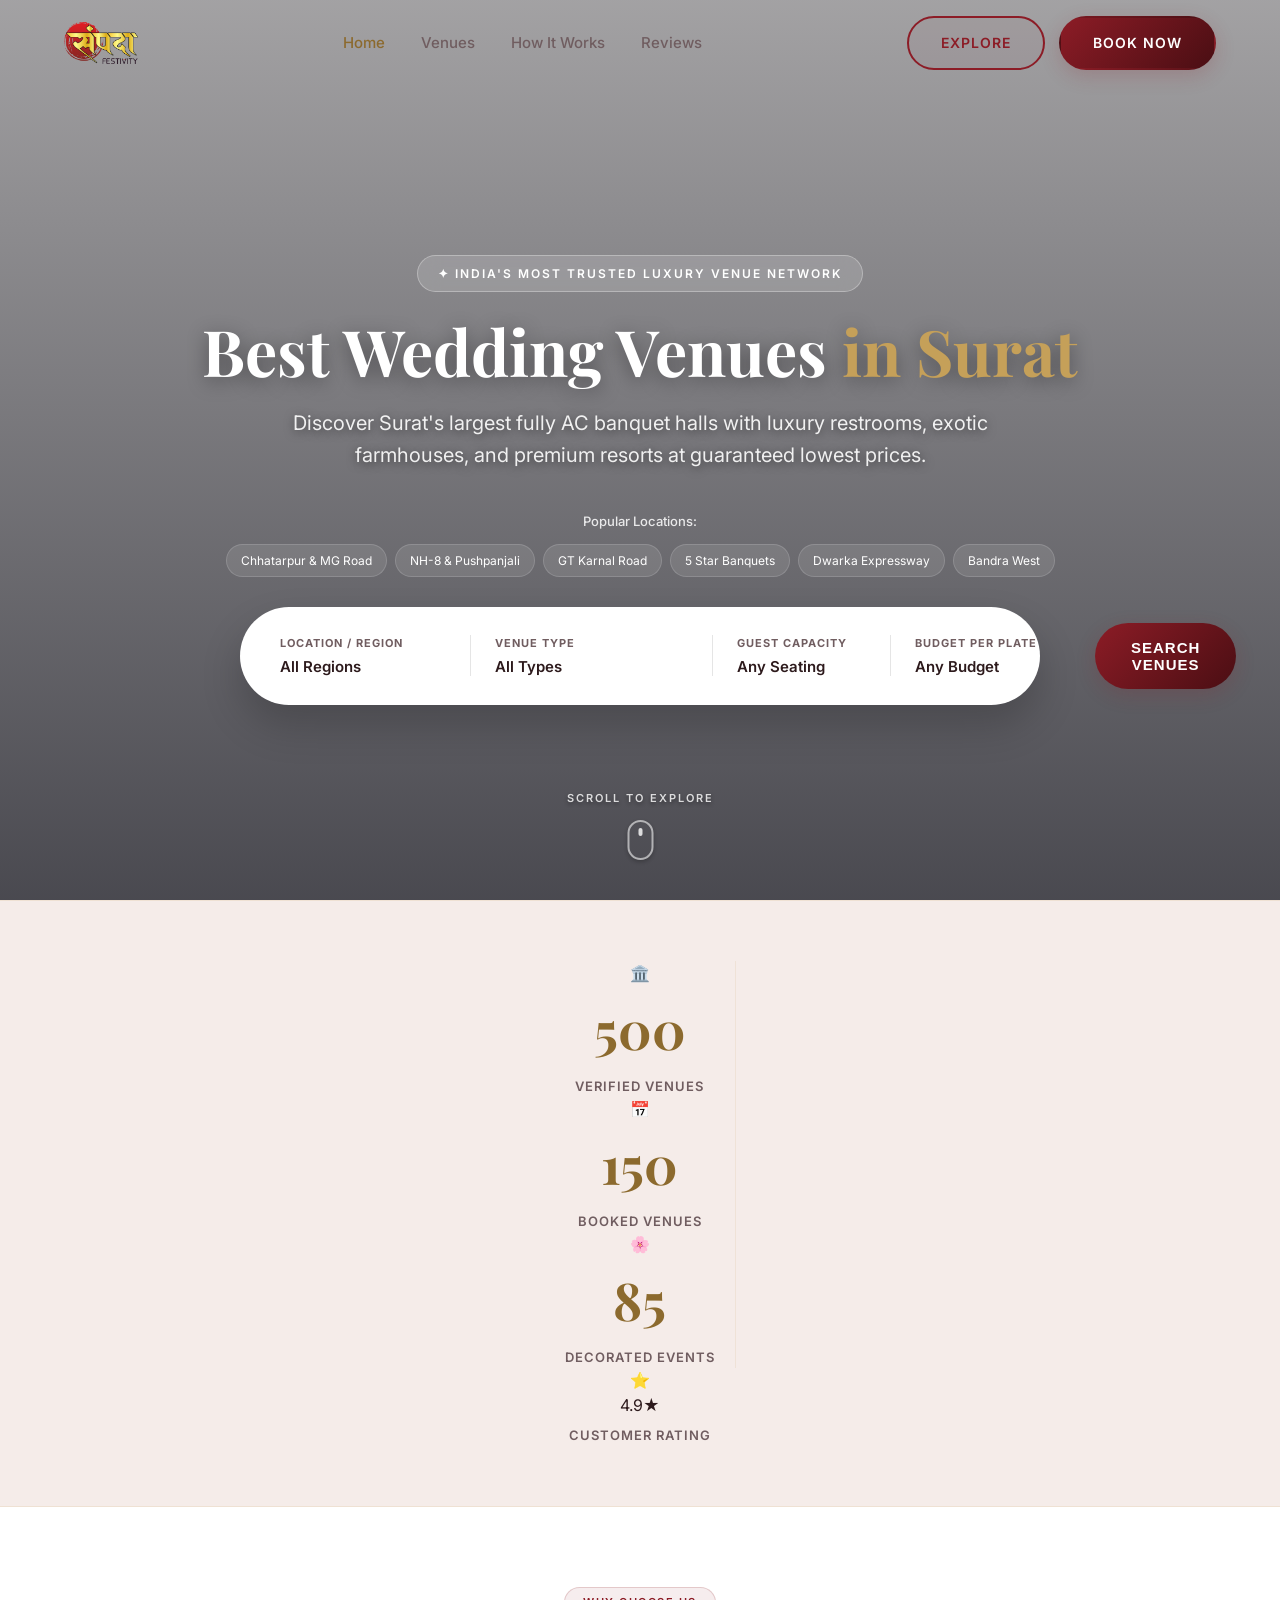
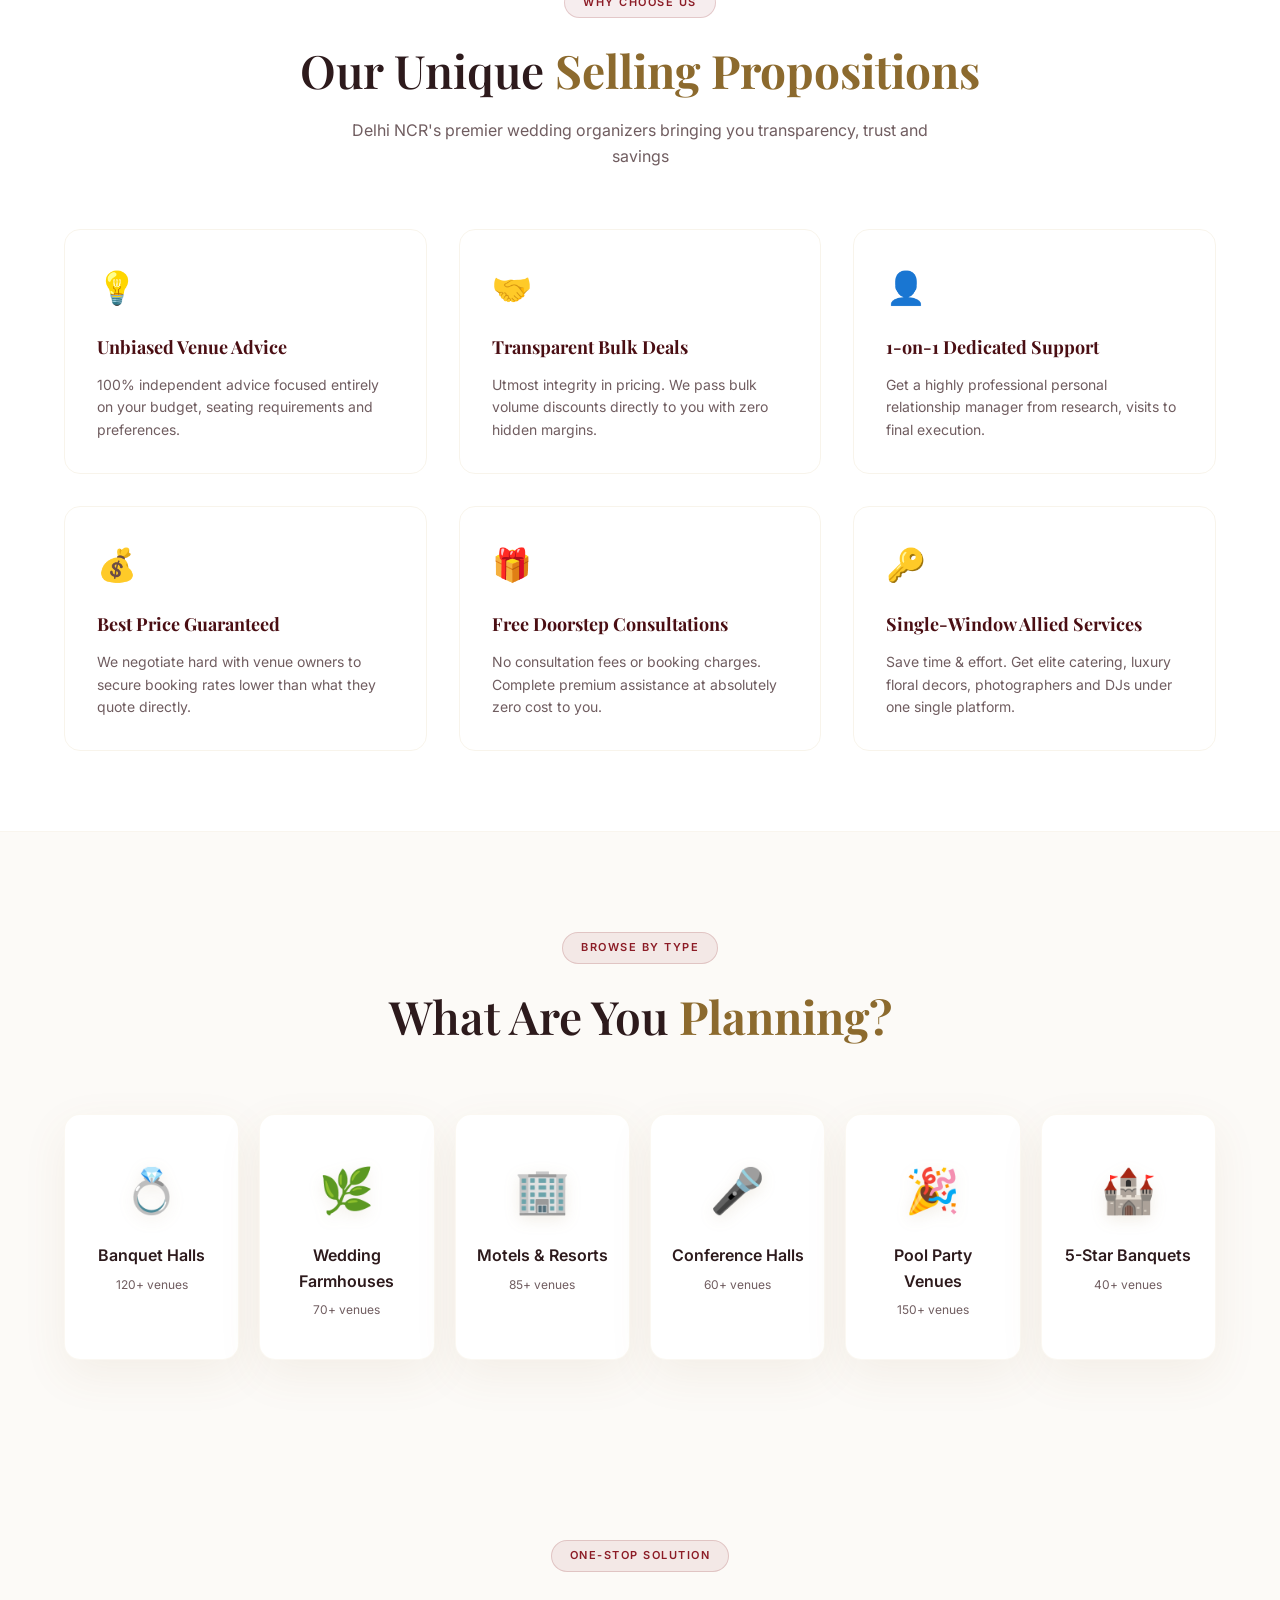
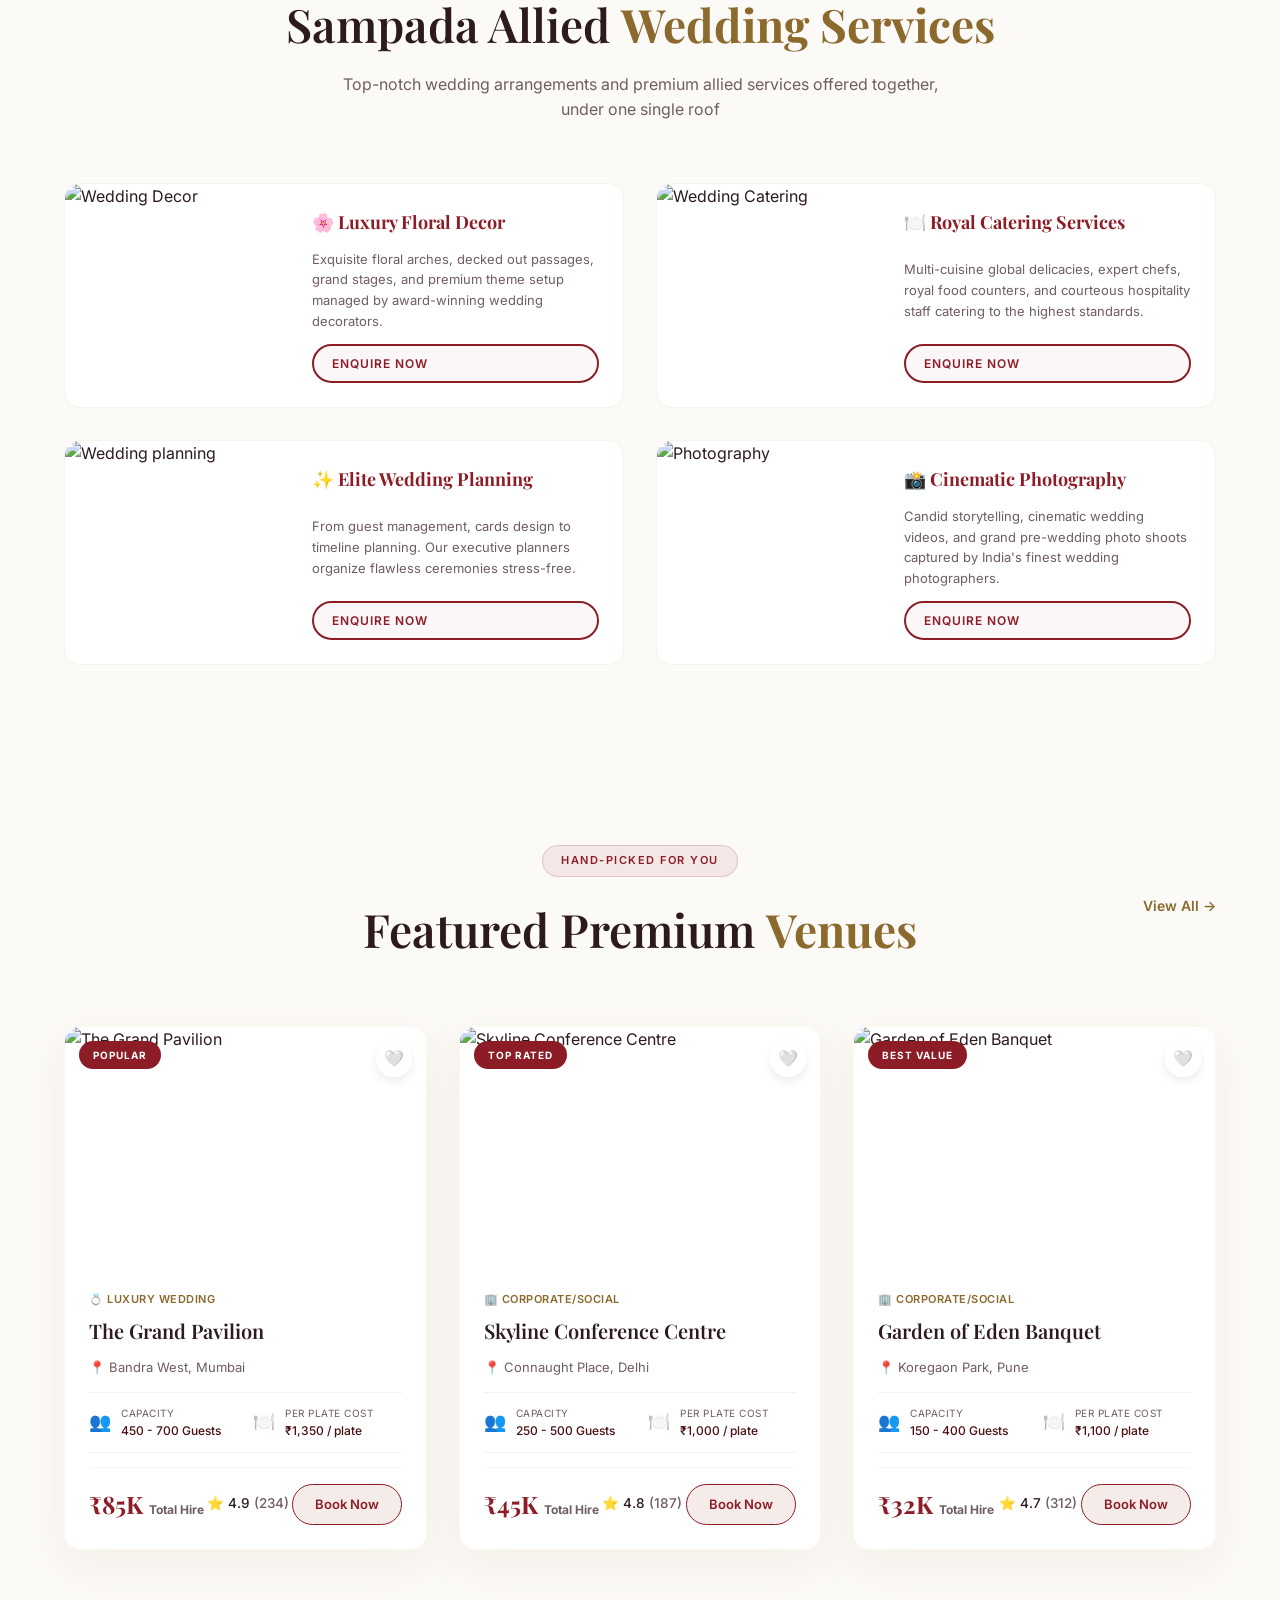
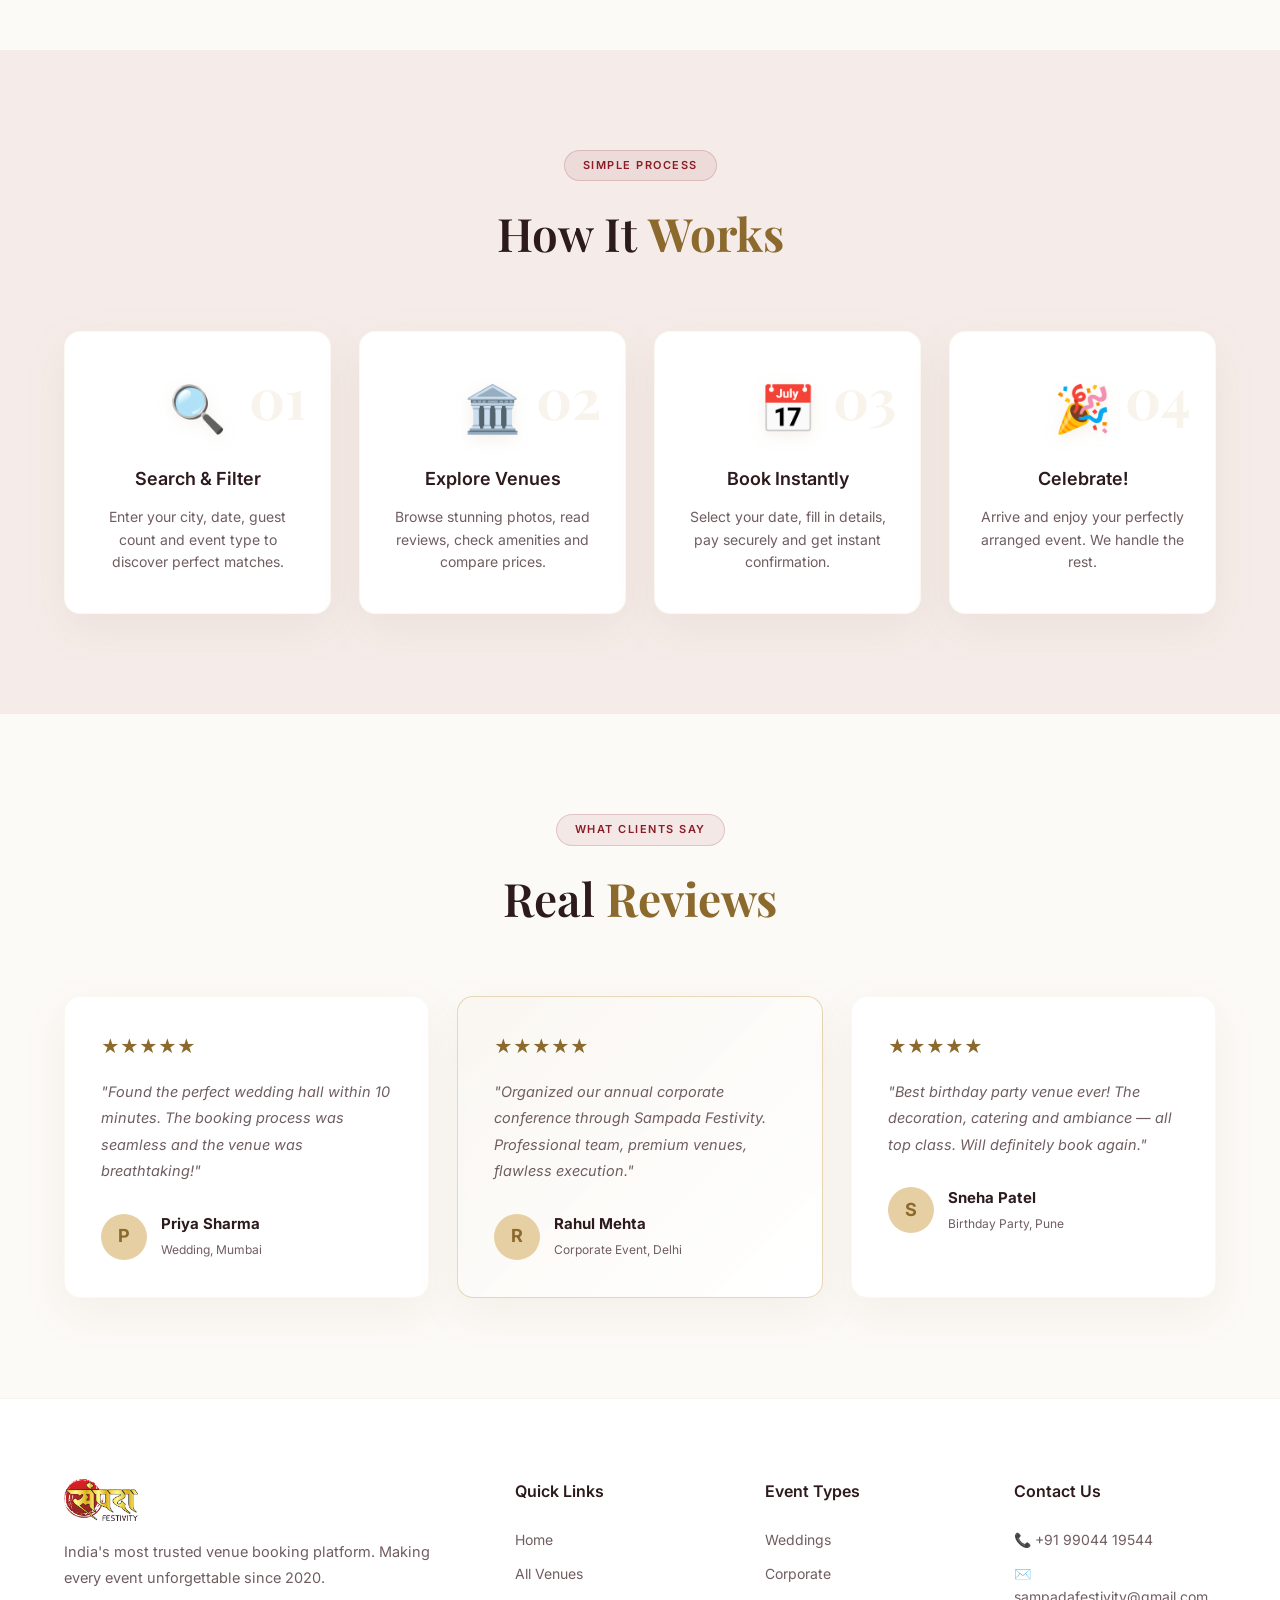
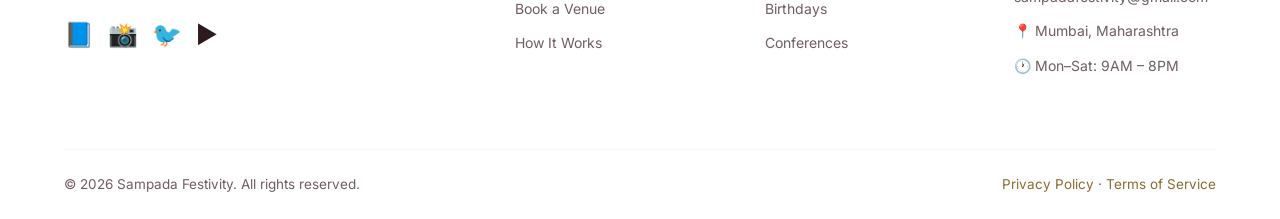
==== index.html @ 5d7f1e49 "Update official company contact phone and email references across all pages" ====
<!DOCTYPE html>
<html lang="en">
<head>
  <meta charset="UTF-8" />
  <meta name="viewport" content="width=device-width, initial-scale=1.0" />
  <title>Best Wedding Venues in Surat – Sampada Festivity</title>
  <meta name="description" content="Discover Surat's largest fully AC banquet halls with luxury restrooms, exotic farmhouses, and premium resorts at guaranteed lowest prices." />
  <meta name="privacy-policy" content="https://sampadafestivity.in/privacy-policy.html"/>
  <link rel="privacy-policy" href="https://sampadafestivity.in/privacy-policy.html"/>
  <link rel="preconnect" href="https://fonts.googleapis.com" />
  <link href="https://fonts.googleapis.com/css2?family=Playfair+Display:wght@400;600;700&family=Inter:wght@300;400;500;600&display=swap" rel="stylesheet" />
  <link rel="stylesheet" href="css/style.css" />
</head>
<body>

<!-- NAVBAR -->
<nav class="navbar" id="navbar">
  <div class="nav-container">
    <a href="index.html" class="logo"><img src="img/logo.png" alt="Sampada Festivity" /></a>
    <ul class="nav-links">
      <li><a href="index.html" class="active">Home</a></li>
      <li><a href="venues.html">Venues</a></li>
      <li><a href="#how-it-works">How It Works</a></li>
      <li><a href="#testimonials">Reviews</a></li>
    </ul>
    <div class="nav-actions">
      <a href="venues.html" class="btn btn-outline">Explore</a>
      <a href="booking.html" class="btn btn-primary">Book Now</a>
    </div>
    <button class="hamburger" id="hamburger">&#9776;</button>
  </div>
</nav>

<!-- PROFESSIONAL HERO SECTION -->
<section class="hero-section" id="home">
  <div class="hero-overlay"></div>
  <div class="hero-content fade-in">
    <span class="hero-badge">✦ INDIA'S MOST TRUSTED LUXURY VENUE NETWORK</span>
    <h1>Best Wedding Venues <span class="gold">in Surat</span></h1>
    <p>Discover Surat's largest fully AC banquet halls with luxury restrooms, exotic farmhouses, and premium resorts at guaranteed lowest prices.</p>

    <!-- POPULAR CHOICES QUICK FILTER CHIPS -->
    <div class="popular-regions-container">
      <span class="popular-label">Popular Locations:</span>
      <div class="popular-chips">
        <a href="venues.html?region=Chhatarpur" class="chip">Chhatarpur & MG Road</a>
        <a href="venues.html?region=NH-8" class="chip">NH-8 & Pushpanjali</a>
        <a href="venues.html?region=GT-Karnal" class="chip">GT Karnal Road</a>
        <a href="venues.html?region=5-Star" class="chip">5 Star Banquets</a>
        <a href="venues.html?region=Dwarka" class="chip">Dwarka Expressway</a>
        <a href="venues.html?region=Mumbai" class="chip">Bandra West</a>
      </div>
    </div>
    
    <div class="hero-search">
      <div class="search-field">
        <label>Location / Region</label>
        <select id="searchRegion">
          <option value="">All Regions</option>
          <option value="Delhi">Delhi NCR</option>
          <option value="Chhatarpur">Chhatarpur & MG Road</option>
          <option value="NH-8">NH-8 & Pushpanjali</option>
          <option value="Gurgaon">Gurgaon</option>
          <option value="Noida">Noida</option>
          <option value="Mumbai">Mumbai</option>
        </select>
      </div>
      <div class="search-field">
        <label>Venue Type</label>
        <select id="searchType">
          <option value="">All Types</option>
          <option value="Wedding">Banquet Hall</option>
          <option value="Outdoor">Wedding Lawn/Farmhouse</option>
          <option value="Corporate">Motel/Resort</option>
        </select>
      </div>
      <div class="search-field">
        <label>Guest Capacity</label>
        <select id="searchCapacity">
          <option value="">Any Seating</option>
          <option value="200">100 - 300 Guests</option>
          <option value="500">300 - 600 Guests</option>
          <option value="1000">600+ Guests</option>
        </select>
      </div>
      <div class="search-field">
        <label>Budget per Plate</label>
        <select id="searchBudget">
          <option value="">Any Budget</option>
          <option value="1500">Below ₹1,500/plate</option>
          <option value="2500">₹1,500 - ₹2,500/plate</option>
          <option value="4000">₹2,500+/plate</option>
        </select>
      </div>
      <button class="btn btn-primary search-btn" onclick="executeSearch()">Search Venues</button>
    </div>
  </div>

  <div class="scroll-indicator" onclick="document.getElementById('categories').scrollIntoView({behavior: 'smooth'})">
    <span>Scroll to Explore</span>
    <div class="mouse-icon"><div class="wheel"></div></div>
  </div>
</section>

<!-- LIVE STATISTICS BAR (GetYourVenue Style) -->
<section class="stats-bar">
  <div class="container stats-container">
    <div class="stat-item">
      <div class="stat-icon">🏛️</div>
      <div>
        <div class="stat-num" data-target="500">0</div>
        <p>Verified Venues</p>
      </div>
    </div>
    <div class="stat-item">
      <div class="stat-icon">📅</div>
      <div>
        <div class="stat-num" data-target="150">0</div>
        <p>Booked Venues</p>
      </div>
    </div>
    <div class="stat-item">
      <div class="stat-icon">🌸</div>
      <div>
        <div class="stat-num" data-target="85">0</div>
        <p>Decorated Events</p>
      </div>
    </div>
    <div class="stat-item">
      <div class="stat-icon">⭐</div>
      <div>
        <div class="stat-num-static">4.9★</div>
        <p>Customer Rating</p>
      </div>
    </div>
  </div>
</section>

<!-- UNIQUE SELLING PROPOSITIONS (USPs) SECTION -->
<section class="section usps-section">
  <div class="container">
    <div class="section-header fade-in">
      <span class="section-tag">Why Choose Us</span>
      <h2>Our Unique <span class="gold">Selling Propositions</span></h2>
      <p style="max-width: 600px; margin: 10px auto 0; color: var(--text-muted);">Delhi NCR's premier wedding organizers bringing you transparency, trust and savings</p>
    </div>
    <div class="usps-grid">
      <div class="usp-card">
        <div class="usp-icon">💡</div>
        <h3>Unbiased Venue Advice</h3>
        <p>100% independent advice focused entirely on your budget, seating requirements and preferences.</p>
      </div>
      <div class="usp-card">
        <div class="usp-icon">🤝</div>
        <h3>Transparent Bulk Deals</h3>
        <p>Utmost integrity in pricing. We pass bulk volume discounts directly to you with zero hidden margins.</p>
      </div>
      <div class="usp-card">
        <div class="usp-icon">👤</div>
        <h3>1-on-1 Dedicated Support</h3>
        <p>Get a highly professional personal relationship manager from research, visits to final execution.</p>
      </div>
      <div class="usp-card">
        <div class="usp-icon">💰</div>
        <h3>Best Price Guaranteed</h3>
        <p>We negotiate hard with venue owners to secure booking rates lower than what they quote directly.</p>
      </div>
      <div class="usp-card">
        <div class="usp-icon">🎁</div>
        <h3>Free Doorstep Consultations</h3>
        <p>No consultation fees or booking charges. Complete premium assistance at absolutely zero cost to you.</p>
      </div>
      <div class="usp-card">
        <div class="usp-icon">🔑</div>
        <h3>Single-Window Allied Services</h3>
        <p>Save time & effort. Get elite catering, luxury floral decors, photographers and DJs under one single platform.</p>
      </div>
    </div>
  </div>
</section>

<!-- CATEGORIES -->
<section class="section categories-section" id="categories">
  <div class="container">
    <div class="section-header fade-in">
      <span class="section-tag">Browse by Type</span>
      <h2>What Are You <span class="gold">Planning?</span></h2>
    </div>
    <div class="categories-grid">
      <a href="venues.html?type=Wedding" class="category-card">
        <div class="cat-icon">💍</div>
        <h3>Banquet Halls</h3>
        <p>120+ venues</p>
      </a>
      <a href="venues.html?type=Outdoor" class="category-card">
        <div class="cat-icon">🌿</div>
        <h3>Wedding Farmhouses</h3>
        <p>70+ venues</p>
      </a>
      <a href="venues.html?type=Corporate" class="category-card">
        <div class="cat-icon">🏢</div>
        <h3>Motels & Resorts</h3>
        <p>85+ venues</p>
      </a>
      <a href="venues.html?type=Conference" class="category-card">
        <div class="cat-icon">🎤</div>
        <h3>Conference Halls</h3>
        <p>60+ venues</p>
      </a>
      <a href="venues.html?type=Party" class="category-card">
        <div class="cat-icon">🎉</div>
        <h3>Pool Party Venues</h3>
        <p>150+ venues</p>
      </a>
      <a href="venues.html?type=Wedding" class="category-card">
        <div class="cat-icon">🏰</div>
        <h3>5-Star Banquets</h3>
        <p>40+ venues</p>
      </a>
    </div>
  </div>
</section>

<!-- ALLIED WEDDING SERVICES SECTION (GetYourVenue Style) -->
<section class="section services-section" id="services">
  <div class="container">
    <div class="section-header fade-in">
      <span class="section-tag">One-Stop Solution</span>
      <h2>Sampada Allied <span class="gold">Wedding Services</span></h2>
      <p style="max-width: 600px; margin: 10px auto 0; color: var(--text-muted);">Top-notch wedding arrangements and premium allied services offered together, under one single roof</p>
    </div>
    <div class="services-grid">
      <div class="service-card">
        <div class="service-img-wrapper">
          <img src="https://images.unsplash.com/photo-1519167758481-83f550bb49b3?w=500&q=80" alt="Wedding Decor"/>
        </div>
        <div class="service-content">
          <h3>🌸 Luxury Floral Decor</h3>
          <p>Exquisite floral arches, decked out passages, grand stages, and premium theme setup managed by award-winning wedding decorators.</p>
          <a href="booking.html" class="btn btn-outline" style="padding:8px 18px; font-size:12px;">Enquire Now</a>
        </div>
      </div>
      <div class="service-card">
        <div class="service-img-wrapper">
          <img src="https://images.unsplash.com/photo-1504674900247-0877df9cc836?w=500&q=80" alt="Wedding Catering"/>
        </div>
        <div class="service-content">
          <h3>🍽️ Royal Catering Services</h3>
          <p>Multi-cuisine global delicacies, expert chefs, royal food counters, and courteous hospitality staff catering to the highest standards.</p>
          <a href="booking.html" class="btn btn-outline" style="padding:8px 18px; font-size:12px;">Enquire Now</a>
        </div>
      </div>
      <div class="service-card">
        <div class="service-img-wrapper">
          <img src="https://images.unsplash.com/photo-1511285560929-80b456fea0bc?w=500&q=80" alt="Wedding planning"/>
        </div>
        <div class="service-content">
          <h3>✨ Elite Wedding Planning</h3>
          <p>From guest management, cards design to timeline planning. Our executive planners organize flawless ceremonies stress-free.</p>
          <a href="booking.html" class="btn btn-outline" style="padding:8px 18px; font-size:12px;">Enquire Now</a>
        </div>
      </div>
      <div class="service-card">
        <div class="service-img-wrapper">
          <img src="https://images.unsplash.com/photo-1516035069371-29a1b244cc32?w=500&q=80" alt="Photography"/>
        </div>
        <div class="service-content">
          <h3>📸 Cinematic Photography</h3>
          <p>Candid storytelling, cinematic wedding videos, and grand pre-wedding photo shoots captured by India's finest wedding photographers.</p>
          <a href="booking.html" class="btn btn-outline" style="padding:8px 18px; font-size:12px;">Enquire Now</a>
        </div>
      </div>
    </div>
  </div>
</section>

<!-- FEATURED VENUES -->
<section class="section featured-section">
  <div class="container">
    <div class="section-header fade-in">
      <span class="section-tag">Hand-picked for You</span>
      <h2>Featured Premium <span class="gold">Venues</span></h2>
      <a href="venues.html" class="view-all">View All →</a>
    </div>
    <div class="venues-grid fade-in" id="featuredVenues"></div>
  </div>
</section>

<!-- HOW IT WORKS -->
<section class="section how-section" id="how-it-works">
  <div class="container">
    <div class="section-header fade-in">
      <span class="section-tag">Simple Process</span>
      <h2>How It <span class="gold">Works</span></h2>
    </div>
    <div class="steps-grid">
      <div class="step-card">
        <div class="step-number">01</div>
        <div class="step-icon">🔍</div>
        <h3>Search & Filter</h3>
        <p>Enter your city, date, guest count and event type to discover perfect matches.</p>
      </div>
      <div class="step-card">
        <div class="step-number">02</div>
        <div class="step-icon">🏛️</div>
        <h3>Explore Venues</h3>
        <p>Browse stunning photos, read reviews, check amenities and compare prices.</p>
      </div>
      <div class="step-card">
        <div class="step-number">03</div>
        <div class="step-icon">📅</div>
        <h3>Book Instantly</h3>
        <p>Select your date, fill in details, pay securely and get instant confirmation.</p>
      </div>
      <div class="step-card">
        <div class="step-number">04</div>
        <div class="step-icon">🎉</div>
        <h3>Celebrate!</h3>
        <p>Arrive and enjoy your perfectly arranged event. We handle the rest.</p>
      </div>
    </div>
  </div>
</section>

<!-- TESTIMONIALS -->
<section class="section testimonials-section" id="testimonials">
  <div class="container">
    <div class="section-header fade-in">
      <span class="section-tag">What Clients Say</span>
      <h2>Real <span class="gold">Reviews</span></h2>
    </div>
    <div class="testimonials-grid">
      <div class="testimonial-card">
        <div class="stars">★★★★★</div>
        <p>"Found the perfect wedding hall within 10 minutes. The booking process was seamless and the venue was breathtaking!"</p>
        <div class="testimonial-author">
          <div class="author-avatar">P</div>
          <div><strong>Priya Sharma</strong><span>Wedding, Mumbai</span></div>
        </div>
      </div>
      <div class="testimonial-card featured-testimonial">
        <div class="stars">★★★★★</div>
        <p>"Organized our annual corporate conference through Sampada Festivity. Professional team, premium venues, flawless execution."</p>
        <div class="testimonial-author">
          <div class="author-avatar">R</div>
          <div><strong>Rahul Mehta</strong><span>Corporate Event, Delhi</span></div>
        </div>
      </div>
      <div class="testimonial-card">
        <div class="stars">★★★★★</div>
        <p>"Best birthday party venue ever! The decoration, catering and ambiance — all top class. Will definitely book again."</p>
        <div class="testimonial-author">
          <div class="author-avatar">S</div>
          <div><strong>Sneha Patel</strong><span>Birthday Party, Pune</span></div>
        </div>
      </div>
    </div>
  </div>
</section>

<!-- FOOTER -->
<footer class="footer">
  <div class="container">
    <div class="footer-grid">
      <div class="footer-brand">
        <a href="index.html" class="logo"><img src="img/logo.png" alt="Sampada Festivity" /></a>
        <p>India's most trusted venue booking platform. Making every event unforgettable since 2020.</p>
        <div class="social-links">
          <a href="#">📘</a><a href="#">📸</a><a href="#">🐦</a><a href="#">▶️</a>
        </div>
      </div>
      <div class="footer-col">
        <h4>Quick Links</h4>
        <ul>
          <li><a href="index.html">Home</a></li>
          <li><a href="venues.html">All Venues</a></li>
          <li><a href="booking.html">Book a Venue</a></li>
          <li><a href="#how-it-works">How It Works</a></li>
        </ul>
      </div>
      <div class="footer-col">
        <h4>Event Types</h4>
        <ul>
          <li><a href="venues.html?type=Wedding">Weddings</a></li>
          <li><a href="venues.html?type=Corporate">Corporate</a></li>
          <li><a href="venues.html?type=Birthday">Birthdays</a></li>
          <li><a href="venues.html?type=Conference">Conferences</a></li>
        </ul>
      </div>
      <div class="footer-col">
        <h4>Contact Us</h4>
        <ul>
          <li>📞 +91 99044 19544</li>
          <li>✉️ sampadafestivity@gmail.com</li>
          <li>📍 Mumbai, Maharashtra</li>
          <li>🕐 Mon–Sat: 9AM – 8PM</li>
        </ul>
      </div>
    </div>
    <div class="footer-bottom">
      <p>&copy; 2026 Sampada Festivity. All rights reserved.</p>
      <p><a href="privacy-policy.html" style="color:var(--gold-dark);">Privacy Policy</a> · <a href="terms-conditions.html" style="color:var(--gold-dark);">Terms of Service</a></p>
    </div>
  </div>
</footer>

<script src="js/data.js"></script>
<script src="js/main.js"></script>

</body>
</html>
---- css/style.css ----
/* ===== LIGHT LUXURY GOLD & CRIMSON THEME TOKENS ===== */
:root {
  --crimson: #8C1C26;       /* Premium Royal Crimson Red from logo */
  --crimson-light: #FDF7F7; /* Soft Crimson-tinted Ivory */
  --crimson-dark: #4A0E13;  /* Deep Rich Maroon */
  --gold: #C5A059;          /* Classic Gold */
  --gold-light: #E5CFA3;    /* Light Champagne Gold */
  --gold-dark: #8C6A2E;     /* Deep Metallic Gold */
  --dark: #1F1113;          /* Warm Black with Crimson undertones */
  --white: #FFFFFF;
  --bg-primary: #FCFAF7;    /* Luxurious Warm Alabaster */
  --bg-secondary: #F5ECE9;  /* Warm Champagne Crimson Sand */
  --bg-tertiary: #EAE2DC;   /* Soft Warm Linen */
  --text: #2D1A1C;          /* Deep Crimson-Charcoal */
  --text-muted: #705D60;    /* Muted Warm Slate Grey */
  --radius: 16px;
  --shadow: 0 15px 45px rgba(140, 106, 46, 0.08);
  --shadow-hover: 0 25px 60px rgba(140, 106, 46, 0.15);
  --border: 1px solid rgba(197, 160, 89, 0.15);
  --border-light: 1px solid rgba(197, 160, 89, 0.08);
}

/* ===== RESET & BASE ===== */
* {
  margin: 0;
  padding: 0;
  box-sizing: border-box;
}

html {
  scroll-behavior: smooth;
}

body {
  font-family: 'Inter', sans-serif;
  background: var(--bg-primary);
  color: var(--text);
  overflow-x: hidden;
  line-height: 1.6;
}

a {
  text-decoration: none;
  color: inherit;
  transition: all 0.3s ease;
}

img {
  max-width: 100%;
}

.container {
  max-width: 1200px;
  margin: 0 auto;
  padding: 0 24px;
}

.section {
  padding: 100px 0;
}

.gold {
  color: var(--gold-dark);
  font-weight: 700;
}

/* ===== BUTTONS ===== */
.btn {
  display: inline-block;
  padding: 14px 32px;
  border-radius: 50px;
  font-weight: 600;
  font-size: 14px;
  letter-spacing: 1px;
  text-transform: uppercase;
  cursor: pointer;
  transition: all 0.3s cubic-bezier(0.16, 1, 0.3, 1);
  border: 2px solid transparent;
}

.btn-primary {
  background: linear-gradient(135deg, var(--crimson) 0%, var(--crimson-dark) 100%);
  color: var(--white);
  box-shadow: 0 6px 20px rgba(140, 28, 38, 0.2);
}

.btn-primary:hover {
  transform: translateY(-2px);
  box-shadow: 0 10px 30px rgba(140, 28, 38, 0.35);
  background: var(--gold-dark);
  color: var(--white);
}

.btn-outline {
  border-color: var(--crimson);
  color: var(--crimson);
  background: rgba(140, 28, 38, 0.03);
}

.btn-outline:hover {
  background: var(--crimson);
  color: var(--white);
  box-shadow: 0 6px 20px rgba(140, 28, 38, 0.25);
}

.btn-white {
  background: var(--white);
  color: var(--text);
  border-color: rgba(140, 28, 38, 0.15);
}

.btn-white:hover {
  background: var(--bg-secondary);
  transform: translateY(-2px);
  border-color: var(--crimson);
}

.btn-gold {
  background: var(--crimson);
  color: var(--white);
  border-color: var(--crimson);
}

.btn-gold:hover {
  background: var(--crimson-dark);
}

.btn-book {
  background: var(--bg-secondary);
  border: 1px solid var(--crimson);
  color: var(--crimson);
  padding: 9px 22px;
  border-radius: 50px;
  font-size: 13px;
  font-weight: 600;
  transition: all 0.3s;
}

.btn-book:hover {
  background: var(--crimson);
  color: var(--white);
  transform: scale(1.05);
  box-shadow: 0 4px 12px rgba(140, 28, 38, 0.2);
}

/* ===== NAVBAR ===== */
.navbar {
  position: fixed;
  top: 0;
  left: 0;
  right: 0;
  z-index: 1000;
  padding: 16px 0;
  transition: all 0.4s ease;
  background: transparent;
}

.navbar.scrolled {
  background: rgba(249, 248, 245, 0.95);
  backdrop-filter: blur(20px);
  box-shadow: 0 4px 30px rgba(140, 106, 46, 0.05);
  padding: 10px 0;
  border-bottom: 1px solid rgba(197, 160, 89, 0.08);
}

.nav-container {
  max-width: 1200px;
  margin: 0 auto;
  padding: 0 24px;
  display: flex;
  align-items: center;
  justify-content: space-between;
  gap: 32px;
}

.logo {
  display: flex;
  align-items: center;
  gap: 12px;
}

.logo img {
  height: 42px;
  width: auto;
  object-fit: contain;
  transition: all 0.3s cubic-bezier(0.16, 1, 0.3, 1);
  display: block;
}

.navbar.scrolled .logo img {
  height: 34px;
}

.logo:hover img {
  transform: scale(1.06);
}

.nav-links {
  display: flex;
  list-style: none;
  gap: 36px;
  margin: 0 auto;
}

.nav-links a {
  font-size: 15px;
  color: var(--text-muted);
  font-weight: 500;
  transition: color 0.3s;
}

.nav-links a:hover, .nav-links a.active {
  color: var(--gold-dark);
}

.nav-actions {
  display: flex;
  gap: 14px;
}

.hamburger {
  display: none;
  background: none;
  border: none;
  color: var(--text);
  font-size: 26px;
  cursor: pointer;
}

/* ===== HERO SECTION ===== */
.hero-section {
  position: relative;
  width: 100%;
  height: 100vh;
  min-height: 700px;
  background: url('https://images.unsplash.com/photo-1519167758481-83f550bb49b3?w=1600&q=80') center/cover no-repeat fixed;
  display: flex;
  align-items: center;
  justify-content: center;
  padding: 0 24px;
}

.hero-overlay {
  position: absolute;
  inset: 0;
  background: linear-gradient(to bottom, rgba(29, 29, 38, 0.4), rgba(29, 29, 38, 0.8));
  z-index: 1;
}

.hero-content {
  position: relative;
  z-index: 2;
  text-align: center;
  max-width: 900px;
  margin-top: 60px;
}

.hero-badge {
  display: inline-block;
  background: rgba(255, 255, 255, 0.15);
  backdrop-filter: blur(10px);
  border: 1px solid rgba(255, 255, 255, 0.3);
  color: var(--white);
  padding: 8px 20px;
  border-radius: 50px;
  font-size: 12px;
  letter-spacing: 2px;
  margin-bottom: 24px;
  text-transform: uppercase;
  font-weight: 600;
}

.hero-content h1 {
  font-family: 'Playfair Display', serif;
  font-size: clamp(2.5rem, 5vw, 4.5rem);
  font-weight: 700;
  line-height: 1.1;
  color: var(--white);
  margin-bottom: 20px;
  text-shadow: 0 4px 20px rgba(0,0,0,0.4);
}

.hero-content h1 .gold {
  color: var(--gold);
}

.hero-content p {
  font-size: clamp(1rem, 2vw, 1.25rem);
  color: rgba(255, 255, 255, 0.9);
  max-width: 700px;
  margin: 0 auto 40px;
  font-weight: 400;
  text-shadow: 0 2px 10px rgba(0,0,0,0.5);
}

.hero-search {
  background: var(--white);
  padding: 16px;
  border-radius: 100px;
  display: flex;
  align-items: center;
  justify-content: space-between;
  box-shadow: 0 20px 40px rgba(0,0,0,0.2);
  max-width: 800px;
  margin: 0 auto;
}

.search-field {
  flex: 1;
  display: flex;
  flex-direction: column;
  text-align: left;
  padding: 0 24px;
  border-right: 1px solid rgba(0,0,0,0.1);
}

.search-field:last-of-type {
  border-right: none;
}

.search-field label {
  font-size: 11px;
  font-weight: 700;
  text-transform: uppercase;
  color: var(--text-muted);
  letter-spacing: 1px;
  margin-bottom: 4px;
}

.search-field select {
  border: none;
  background: transparent;
  font-size: 15px;
  font-weight: 600;
  color: var(--text);
  outline: none;
  font-family: 'Inter', sans-serif;
  cursor: pointer;
  appearance: none;
}

.search-btn {
  padding: 16px 36px;
  border-radius: 100px;
  font-size: 15px;
  border: none;
}

/* ===== SCROLL INDICATOR ===== */
.scroll-indicator {
  position: absolute;
  bottom: 40px;
  left: 50%;
  transform: translateX(-50%);
  display: flex;
  flex-direction: column;
  align-items: center;
  color: var(--white);
  cursor: pointer;
  z-index: 10;
  opacity: 0.8;
  transition: opacity 0.3s;
}

.scroll-indicator:hover {
  opacity: 1;
}

.scroll-indicator span {
  font-size: 11px;
  text-transform: uppercase;
  letter-spacing: 2px;
  margin-bottom: 12px;
  font-weight: 600;
  text-shadow: 0 2px 4px rgba(0,0,0,0.5);
}

.mouse-icon {
  width: 26px;
  height: 40px;
  border: 2px solid rgba(255,255,255,0.7);
  border-radius: 20px;
  position: relative;
  box-shadow: 0 2px 4px rgba(0,0,0,0.3);
}

.mouse-icon .wheel {
  width: 4px;
  height: 8px;
  background: var(--white);
  border-radius: 2px;
  position: absolute;
  top: 6px;
  left: 50%;
  transform: translateX(-50%);
  animation: scrollWheel 2s infinite ease-in-out;
}

@keyframes scrollWheel {
  0% { transform: translate(-50%, 0); opacity: 1; }
  100% { transform: translate(-50%, 15px); opacity: 0; }
}

/* ===== STATS BAR ===== */
.stats-bar {
  background: var(--bg-secondary);
  border-top: 1px solid rgba(197, 160, 89, 0.15);
  border-bottom: 1px solid rgba(197, 160, 89, 0.15);
  padding: 60px 0;
}

.stats-bar {
  display: flex;
  justify-content: center;
}

.stat-item {
  flex: 1;
  text-align: center;
  padding: 0 20px;
  border-right: 1px solid rgba(197, 160, 89, 0.12);
}

.stat-item:last-child {
  border-right: none;
}

.stat-num {
  font-family: 'Playfair Display', serif;
  font-size: 52px;
  font-weight: 700;
  color: var(--gold-dark);
}

.stat-item span:not(.stat-num) {
  font-size: 34px;
  color: var(--gold-dark);
  font-weight: 700;
}

.stat-item p {
  color: var(--text-muted);
  font-size: 13px;
  margin-top: 6px;
  letter-spacing: 1px;
  text-transform: uppercase;
  font-weight: 600;
}

/* ===== SECTION HEADER ===== */
.section-header {
  text-align: center;
  margin-bottom: 60px;
  position: relative;
}

.section-tag {
  display: inline-block;
  background: rgba(140, 28, 38, 0.08);
  border: 1px solid rgba(140, 28, 38, 0.18);
  color: var(--crimson);
  padding: 6px 18px;
  border-radius: 50px;
  font-size: 11px;
  letter-spacing: 1.5px;
  text-transform: uppercase;
  margin-bottom: 16px;
  font-weight: 600;
}

.section-header h2 {
  font-family: 'Playfair Display', serif;
  font-size: clamp(32px, 4vw, 46px);
  color: var(--text);
  font-weight: 600;
}

.view-all {
  position: absolute;
  right: 0;
  top: 50%;
  transform: translateY(-50%);
  color: var(--gold-dark);
  font-weight: 600;
  font-size: 14px;
  transition: all 0.3s;
}

.view-all:hover {
  letter-spacing: 1.5px;
  color: var(--text);
}

/* ===== CATEGORIES ===== */
.categories-grid {
  display: grid;
  grid-template-columns: repeat(6, 1fr);
  gap: 20px;
}

.category-card {
  background: var(--white);
  border: var(--border-light);
  border-radius: var(--radius);
  padding: 40px 20px;
  text-align: center;
  transition: all 0.3s cubic-bezier(0.16, 1, 0.3, 1);
  cursor: pointer;
  box-shadow: var(--shadow);
}

.category-card:hover {
  border-color: var(--crimson);
  background: var(--crimson-light);
  transform: translateY(-6px);
  box-shadow: var(--shadow-hover);
}

.cat-icon {
  font-size: 44px;
  margin-bottom: 18px;
  filter: drop-shadow(0 4px 8px rgba(140, 106, 46, 0.12));
}

.category-card h3 {
  font-size: 16px;
  font-weight: 600;
  margin-bottom: 6px;
  color: var(--text);
}

.category-card p {
  font-size: 12px;
  color: var(--text-muted);
}

/* ===== VENUE CARDS ===== */
.venues-grid {
  display: grid;
  grid-template-columns: repeat(3, 1fr);
  gap: 32px;
}

.venue-card {
  background: var(--white);
  border-radius: var(--radius);
  overflow: hidden;
  border: var(--border-light);
  transition: all 0.3s cubic-bezier(0.16, 1, 0.3, 1);
  box-shadow: var(--shadow);
}

.venue-card:hover {
  transform: translateY(-8px);
  border-color: rgba(140, 28, 38, 0.25);
  box-shadow: var(--shadow-hover);
}

.venue-img {
  position: relative;
  height: 240px;
  overflow: hidden;
}

.venue-img img {
  width: 100%;
  height: 100%;
  object-fit: cover;
  transition: transform 0.5s;
}

.venue-card:hover .venue-img img {
  transform: scale(1.06);
}

.venue-badge {
  position: absolute;
  top: 14px;
  left: 14px;
  background: var(--crimson);
  color: var(--white);
  padding: 6px 14px;
  border-radius: 50px;
  font-size: 10px;
  font-weight: 700;
  text-transform: uppercase;
  letter-spacing: 1px;
}

.venue-fav {
  position: absolute;
  top: 14px;
  right: 14px;
  background: rgba(255, 255, 255, 0.85);
  width: 36px;
  height: 36px;
  border-radius: 50%;
  display: flex;
  align-items: center;
  justify-content: center;
  cursor: pointer;
  font-size: 16px;
  transition: all 0.3s;
  box-shadow: 0 4px 10px rgba(0,0,0,0.08);
}

.venue-fav:hover {
  background: var(--white);
  transform: scale(1.1);
}

.venue-info {
  padding: 24px;
}

.venue-info h3 {
  font-family: 'Playfair Display', serif;
  font-size: 20px;
  font-weight: 600;
  margin-bottom: 10px;
  color: var(--text);
}

.venue-meta {
  display: flex;
  gap: 18px;
  color: var(--text-muted);
  font-size: 13.5px;
  margin-bottom: 18px;
}

.venue-footer {
  display: flex;
  align-items: center;
  justify-content: space-between;
  border-top: 1px solid rgba(197, 160, 89, 0.1);
  padding-top: 16px;
}

.venue-price {
  font-family: 'Playfair Display', serif;
  font-size: 24px;
  color: var(--crimson);
  font-weight: 700;
}

.venue-price span {
  font-size: 12px;
  color: var(--text-muted);
  font-family: 'Inter', sans-serif;
}

.venue-rating {
  display: flex;
  align-items: center;
  gap: 4px;
  font-size: 13.5px;
  font-weight: 500;
}

/* ===== HOW IT WORKS ===== */
.how-section {
  background: var(--bg-secondary);
}

.steps-grid {
  display: grid;
  grid-template-columns: repeat(4, 1fr);
  gap: 28px;
}

.step-card {
  background: var(--white);
  border: var(--border-light);
  border-radius: var(--radius);
  padding: 40px 28px;
  text-align: center;
  position: relative;
  transition: all 0.3s;
  box-shadow: var(--shadow);
}

.step-card:hover {
  border-color: var(--gold);
  transform: translateY(-6px);
  box-shadow: var(--shadow-hover);
}

.step-number {
  position: absolute;
  top: 20px;
  right: 24px;
  font-family: 'Playfair Display', serif;
  font-size: 56px;
  color: rgba(197, 160, 89, 0.12);
  font-weight: 700;
}

.step-icon {
  font-size: 46px;
  margin-bottom: 20px;
  filter: drop-shadow(0 4px 8px rgba(140, 106, 46, 0.1));
}

.step-card h3 {
  font-size: 18px;
  font-weight: 600;
  margin-bottom: 12px;
  color: var(--text);
}

.step-card p {
  color: var(--text-muted);
  font-size: 14px;
  line-height: 1.6;
}

/* ===== TESTIMONIALS ===== */
.testimonials-grid {
  display: grid;
  grid-template-columns: repeat(3, 1fr);
  gap: 28px;
}

.testimonial-card {
  background: var(--white);
  border: var(--border-light);
  border-radius: var(--radius);
  padding: 36px;
  transition: all 0.3s;
  box-shadow: var(--shadow);
}

.testimonial-card:hover {
  border-color: rgba(197, 160, 89, 0.3);
  box-shadow: var(--shadow-hover);
}

.featured-testimonial {
  border-color: rgba(197, 160, 89, 0.4);
  background: linear-gradient(135deg, rgba(197, 160, 89, 0.03), var(--white));
}

.stars {
  color: var(--gold-dark);
  font-size: 18px;
  margin-bottom: 18px;
}

.testimonial-card p {
  color: var(--text-muted);
  font-size: 14.5px;
  line-height: 1.8;
  margin-bottom: 28px;
  font-style: italic;
}

.testimonial-author {
  display: flex;
  align-items: center;
  gap: 14px;
}

.author-avatar {
  width: 46px;
  height: 46px;
  border-radius: 50%;
  background: var(--gold-light);
  color: var(--gold-dark);
  display: flex;
  align-items: center;
  justify-content: center;
  font-weight: 700;
  font-size: 18px;
}

.testimonial-author strong {
  display: block;
  font-size: 15px;
  color: var(--text);
}

.testimonial-author span {
  font-size: 12px;
  color: var(--text-muted);
}

/* ===== FOOTER ===== */
.footer {
  background: var(--white);
  padding: 80px 0 0;
  border-top: 1px solid rgba(197, 160, 89, 0.12);
}

.footer-grid {
  display: grid;
  grid-template-columns: 2fr 1fr 1fr 1fr;
  gap: 48px;
  margin-bottom: 60px;
}

.footer-brand p {
  color: var(--text-muted);
  font-size: 14.5px;
  line-height: 1.8;
  margin: 18px 0 24px;
}

.social-links {
  display: flex;
  gap: 14px;
}

.social-links a {
  font-size: 24px;
  transition: transform 0.3s;
}

.social-links a:hover {
  transform: scale(1.2) translateY(-2px);
}

.footer-col h4 {
  font-size: 16px;
  font-weight: 600;
  color: var(--text);
  margin-bottom: 24px;
}

.footer-col ul {
  list-style: none;
}

.footer-col ul li {
  margin-bottom: 12px;
  color: var(--text-muted);
  font-size: 14px;
}

.footer-col ul li a {
  color: var(--text-muted);
  transition: color 0.3s;
}

.footer-col ul li a:hover {
  color: var(--gold-dark);
}

.footer-bottom {
  border-top: 1px solid rgba(197, 160, 89, 0.08);
  padding: 24px 0;
  display: flex;
  justify-content: space-between;
  color: var(--text-muted);
  font-size: 13.5px;
}

/* ===== VENUES PAGE ===== */
.page-header {
  padding: 140px 0 70px;
  background: linear-gradient(to bottom, var(--bg-secondary), var(--bg-primary));
  text-align: center;
  border-bottom: 1px solid rgba(197, 160, 89, 0.08);
}

.page-header h1 {
  font-family: 'Playfair Display', serif;
  font-size: clamp(38px, 5vw, 56px);
  margin-bottom: 12px;
}

/* ===== FADE IN UTILITIES ===== */
.fade-in {
  opacity: 0;
  transform: translateY(30px);
  transition: opacity 0.8s ease-out, transform 0.8s ease-out;
}

.fade-in.visible {
  opacity: 1;
  transform: translateY(0);
}
  color: var(--text);
}

.page-header p {
  color: var(--text-muted);
  font-size: 16px;
}

.filters-bar {
  background: rgba(249, 248, 245, 0.9);
  backdrop-filter: blur(15px);
  border-bottom: 1px solid rgba(197, 160, 89, 0.1);
  padding: 24px 0;
  position: sticky;
  top: 70px;
  z-index: 100;
}

.filters-inner {
  display: flex;
  gap: 14px;
  align-items: center;
  flex-wrap: wrap;
}

.filter-select {
  background: var(--white);
  border: 1px solid rgba(197, 160, 89, 0.2);
  color: var(--text);
  padding: 12px 18px;
  border-radius: 10px;
  font-size: 14px;
  cursor: pointer;
  font-family: 'Inter', sans-serif;
  outline: none;
}

.filter-select:focus {
  border-color: var(--gold-dark);
}

.filter-tag {
  background: transparent;
  border: 1px solid rgba(197, 160, 89, 0.2);
  color: var(--text-muted);
  padding: 10px 20px;
  border-radius: 50px;
  font-size: 13px;
  cursor: pointer;
  transition: all 0.3s;
}

.filter-tag.active, .filter-tag:hover {
  background: var(--gold-dark);
  color: var(--white);
  border-color: var(--gold-dark);
  box-shadow: 0 4px 10px rgba(140, 106, 46, 0.2);
}

.results-count {
  margin-left: auto;
  color: var(--text-muted);
  font-size: 14px;
}

.venues-page-grid {
  display: grid;
  grid-template-columns: repeat(3, 1fr);
  gap: 32px;
  padding: 60px 0;
}

/* ===== DETAIL PAGE ===== */
.detail-gallery {
  display: grid;
  grid-template-columns: 2fr 1fr;
  gap: 10px;
  height: 520px;
  margin-top: 100px;
}

.gallery-main {
  border-radius: var(--radius) 0 0 var(--radius);
  overflow: hidden;
}

.gallery-main img {
  width: 100%;
  height: 100%;
  object-fit: cover;
}

.gallery-side {
  display: grid;
  grid-rows: 1fr 1fr;
  gap: 10px;
}

.gallery-side img {
  width: 100%;
  height: 255px;
  object-fit: cover;
}

.gallery-side img:last-child {
  border-radius: 0 0 var(--radius) 0;
}

.gallery-side img:first-child {
  border-radius: 0 var(--radius) 0 0;
}

.detail-content {
  display: grid;
  grid-template-columns: 1fr 400px;
  gap: 48px;
  padding: 60px 0;
}

.detail-title {
  font-family: 'Playfair Display', serif;
  font-size: 42px;
  margin-bottom: 14px;
  color: var(--text);
}

.detail-meta {
  display: flex;
  gap: 28px;
  color: var(--text-muted);
  font-size: 14.5px;
  margin-bottom: 32px;
  flex-wrap: wrap;
}

.detail-desc {
  color: var(--text-muted);
  line-height: 1.9;
  font-size: 15.5px;
  margin-bottom: 36px;
}

.amenities-grid {
  display: grid;
  grid-template-columns: repeat(3, 1fr);
  gap: 14px;
  margin-bottom: 36px;
}

.amenity {
  background: var(--white);
  border: var(--border-light);
  padding: 16px 20px;
  border-radius: 12px;
  font-size: 13.5px;
  display: flex;
  align-items: center;
  gap: 12px;
  box-shadow: var(--shadow);
}

.booking-card {
  background: var(--white);
  border: 1px solid rgba(197, 160, 89, 0.25);
  border-radius: var(--radius);
  padding: 32px;
  position: sticky;
  top: 110px;
  box-shadow: var(--shadow);
}

.booking-card h3 {
  font-family: 'Playfair Display', serif;
  font-size: 24px;
  margin-bottom: 6px;
  color: var(--text);
}

.price-display {
  font-size: 40px;
  color: var(--gold-dark);
  font-family: 'Playfair Display', serif;
  margin: 14px 0;
  font-weight: 700;
}

.price-display span {
  font-size: 14px;
  color: var(--text-muted);
  font-family: 'Inter', sans-serif;
}

.form-group {
  margin-bottom: 20px;
}

.form-group label {
  display: block;
  font-size: 12px;
  color: var(--text-muted);
  margin-bottom: 8px;
  text-transform: uppercase;
  letter-spacing: .5px;
  font-weight: 600;
}

.form-group input, .form-group select {
  width: 100%;
  background: var(--bg-primary);
  border: 1px solid rgba(197, 160, 89, 0.25);
  color: var(--text);
  padding: 14px;
  border-radius: 10px;
  font-size: 14.5px;
  font-family: 'Inter', sans-serif;
  outline: none;
}

.form-group input:focus, .form-group select:focus {
  border-color: var(--gold-dark);
}

.price-breakdown {
  background: var(--bg-secondary);
  border-radius: 12px;
  padding: 20px;
  margin: 20px 0;
}

.price-row {
  display: flex;
  justify-content: space-between;
  font-size: 14px;
  padding: 8px 0;
  color: var(--text-muted);
}

.price-row.total {
  color: var(--gold-dark);
  font-weight: 600;
  border-top: 1px solid rgba(197, 160, 89, 0.15);
  margin-top: 10px;
  padding-top: 14px;
  font-size: 16px;
}

.btn-full {
  width: 100%;
  padding: 18px;
  font-size: 16px;
  border-radius: 12px;
  text-align: center;
  display: block;
  border: none;
}

/* ===== BOOKING PAGE ===== */
.booking-page {
  padding: 130px 0 100px;
}

.booking-page h1 {
  font-family: 'Playfair Display', serif;
  font-size: 44px;
  margin-bottom: 10px;
  color: var(--text);
}

.booking-layout {
  display: grid;
  grid-template-columns: 1fr 420px;
  gap: 48px;
  margin-top: 50px;
}

.booking-form-card {
  background: var(--white);
  border: var(--border-light);
  border-radius: var(--radius);
  padding: 40px;
  box-shadow: var(--shadow);
}

.form-section-title {
  font-size: 16px;
  font-weight: 600;
  color: var(--gold-dark);
  margin-bottom: 24px;
  padding-bottom: 12px;
  border-bottom: 1px solid rgba(197, 160, 89, 0.15);
  text-transform: uppercase;
  letter-spacing: 1px;
}

.form-row {
  display: grid;
  grid-template-columns: 1fr 1fr;
  gap: 20px;
}

.form-group textarea {
  width: 100%;
  background: var(--bg-primary);
  border: 1px solid rgba(197, 160, 89, 0.25);
  color: var(--text);
  padding: 14px;
  border-radius: 10px;
  font-size: 14.5px;
  font-family: 'Inter', sans-serif;
  resize: vertical;
  min-height: 120px;
  outline: none;
}

.form-group textarea:focus {
  border-color: var(--gold-dark);
}

.payment-methods {
  display: flex;
  gap: 14px;
  margin-bottom: 24px;
  flex-wrap: wrap;
}

.pay-method {
  border: 2px solid rgba(197, 160, 89, 0.15);
  border-radius: 12px;
  padding: 14px 22px;
  cursor: pointer;
  font-size: 14px;
  transition: all 0.3s;
  display: flex;
  align-items: center;
  gap: 10px;
  background: var(--bg-primary);
  color: var(--text-muted);
}

.pay-method.active {
  border-color: var(--gold-dark);
  background: rgba(197, 160, 89, 0.15);
  color: var(--gold-dark);
  font-weight: 600;
}

.booking-summary {
  background: var(--white);
  border: 1px solid rgba(197, 160, 89, 0.25);
  border-radius: var(--radius);
  padding: 32px;
  position: sticky;
  top: 110px;
  box-shadow: var(--shadow);
}

.summary-venue-img {
  width: 100%;
  height: 180px;
  object-fit: cover;
  border-radius: 12px;
  margin-bottom: 20px;
}

/* ===== CONFIRMATION PAGE ===== */
.confirm-page {
  min-height: 100vh;
  display: flex;
  align-items: center;
  justify-content: center;
  padding: 120px 24px;
  background: linear-gradient(to bottom, var(--bg-primary) 0%, var(--bg-secondary) 100%);
}

.confirm-card {
  background: var(--white);
  border: 1px solid rgba(197, 160, 89, 0.25);
  border-radius: 24px;
  padding: 60px;
  text-align: center;
  max-width: 640px;
  width: 100%;
  box-shadow: var(--shadow);
}

.confirm-icon {
  font-size: 90px;
  margin-bottom: 28px;
  animation: bounce .7s ease;
  filter: drop-shadow(0 10px 20px rgba(140, 106, 46, 0.15));
}

@keyframes bounce {
  0%, 100% { transform: scale(1); }
  50% { transform: scale(1.25); }
}

.confirm-card h1 {
  font-family: 'Playfair Display', serif;
  font-size: 42px;
  margin-bottom: 14px;
  color: var(--text);
}

.confirm-card p {
  color: var(--text-muted);
  font-size: 16.5px;
  line-height: 1.8;
  margin-bottom: 36px;
}

.booking-ref {
  background: var(--bg-secondary);
  border: 1px solid rgba(197, 160, 89, 0.2);
  border-radius: 12px;
  padding: 18px 28px;
  display: inline-block;
  margin-bottom: 36px;
}

.booking-ref span {
  font-size: 12px;
  color: var(--text-muted);
  display: block;
  margin-bottom: 6px;
  text-transform: uppercase;
  letter-spacing: 1px;
}

.booking-ref strong {
  font-size: 24px;
  color: var(--gold-dark);
  letter-spacing: 3px;
}

.confirm-details {
  display: grid;
  grid-template-columns: 1fr 1fr;
  gap: 20px;
  margin-bottom: 40px;
  text-align: left;
}

.confirm-detail-item {
  background: var(--bg-secondary);
  padding: 16px 20px;
  border-radius: 12px;
  border: 1px solid rgba(197, 160, 89, 0.08);
}

.confirm-detail-item span {
  font-size: 11.5px;
  color: var(--text-muted);
  display: block;
  margin-bottom: 6px;
  text-transform: uppercase;
  letter-spacing: .5px;
}

.confirm-detail-item strong {
  font-size: 15.5px;
  color: var(--text);
}

/* ===== RESPONSIVE ===== */
@media(max-width: 1024px) {
  .categories-grid { grid-template-columns: repeat(3, 1fr); }
  .venues-grid, .venues-page-grid { grid-template-columns: repeat(2, 1fr); }
  .footer-grid { grid-template-columns: 1fr 1fr; }
  .steps-grid { grid-template-columns: repeat(2, 1fr); }
  .detail-content { grid-template-columns: 1fr; }
  .booking-layout { grid-template-columns: 1fr; }
}

@media(max-width: 768px) {
  .navbar {
    padding: 8px 0;
  }
  .navbar.scrolled {
    padding: 6px 0;
  }
  .logo img {
    height: 30px;
  }
  .navbar.scrolled .logo img {
    height: 26px;
  }

  .nav-links {
    display: none;
    flex-direction: column;
    position: fixed;
    top: 0;
    right: 0;
    width: 300px;
    height: 100vh;
    background: var(--crimson-dark);
    padding: 120px 40px 40px;
    gap: 28px;
    box-shadow: -10px 0 40px rgba(0, 0, 0, 0.25);
    z-index: 999;
    transition: transform 0.4s cubic-bezier(0.16, 1, 0.3, 1);
    transform: translateX(100%);
  }

  .nav-links.open {
    display: flex;
    transform: translateX(0);
  }

  .nav-links a {
    color: var(--bg-primary);
    font-size: 20px;
    font-family: 'Playfair Display', serif;
    letter-spacing: 1px;
  }

  .nav-links a:hover, .nav-links a.active {
    color: var(--gold-light);
  }

  .nav-actions {
    display: none;
    flex-direction: column;
    position: fixed;
    bottom: 50px;
    right: 40px;
    width: 220px;
    gap: 16px;
    z-index: 1000;
  }

  .nav-actions.open {
    display: flex;
    animation: fadeIn 0.4s ease forwards;
  }

  .hamburger {
    display: block;
    z-index: 1001;
    position: relative;
    color: var(--white);
    background: none;
    border: none;
    font-size: 28px;
    cursor: pointer;
  }
  
  .navbar.scrolled .hamburger {
    color: var(--text);
  }

  /* Hero Section Responsiveness */
  .hero-section {
    padding: 100px 20px 60px;
    height: auto;
    min-height: 100vh;
    display: flex;
    flex-direction: column;
    justify-content: center;
  }
  .hero-content {
    margin-top: 80px;
    width: 100%;
  }
  .hero-content h1 {
    font-size: clamp(1.8rem, 6vw, 2.6rem);
  }
  .hero-content p {
    font-size: 14px;
    padding: 0 10px;
    margin-bottom: 30px;
  }
  .hero-search {
    flex-direction: column;
    border-radius: var(--radius);
    padding: 24px;
    gap: 16px;
    width: 100%;
  }
  .search-field {
    border-right: none;
    border-bottom: 1px solid rgba(0,0,0,0.06);
    padding: 0 0 12px 0;
    width: 100%;
  }
  .search-field:last-of-type {
    border-bottom: none;
    padding-bottom: 0;
  }
  .search-btn {
    width: 100%;
    text-align: center;
    padding: 14px 20px;
  }
  .scroll-indicator {
    display: none;
  }

  /* Grid Fixes */
  .categories-grid { grid-template-columns: repeat(2, 1fr); gap: 12px; }
  .category-card { padding: 24px 12px; }
  .venues-grid, .venues-page-grid { grid-template-columns: 1fr; gap: 24px; }
  .testimonials-grid { grid-template-columns: 1fr; }
  .footer-grid { grid-template-columns: 1fr; gap: 32px; }
  .stats-bar { flex-wrap: wrap; padding: 40px 0; }
  .stat-item { flex: 50%; padding: 16px 0; }
  .stat-item:nth-child(2) { border-right: none; }
  .steps-grid { grid-template-columns: 1fr; gap: 24px; }
  .detail-gallery { grid-template-columns: 1fr; height: 260px; }
  .gallery-side { display: none; }
  .form-row { grid-template-columns: 1fr; gap: 16px; }
  .confirm-details { grid-template-columns: 1fr; }
}

@keyframes fadeIn {
  from { opacity: 0; transform: translateY(15px); }
  to { opacity: 1; transform: translateY(0); }
}

/* ===== ANIMATIONS ===== */
.fade-in {
  opacity: 0;
  transform: translateY(35px);
  transition: opacity 0.8s ease, transform 0.8s ease;
}

.fade-in.visible {
  opacity: 1;
  transform: translateY(0);
}

.no-results {
  text-align: center;
  padding: 60px;
  color: var(--text-muted);
}

.no-results p {
  font-size: 40px;
  margin-bottom: 12px;
}

/* ===== POPULAR CHOICES CHIPS ===== */
.popular-regions-container {
  display: flex;
  align-items: center;
  gap: 12px;
  margin: 20px auto 30px;
  max-width: 900px;
  justify-content: center;
  flex-wrap: wrap;
}

.popular-label {
  font-size: 13px;
  color: var(--white);
  opacity: 0.85;
  font-weight: 500;
}

.popular-chips {
  display: flex;
  gap: 8px;
  flex-wrap: wrap;
  justify-content: center;
}

.chip {
  font-size: 12px;
  padding: 6px 14px;
  border-radius: 100px;
  background: rgba(255, 255, 255, 0.1);
  color: var(--white);
  border: 1px solid rgba(255, 255, 255, 0.15);
  text-decoration: none;
  transition: all 0.3s ease;
}

.chip:hover {
  background: var(--gold);
  color: var(--white);
  border-color: var(--gold);
  transform: translateY(-2px);
}

/* ===== UNIQUE SELLING PROPOSITIONS (USPs) ===== */
.usps-section {
  background: var(--white);
  padding: 80px 0;
  border-bottom: 1px solid rgba(197, 160, 89, 0.1);
}

.usps-grid {
  display: grid;
  grid-template-columns: repeat(3, 1fr);
  gap: 32px;
  margin-top: 48px;
}

.usp-card {
  background: var(--cream);
  border: 1px solid rgba(197, 160, 89, 0.12);
  border-radius: var(--radius);
  padding: 32px;
  text-align: left;
  transition: all 0.3s cubic-bezier(0.16, 1, 0.3, 1);
}

.usp-card:hover {
  transform: translateY(-5px);
  box-shadow: 0 12px 24px rgba(140, 28, 38, 0.04);
  border-color: var(--gold);
}

.usp-icon {
  font-size: 32px;
  margin-bottom: 20px;
  display: inline-block;
}

.usp-card h3 {
  font-family: 'Playfair Display', serif;
  font-size: 18px;
  color: var(--crimson-dark);
  margin-bottom: 12px;
}

.usp-card p {
  font-size: 14px;
  color: var(--text-muted);
  line-height: 1.6;
}

/* ===== ALLIED SERVICES SECTION ===== */
.services-section {
  background: var(--cream);
  padding: 80px 0;
}

.services-grid {
  display: grid;
  grid-template-columns: repeat(2, 1fr);
  gap: 32px;
  margin-top: 48px;
}

.service-card {
  background: var(--white);
  border-radius: var(--radius);
  border: 1px solid rgba(197, 160, 89, 0.12);
  overflow: hidden;
  display: flex;
  flex-direction: row;
  transition: all 0.4s cubic-bezier(0.16, 1, 0.3, 1);
}

.service-card:hover {
  transform: translateY(-5px);
  box-shadow: 0 12px 30px rgba(140, 28, 38, 0.05);
  border-color: var(--gold);
}

.service-img-wrapper {
  flex: 40%;
  position: relative;
  overflow: hidden;
}

.service-img-wrapper img {
  width: 100%;
  height: 100%;
  object-fit: cover;
  transition: transform 0.4s ease;
}

.service-card:hover .service-img-wrapper img {
  transform: scale(1.08);
}

.service-content {
  flex: 60%;
  padding: 24px;
  display: flex;
  flex-direction: column;
  justify-content: space-between;
  gap: 12px;
}

.service-content h3 {
  font-family: 'Playfair Display', serif;
  font-size: 18px;
  color: var(--crimson);
}

.service-content p {
  font-size: 13px;
  color: var(--text-muted);
  line-height: 1.6;
}

/* ===== UPGRADED VENUE CARD FEATURES ===== */
.venue-type-tag {
  font-size: 11px;
  font-weight: 600;
  text-transform: uppercase;
  color: var(--gold-dark);
  letter-spacing: 0.5px;
  margin-bottom: 6px;
  display: block;
}

.venue-card-loc {
  font-size: 13px;
  color: var(--text-muted);
  margin-bottom: 14px;
}

.venue-features-row {
  display: flex;
  border-top: 1px solid rgba(0,0,0,0.05);
  border-bottom: 1px solid rgba(0,0,0,0.05);
  padding: 12px 0;
  margin-bottom: 14px;
  gap: 16px;
}

.feat-item {
  display: flex;
  align-items: center;
  gap: 10px;
  flex: 1;
}

.feat-icon {
  font-size: 18px;
}

.feat-details {
  display: flex;
  flex-direction: column;
}

.feat-label {
  font-size: 10px;
  text-transform: uppercase;
  color: var(--text-muted);
  letter-spacing: 0.5px;
}

.feat-val {
  font-size: 12px;
  font-weight: 500;
  color: var(--crimson-dark);
}

/* ===== ALLIED OPTIONS GRID IN BOOKING ===== */
.allied-options-grid {
  display: grid;
  grid-template-columns: repeat(2, 1fr);
  gap: 16px;
}

.allied-opt-card {
  display: flex;
  gap: 14px;
  padding: 16px;
  background: var(--white);
  border: 1px solid rgba(197, 160, 89, 0.12);
  border-radius: var(--radius);
  cursor: pointer;
  transition: all 0.3s ease;
}

.allied-opt-card input[type="checkbox"] {
  width: 18px;
  height: 18px;
  accent-color: var(--crimson);
  cursor: pointer;
  margin-top: 2px;
}

.allied-opt-details {
  display: flex;
  flex-direction: column;
  gap: 4px;
}

.allied-opt-title {
  font-size: 14px;
  font-weight: 600;
  color: var(--crimson-dark);
}

.allied-opt-desc {
  font-size: 12px;
  color: var(--text-muted);
  line-height: 1.4;
}

.allied-opt-price {
  font-size: 13px;
  font-weight: 600;
  color: var(--gold-dark);
  margin-top: 4px;
}

.allied-opt-card:hover {
  border-color: var(--gold);
}

/* Specific select checked states */
.allied-opt-card input[type="checkbox"]:checked + .allied-opt-details .allied-opt-title {
  color: var(--gold-dark);
}

/* ===== RESPONSIVE OVERRIDES ===== */
@media(max-width: 768px) {
  .popular-regions-container {
    margin: 15px auto 25px;
    gap: 8px;
  }
  .popular-label {
    width: 100%;
    text-align: center;
    margin-bottom: 4px;
  }
  .usps-grid {
    grid-template-columns: 1fr;
    gap: 16px;
  }
  .usp-card {
    padding: 24px;
  }
  .services-grid {
    grid-template-columns: 1fr;
    gap: 20px;
  }
  .service-card {
    flex-direction: column;
  }
  .service-img-wrapper {
    height: 180px;
  }
  .allied-options-grid {
    grid-template-columns: 1fr;
    gap: 12px;
  }
}
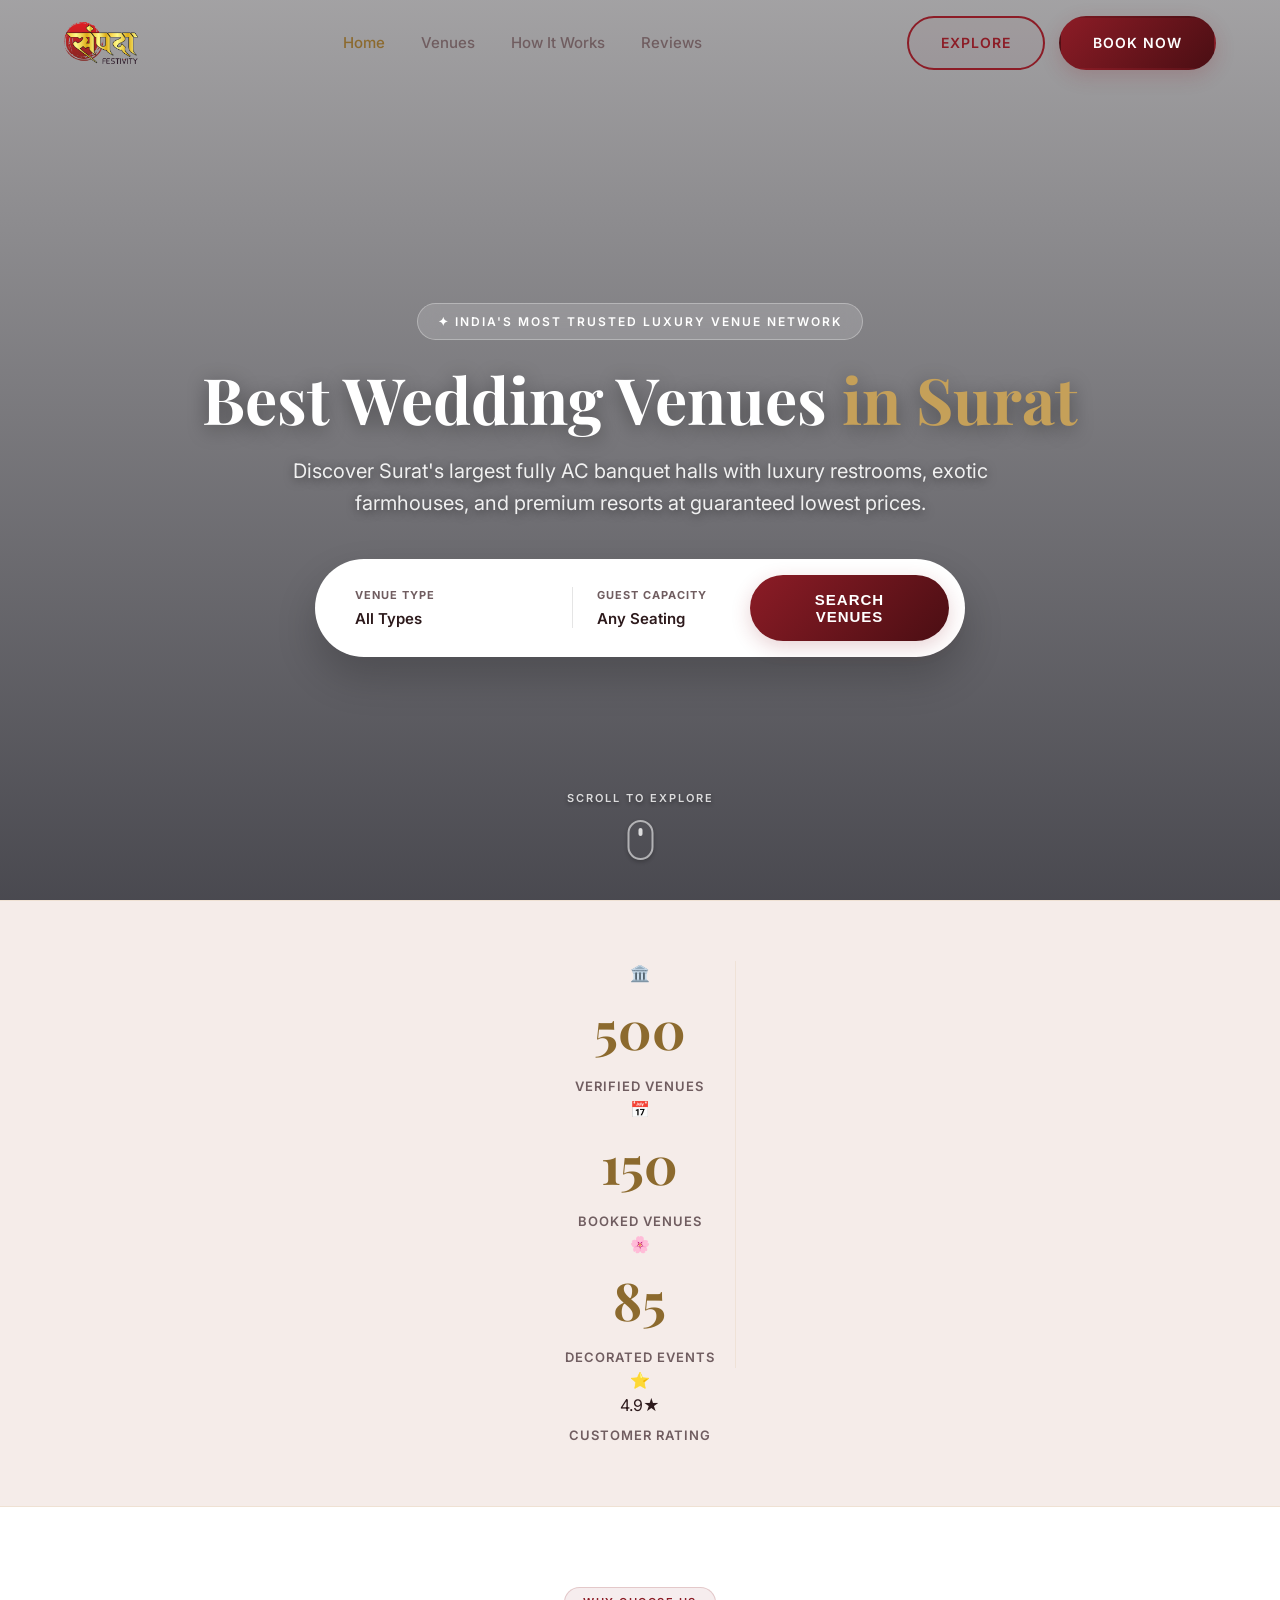
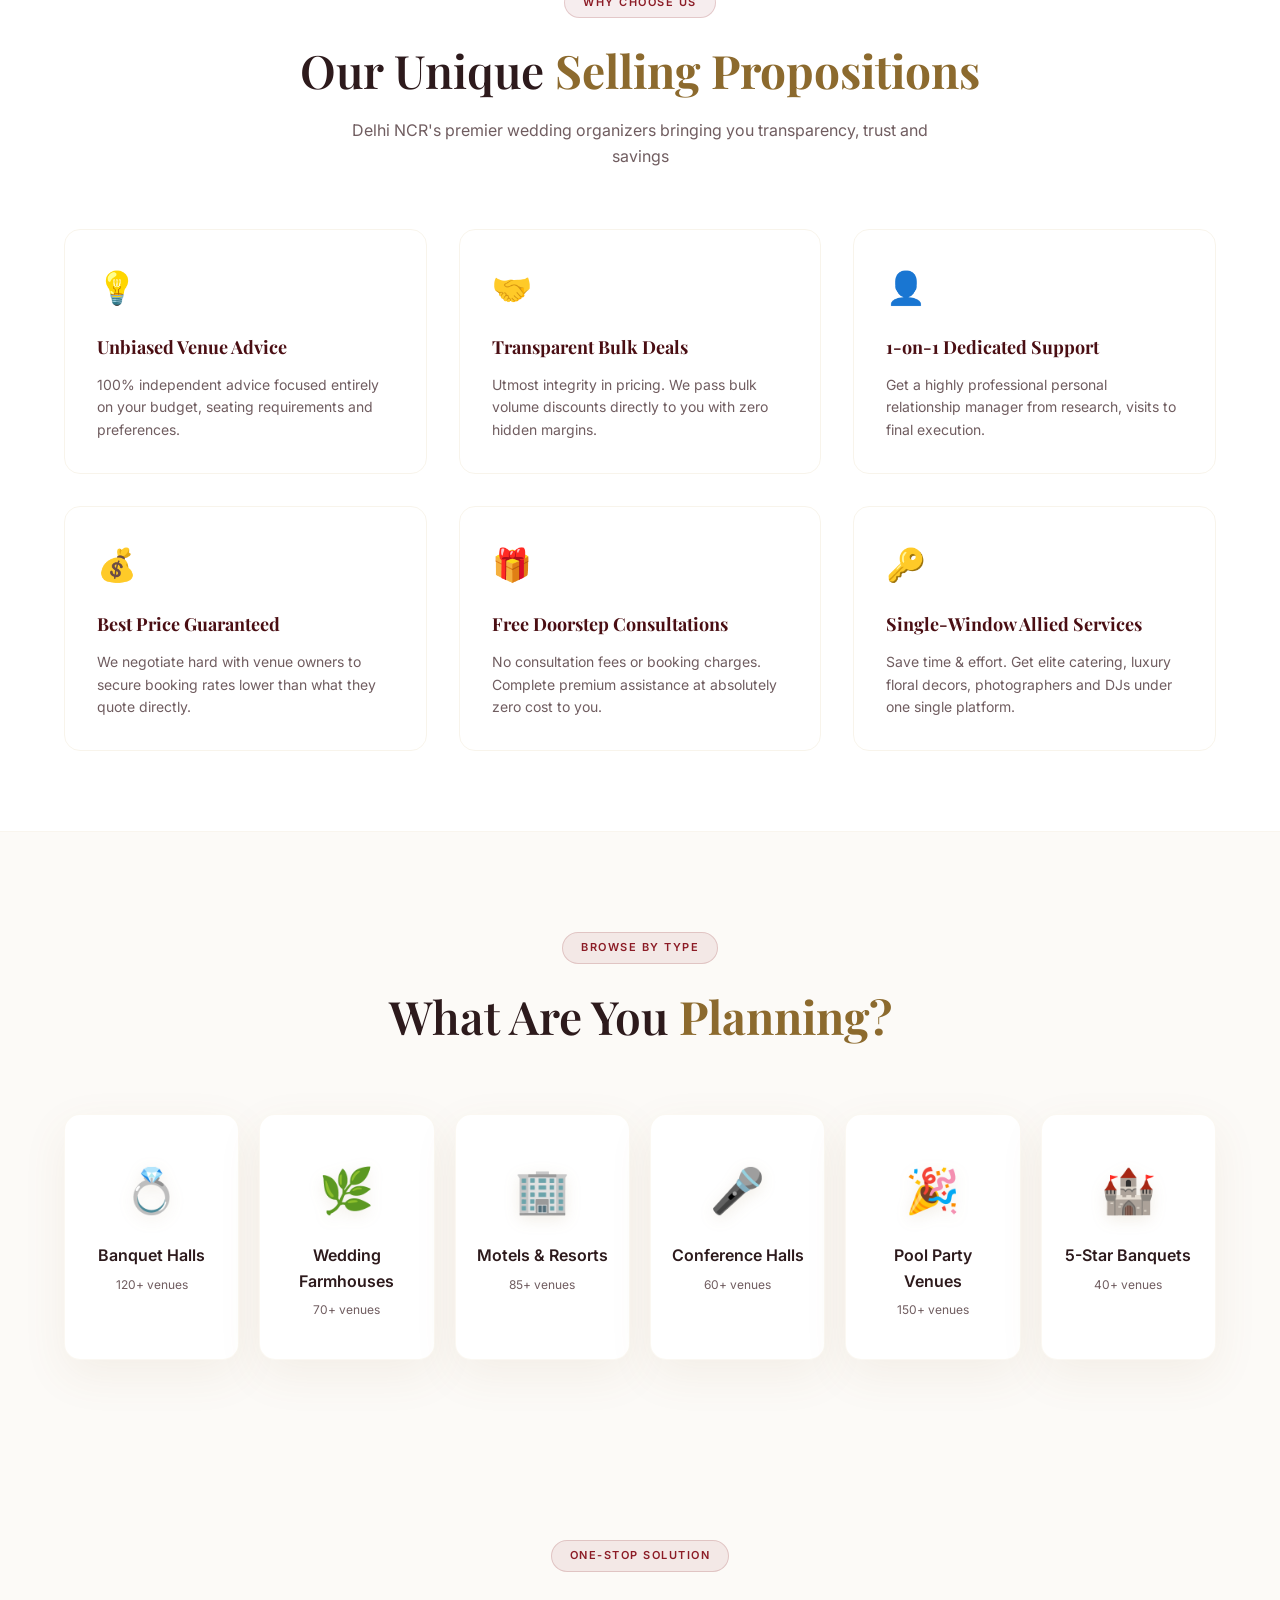
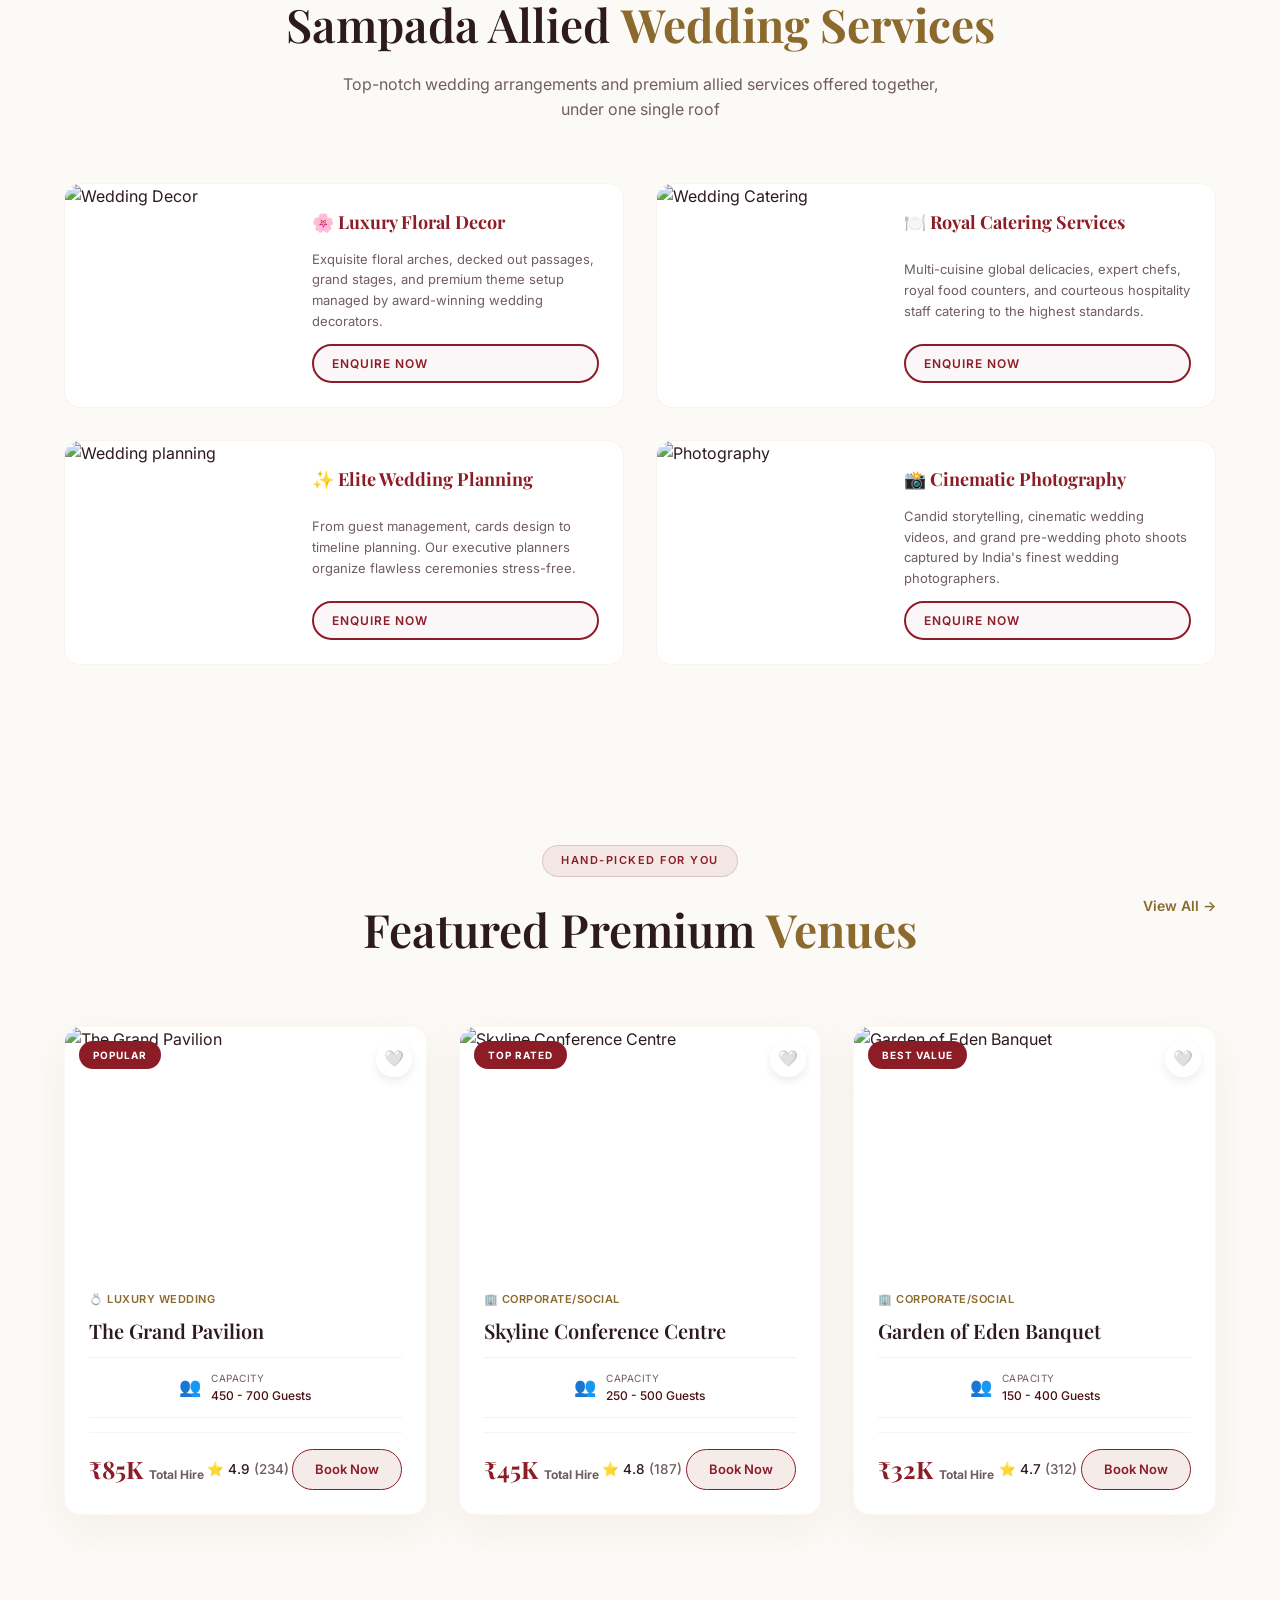
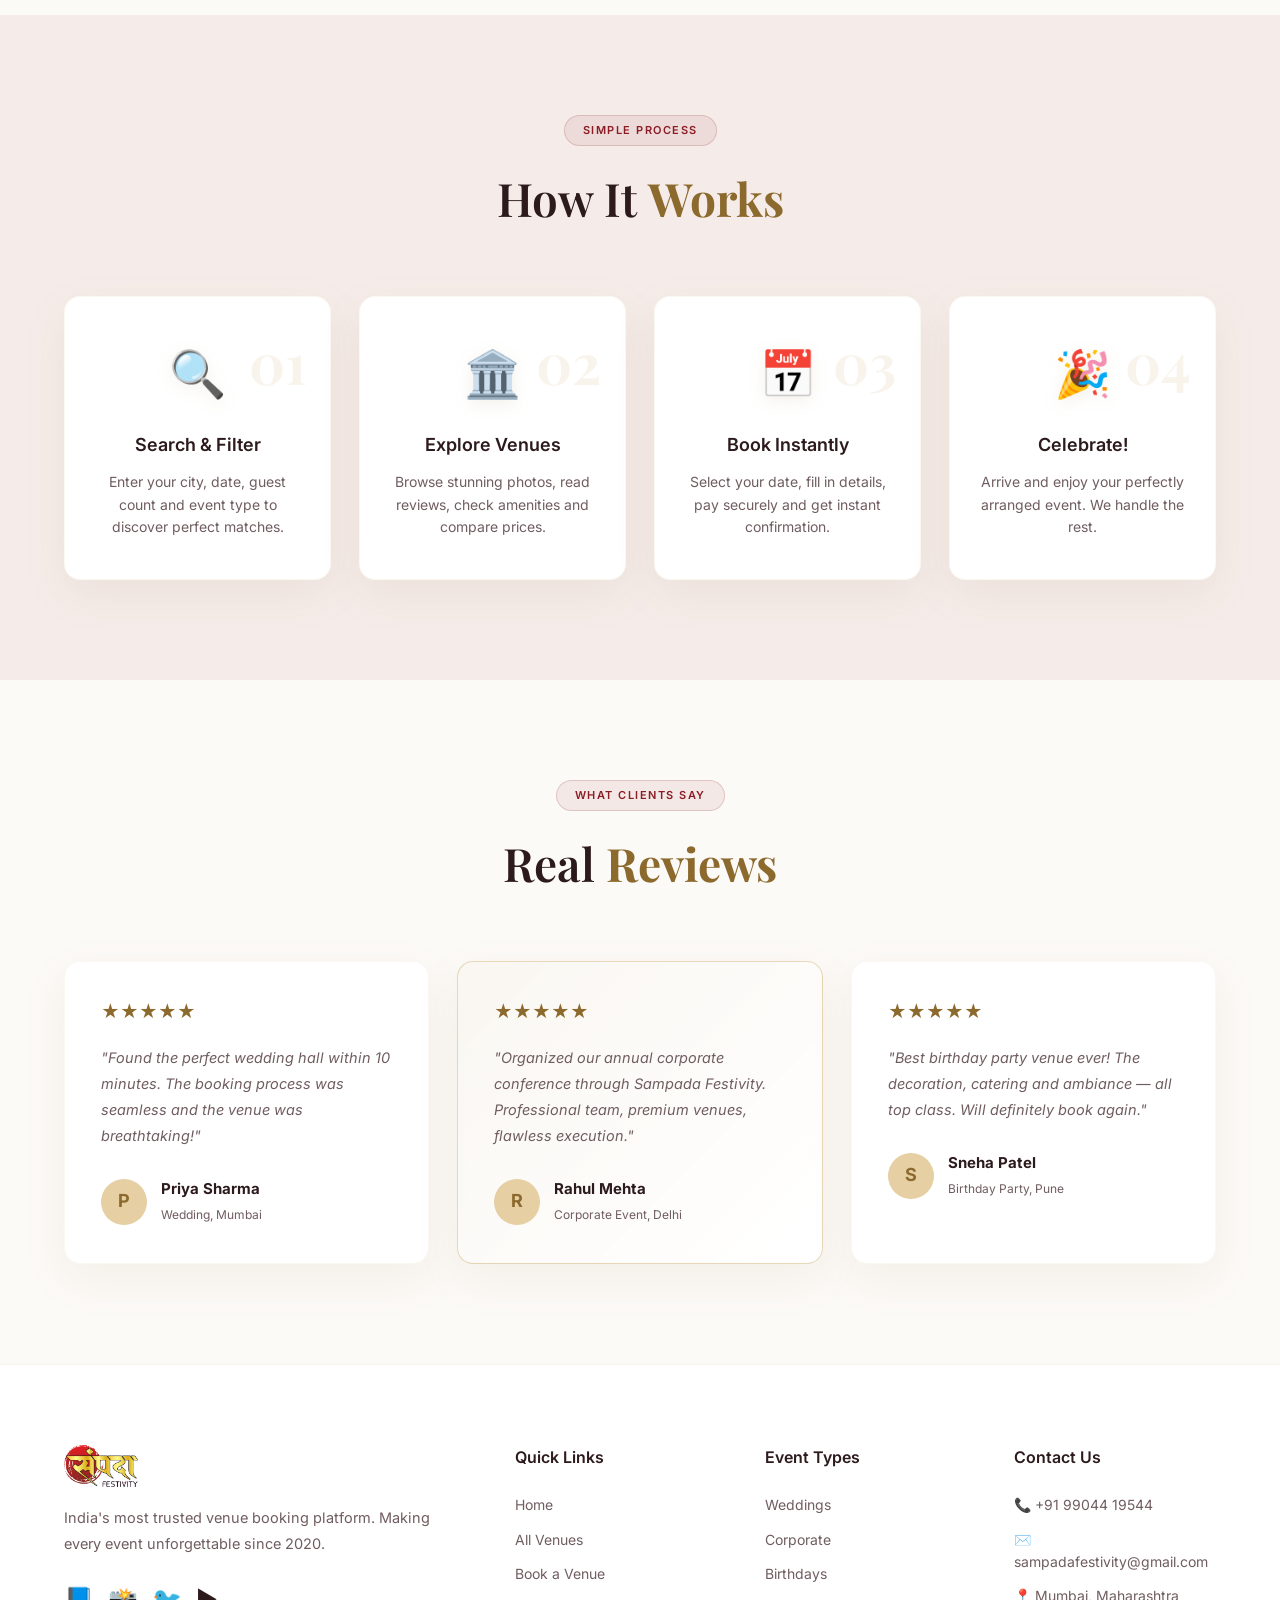
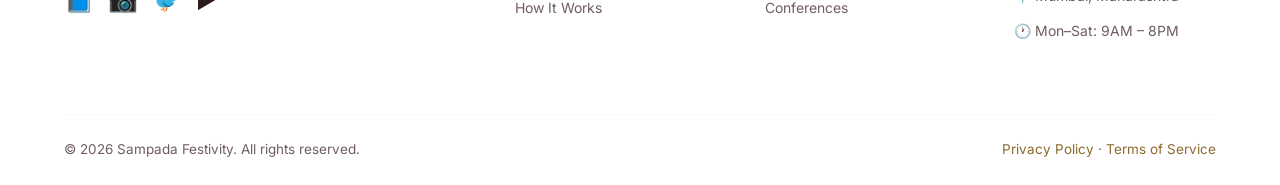
==== commit 433545dd: "Remove Region/Location and Per Plate Budget filters and fields from homepage search and catalog page" ====
--- a/index.html
+++ b/index.html
@@ -39,32 +39,7 @@
     <h1>Best Wedding Venues <span class="gold">in Surat</span></h1>
     <p>Discover Surat's largest fully AC banquet halls with luxury restrooms, exotic farmhouses, and premium resorts at guaranteed lowest prices.</p>
 
-    <!-- POPULAR CHOICES QUICK FILTER CHIPS -->
-    <div class="popular-regions-container">
-      <span class="popular-label">Popular Locations:</span>
-      <div class="popular-chips">
-        <a href="venues.html?region=Chhatarpur" class="chip">Chhatarpur & MG Road</a>
-        <a href="venues.html?region=NH-8" class="chip">NH-8 & Pushpanjali</a>
-        <a href="venues.html?region=GT-Karnal" class="chip">GT Karnal Road</a>
-        <a href="venues.html?region=5-Star" class="chip">5 Star Banquets</a>
-        <a href="venues.html?region=Dwarka" class="chip">Dwarka Expressway</a>
-        <a href="venues.html?region=Mumbai" class="chip">Bandra West</a>
-      </div>
-    </div>
-    
-    <div class="hero-search">
-      <div class="search-field">
-        <label>Location / Region</label>
-        <select id="searchRegion">
-          <option value="">All Regions</option>
-          <option value="Delhi">Delhi NCR</option>
-          <option value="Chhatarpur">Chhatarpur & MG Road</option>
-          <option value="NH-8">NH-8 & Pushpanjali</option>
-          <option value="Gurgaon">Gurgaon</option>
-          <option value="Noida">Noida</option>
-          <option value="Mumbai">Mumbai</option>
-        </select>
-      </div>
+    <div class="hero-search" style="max-width: 650px; margin: 0 auto;">
       <div class="search-field">
         <label>Venue Type</label>
         <select id="searchType">
@@ -83,15 +58,6 @@
           <option value="1000">600+ Guests</option>
         </select>
       </div>
-      <div class="search-field">
-        <label>Budget per Plate</label>
-        <select id="searchBudget">
-          <option value="">Any Budget</option>
-          <option value="1500">Below ₹1,500/plate</option>
-          <option value="2500">₹1,500 - ₹2,500/plate</option>
-          <option value="4000">₹2,500+/plate</option>
-        </select>
-      </div>
       <button class="btn btn-primary search-btn" onclick="executeSearch()">Search Venues</button>
     </div>
   </div>
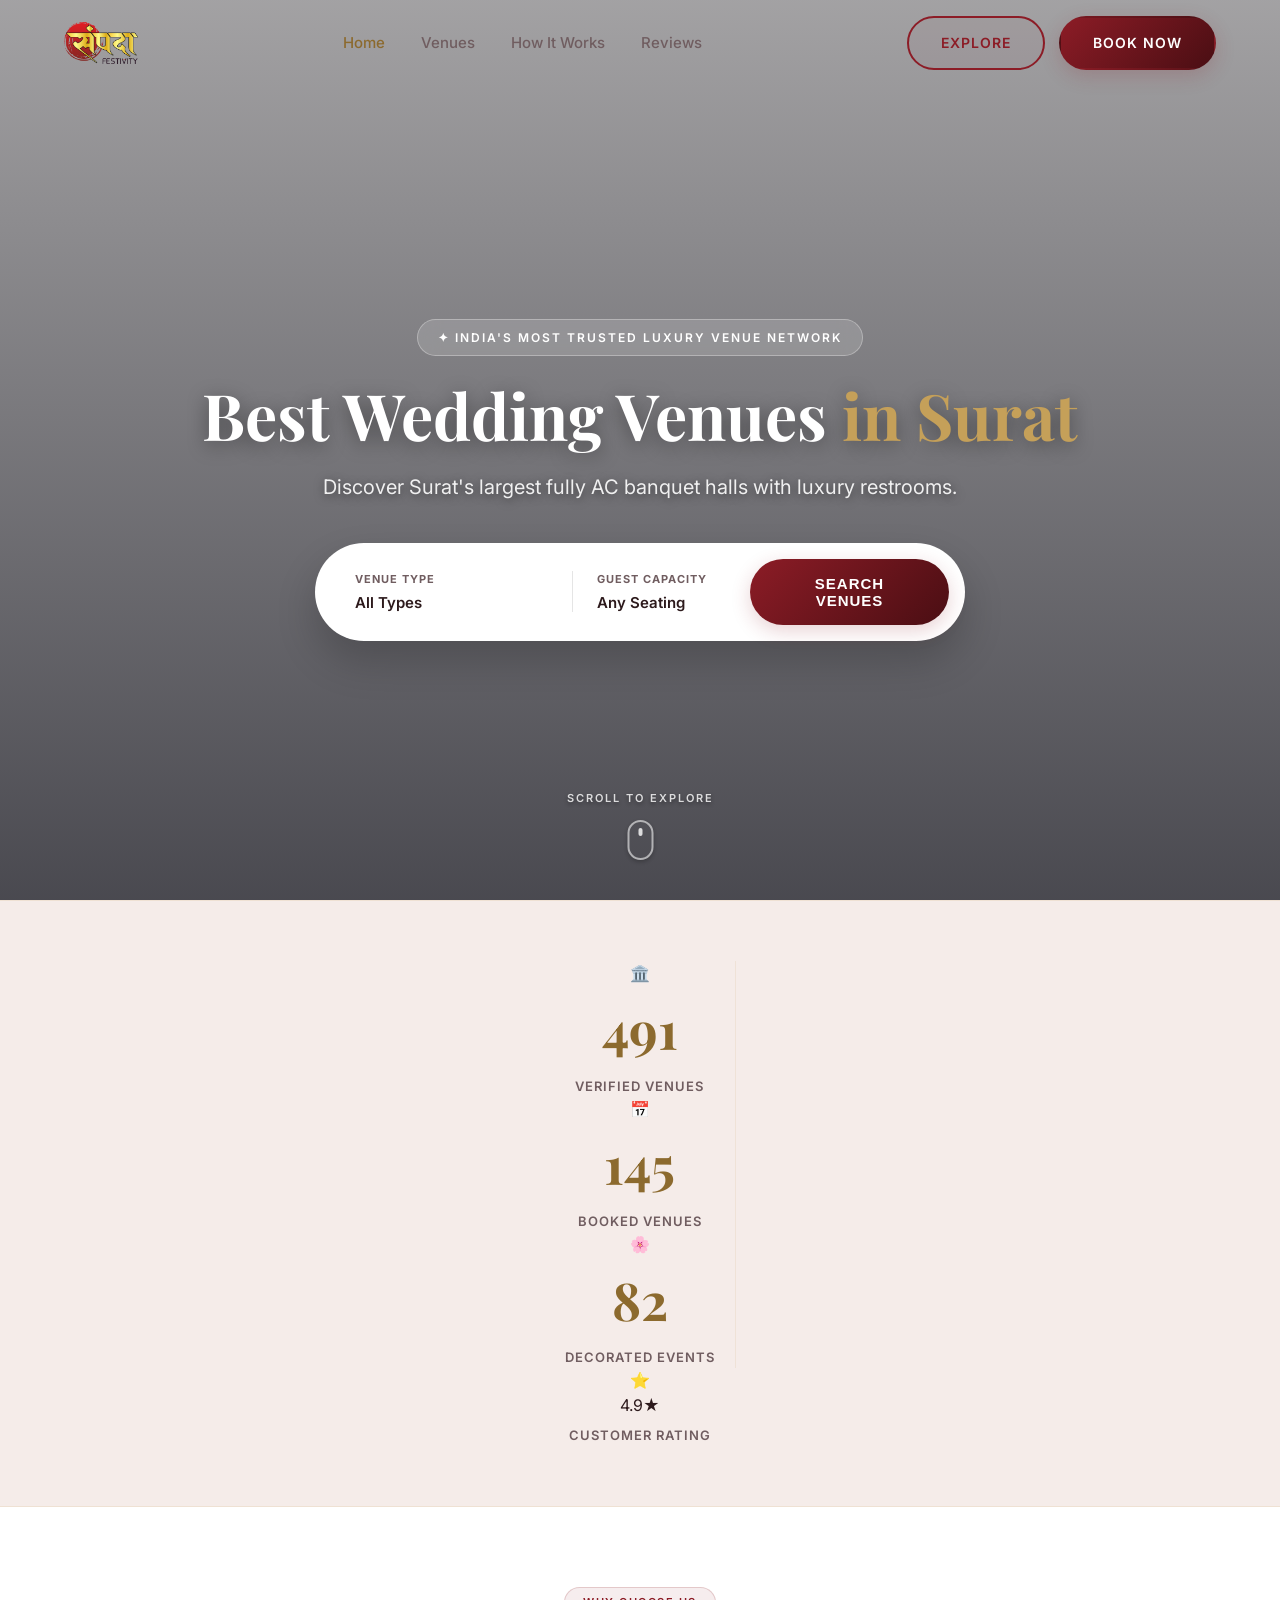
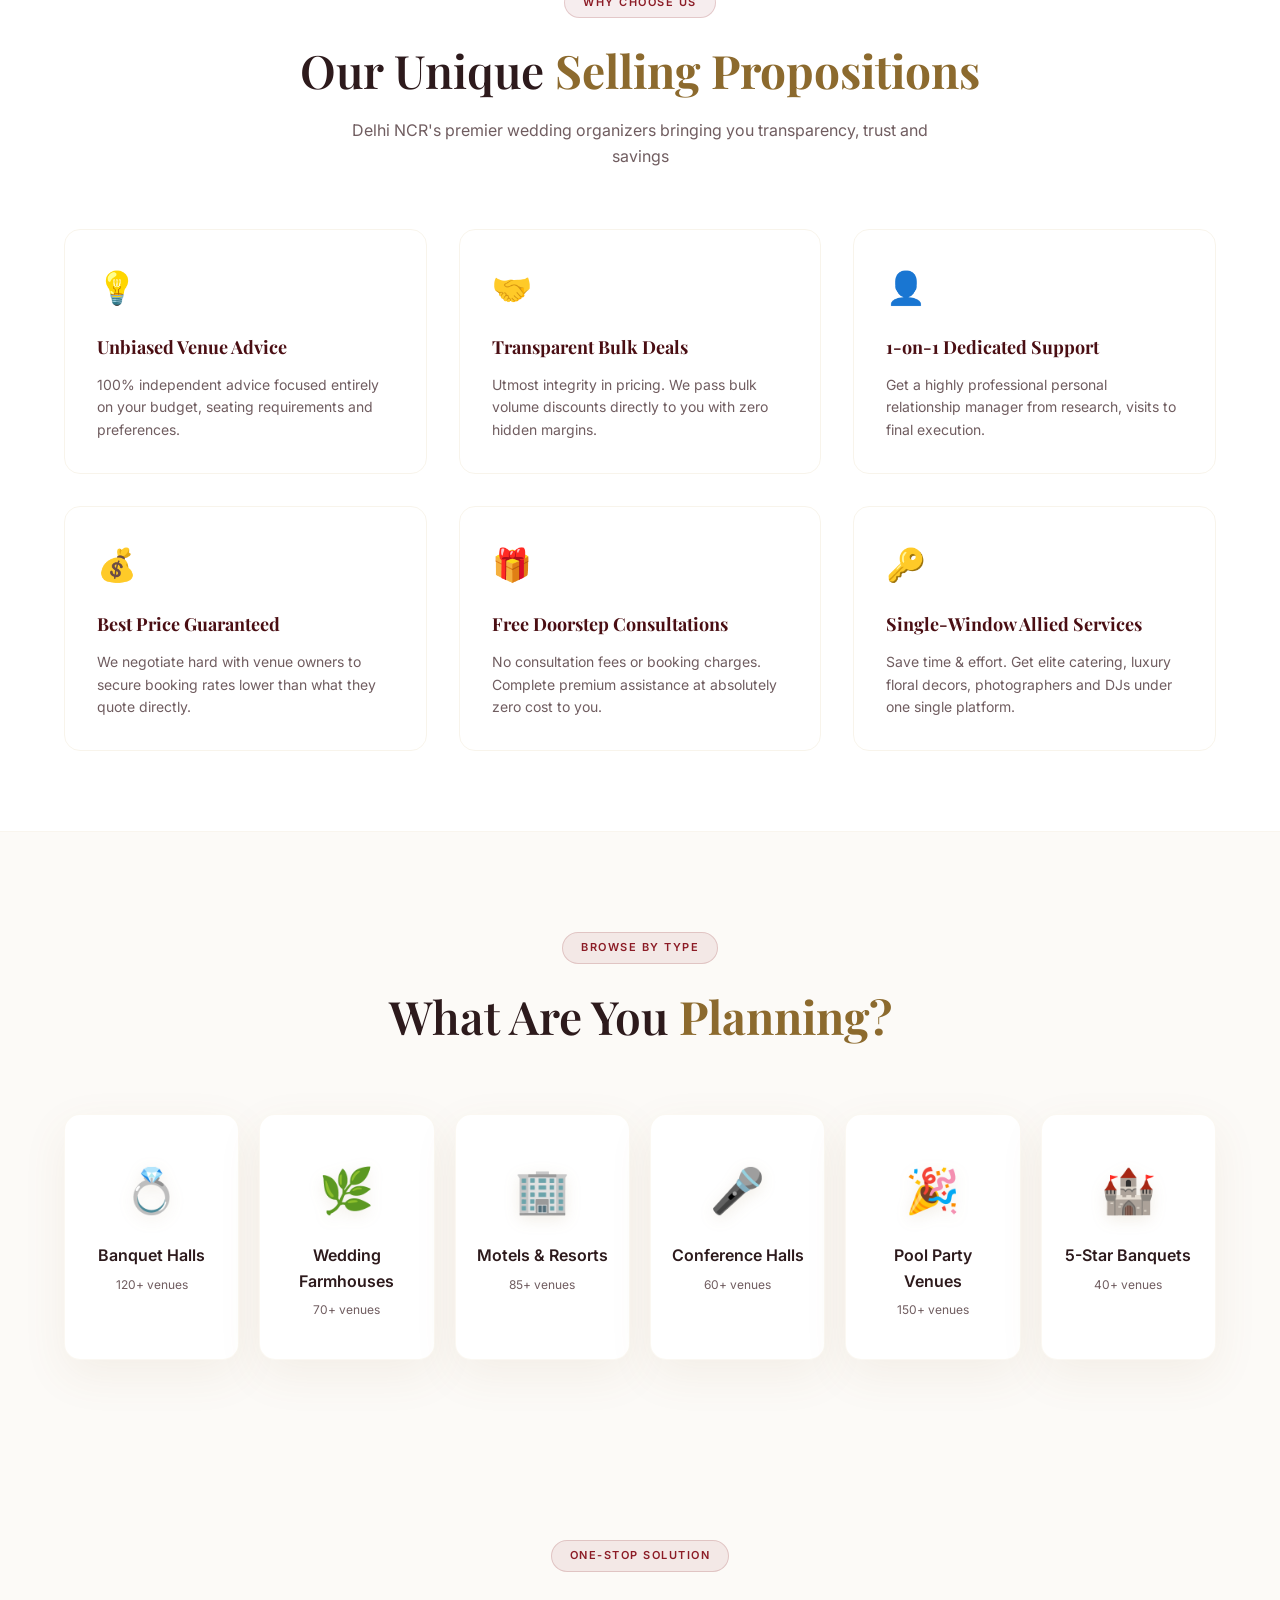
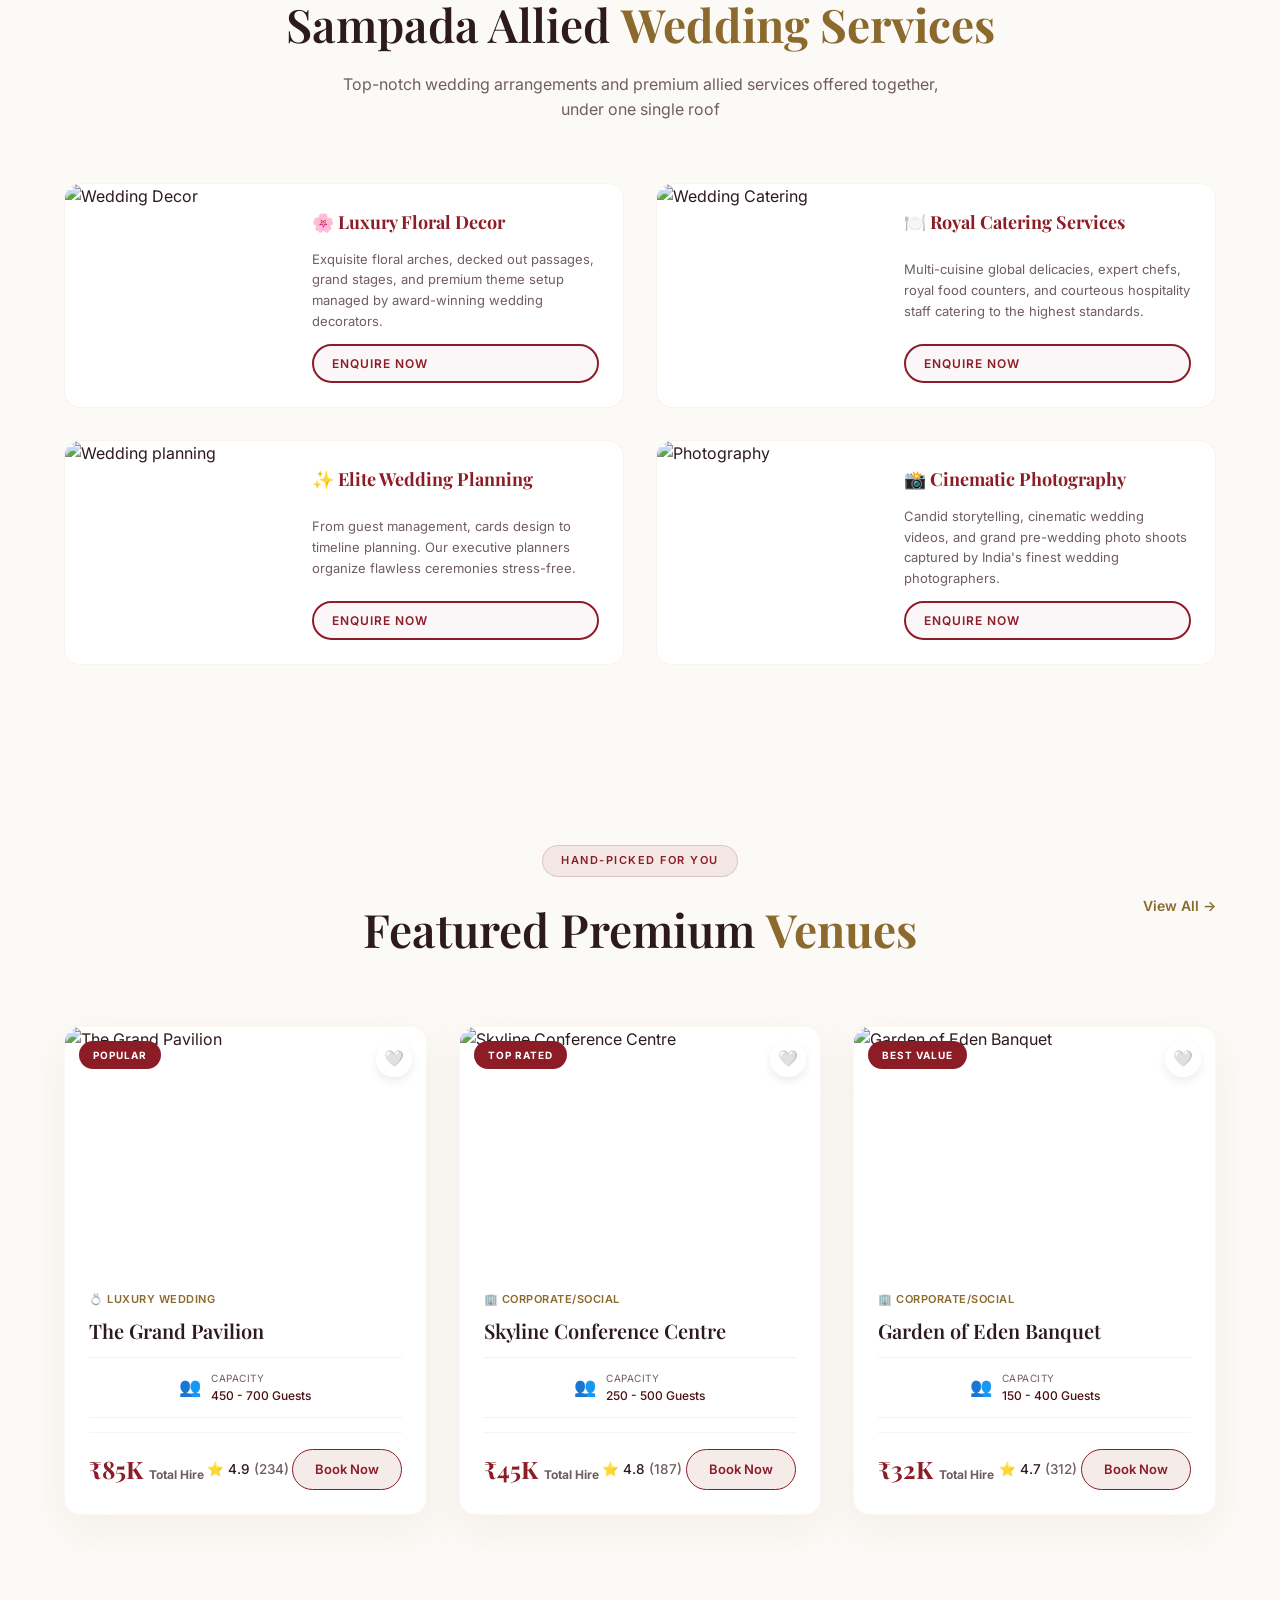
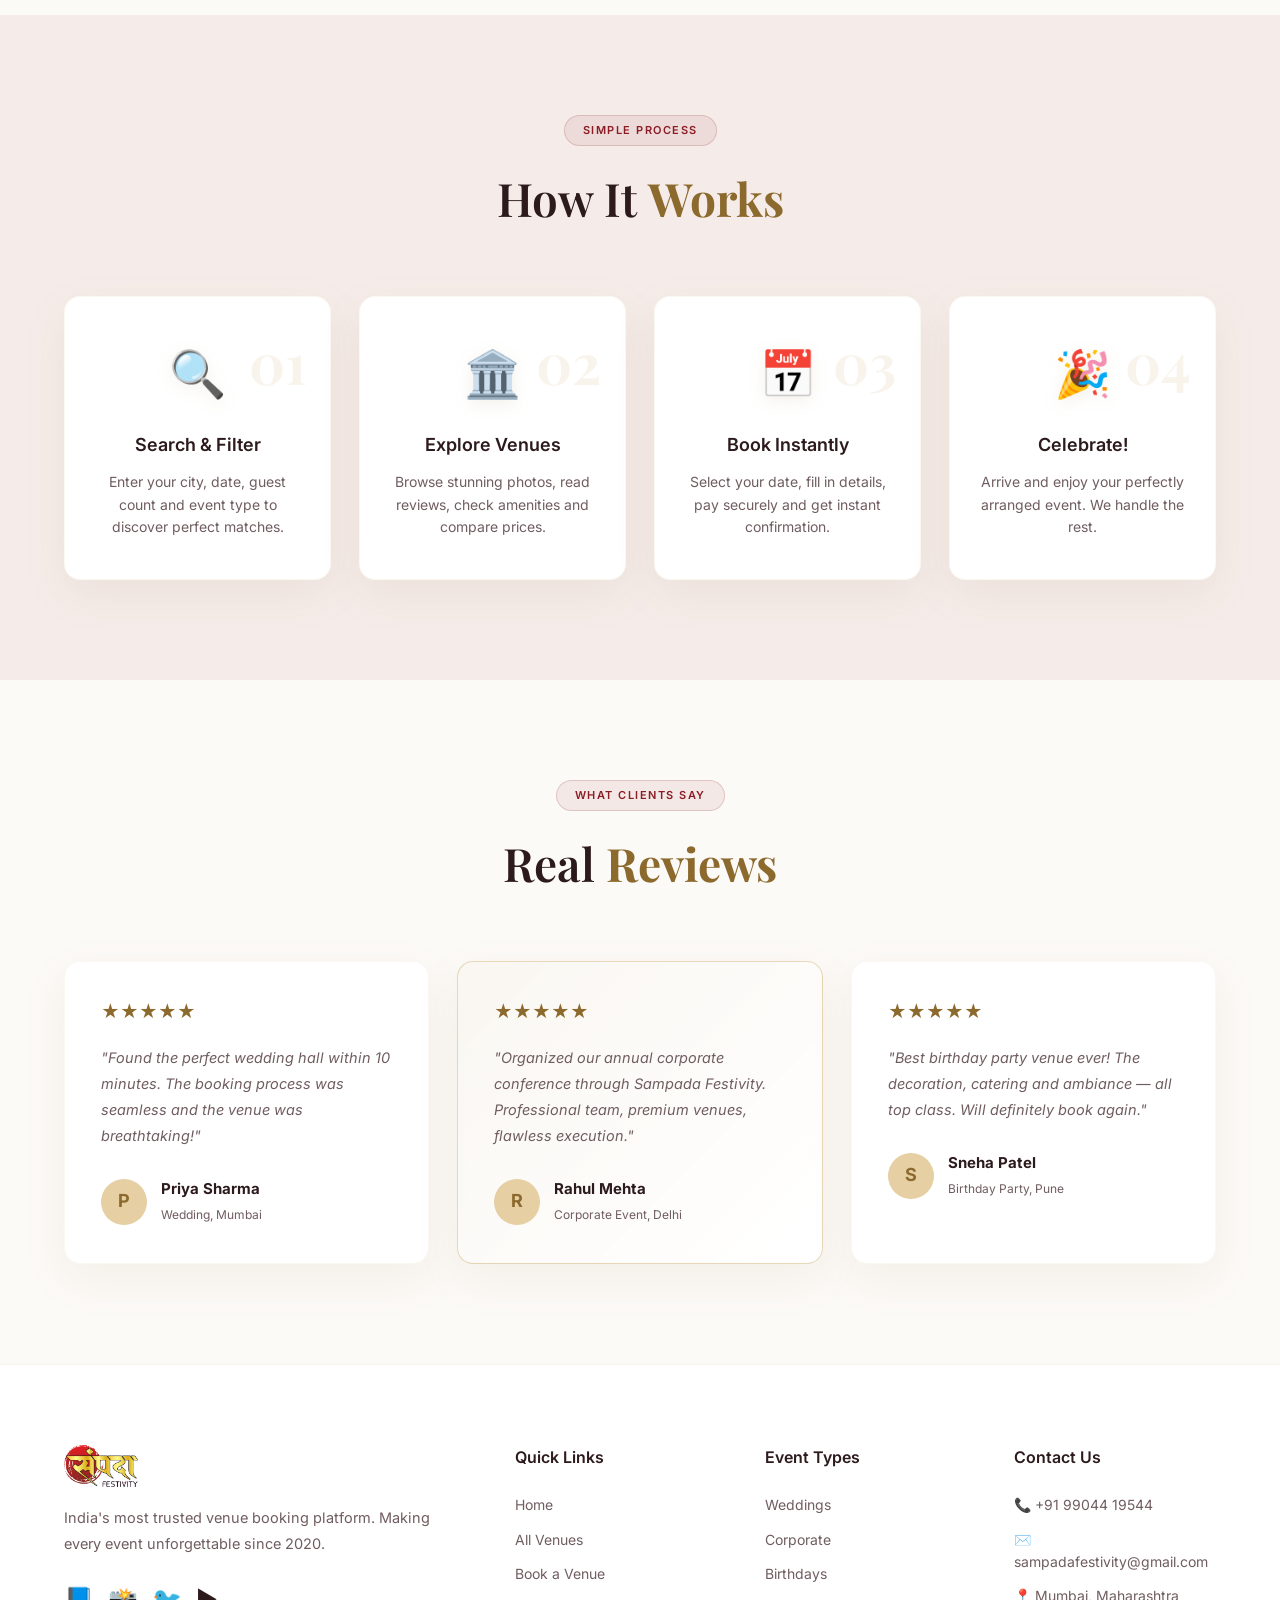
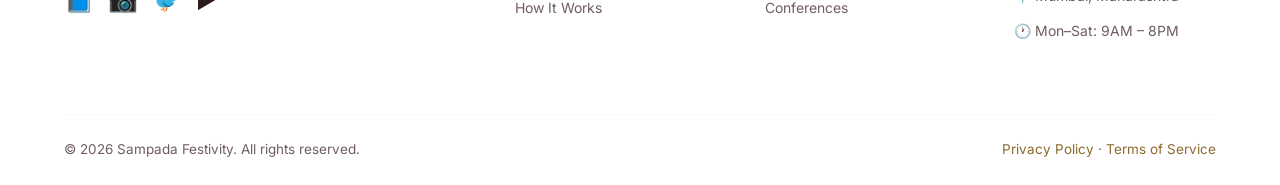
==== commit 8e623b03: "Shorten hero description to focus exclusively on Surat's largest AC banquet halls with luxury restro" ====
--- a/index.html
+++ b/index.html
@@ -37,7 +37,7 @@
   <div class="hero-content fade-in">
     <span class="hero-badge">✦ INDIA'S MOST TRUSTED LUXURY VENUE NETWORK</span>
     <h1>Best Wedding Venues <span class="gold">in Surat</span></h1>
-    <p>Discover Surat's largest fully AC banquet halls with luxury restrooms, exotic farmhouses, and premium resorts at guaranteed lowest prices.</p>
+    <p>Discover Surat's largest fully AC banquet halls with luxury restrooms.</p>
 
     <div class="hero-search" style="max-width: 650px; margin: 0 auto;">
       <div class="search-field">
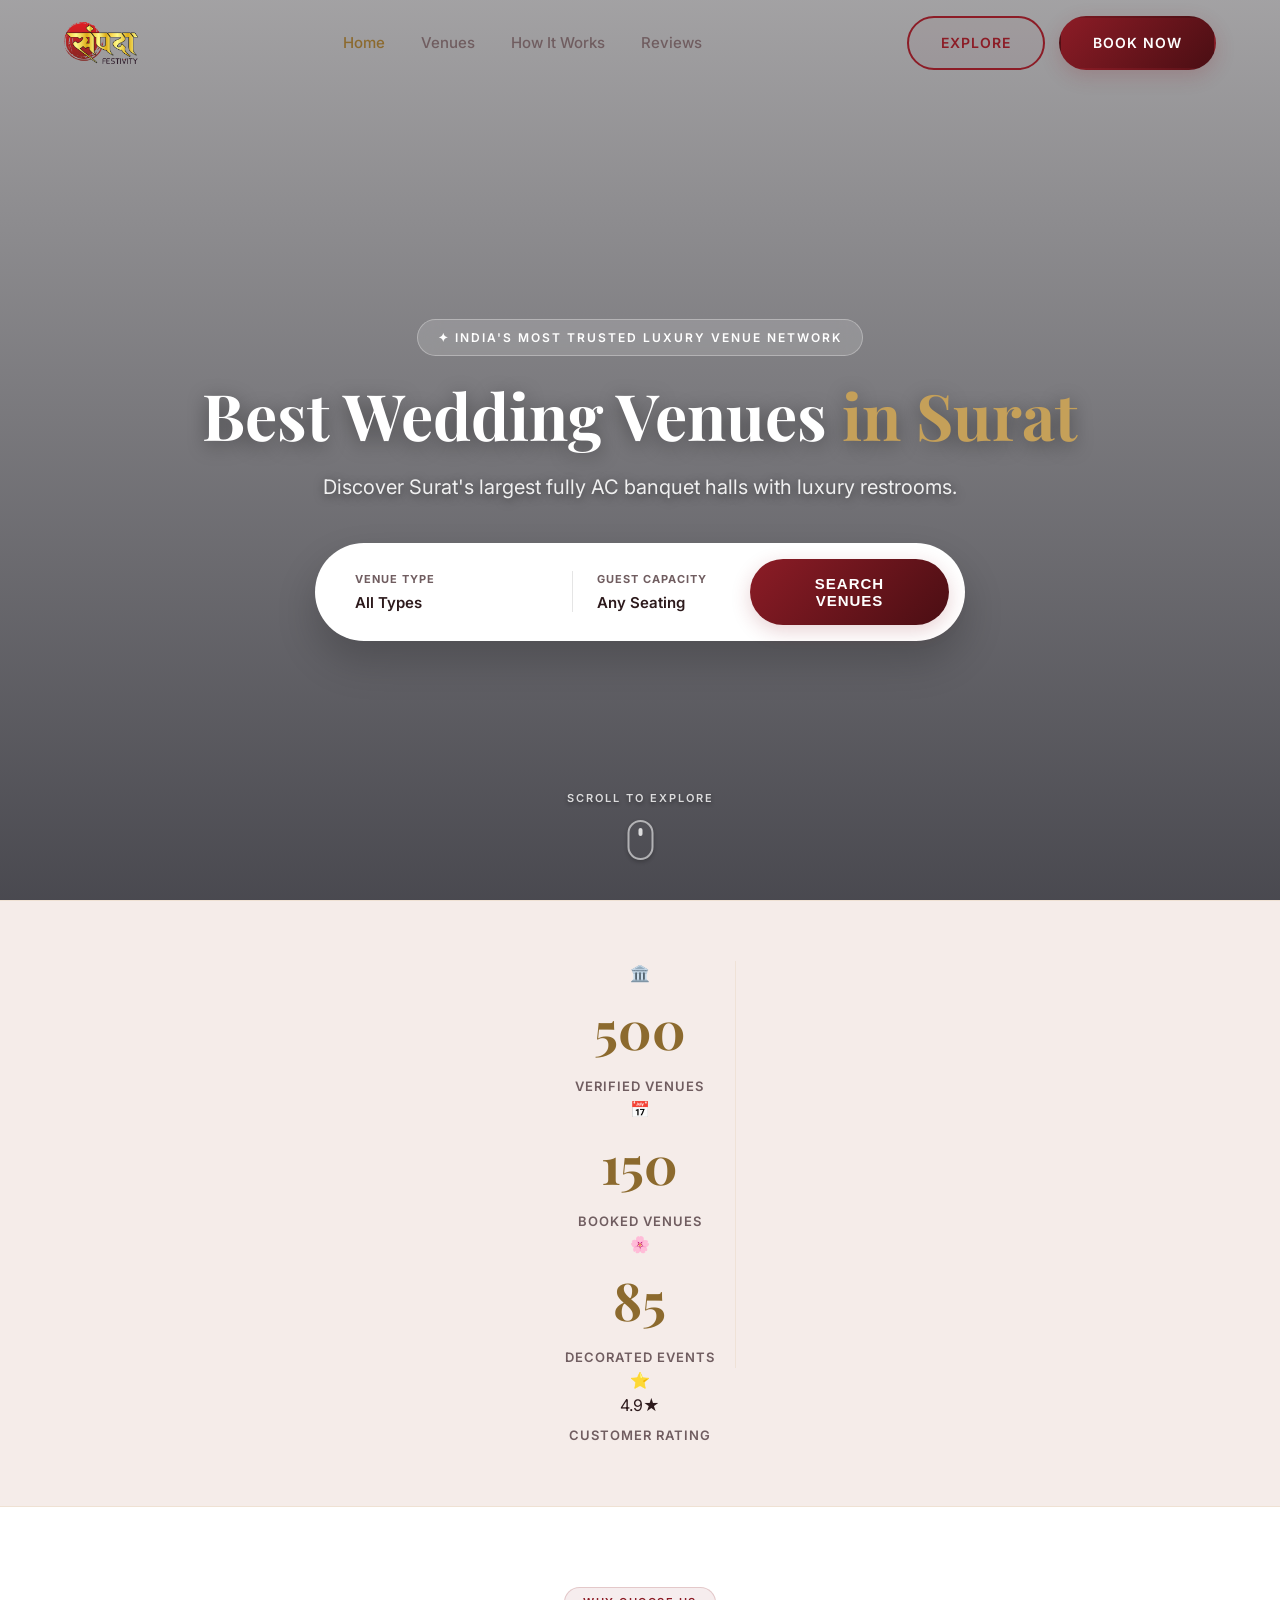
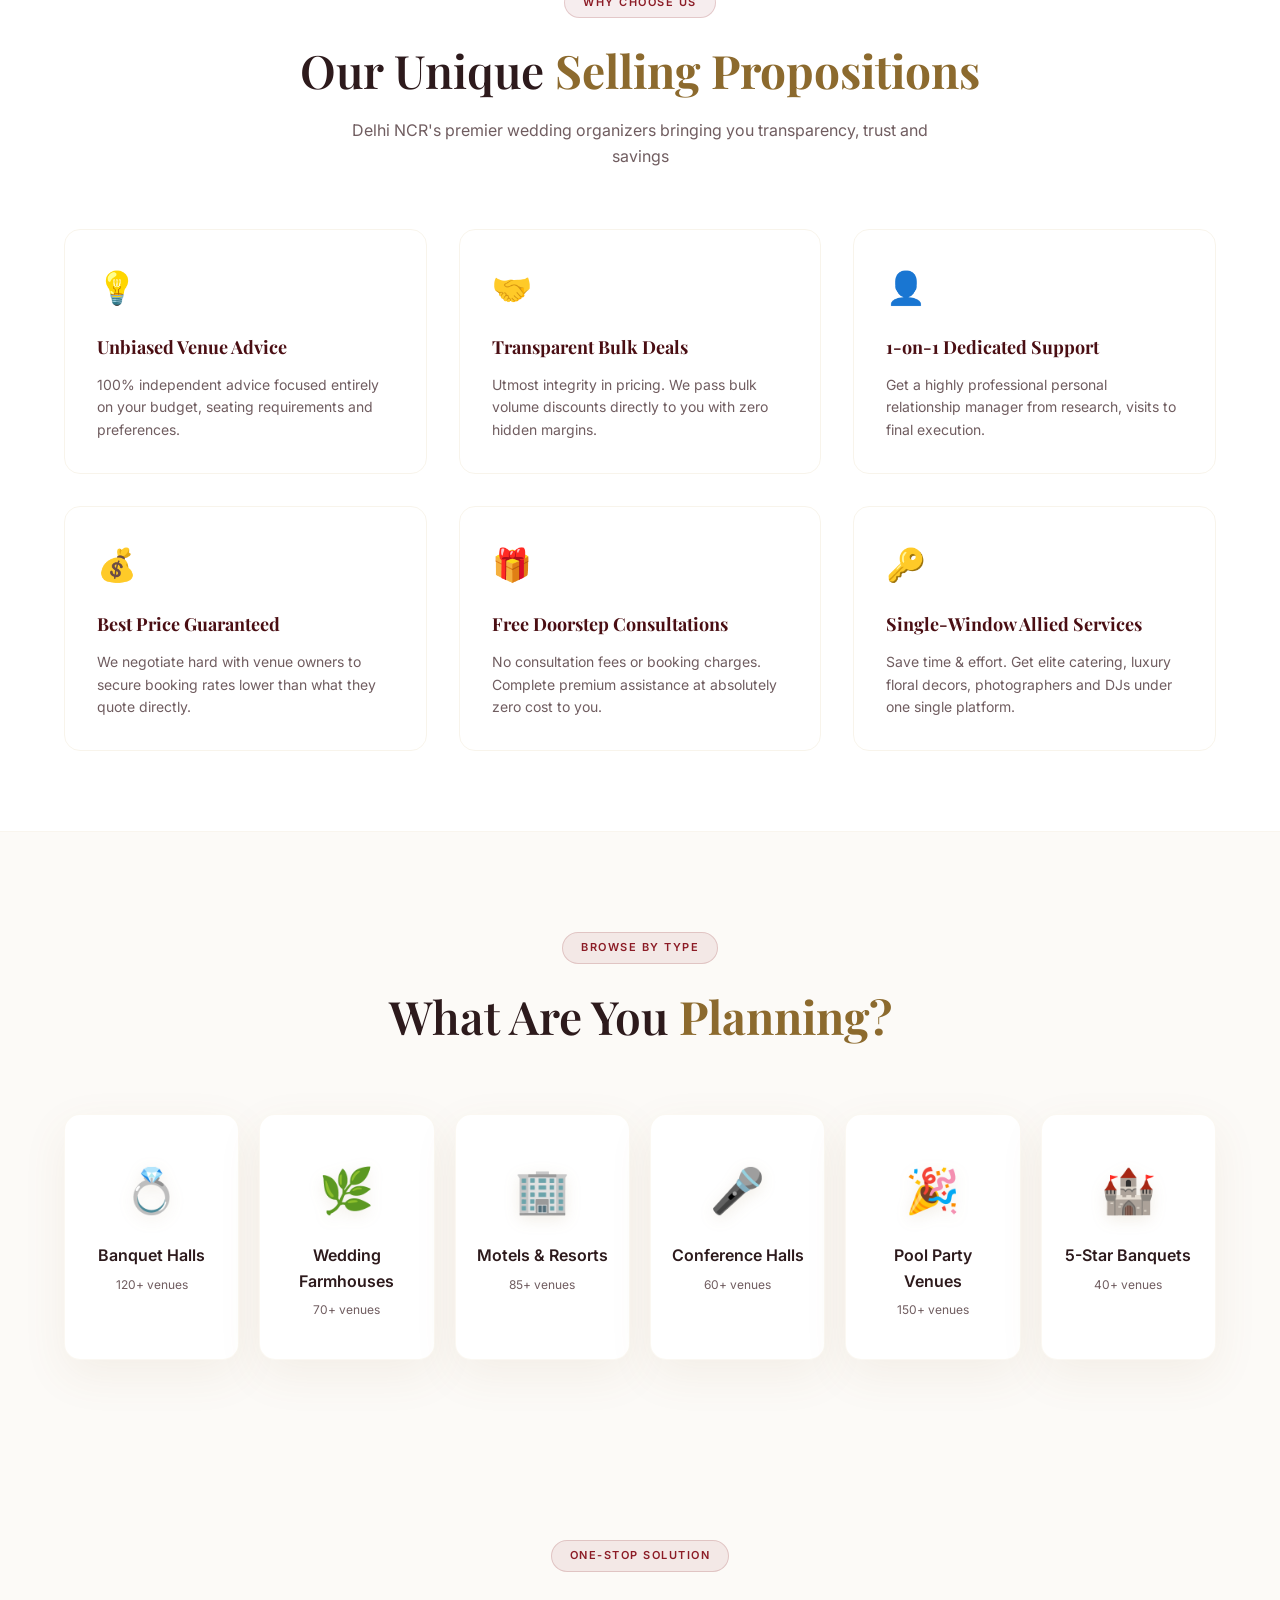
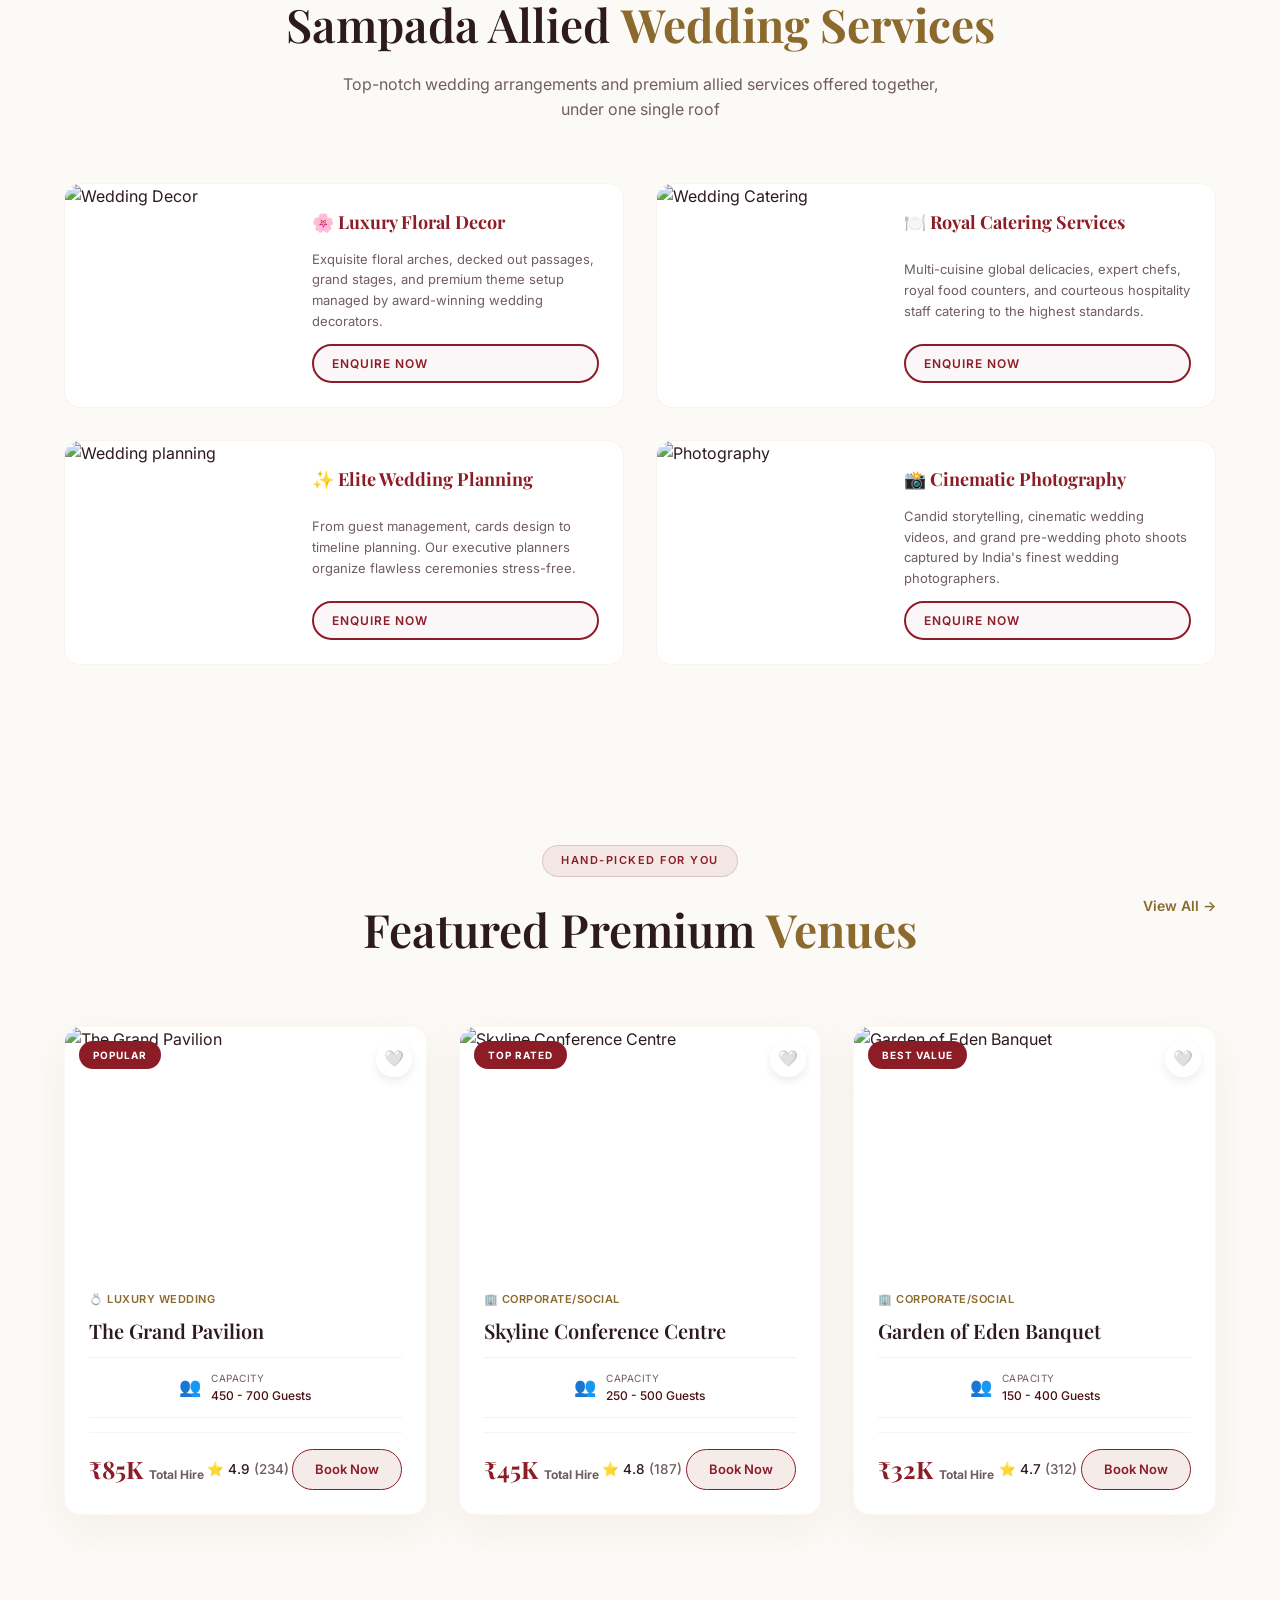
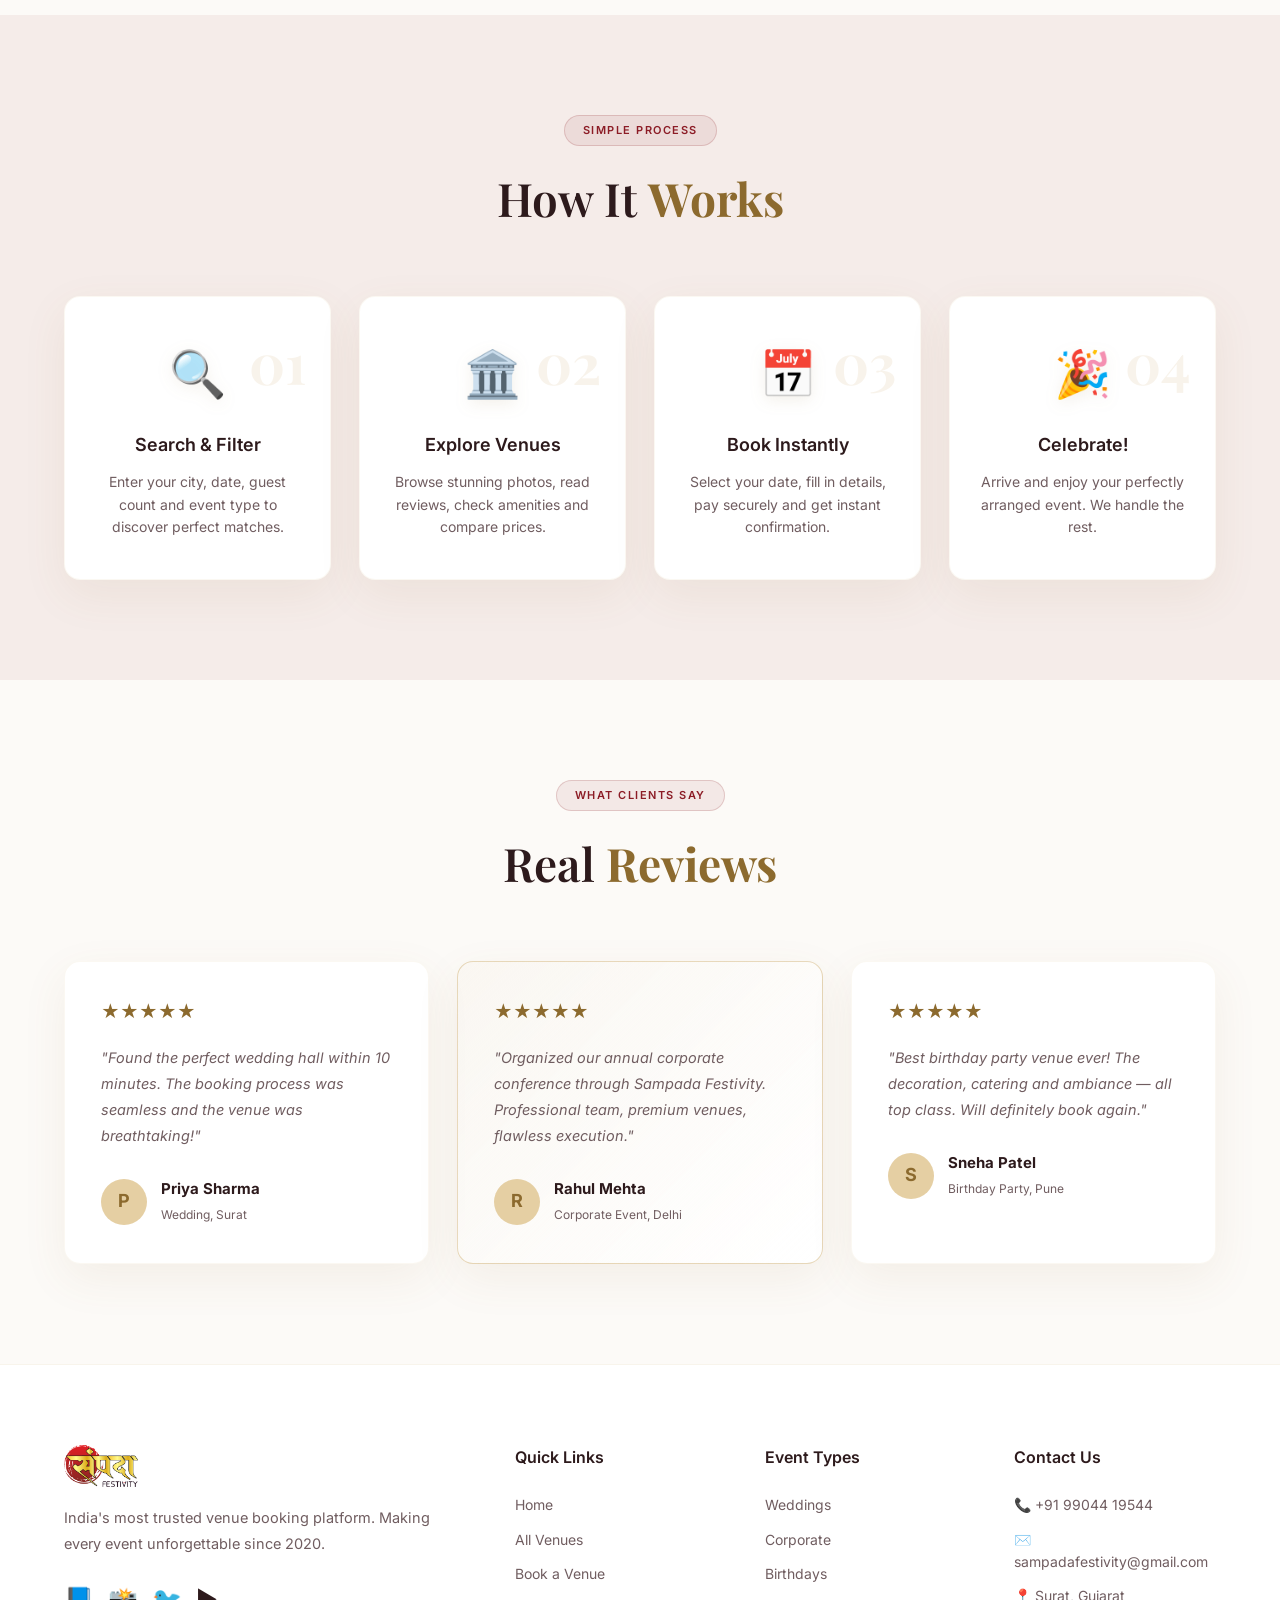
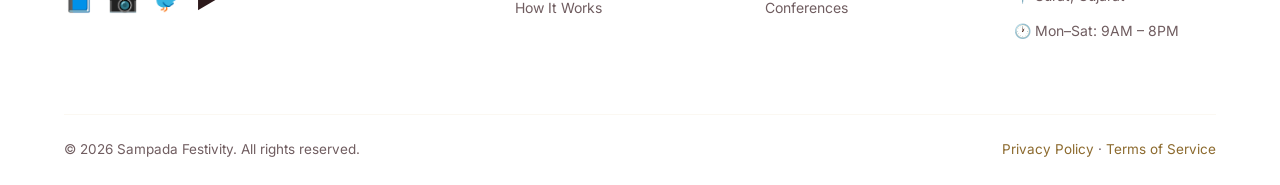
==== commit e3d78656: "Localize all contact locations, mock venue data, and legal jurisdictions to Surat, Gujarat" ====
--- a/index.html
+++ b/index.html
@@ -301,7 +301,7 @@
         <p>"Found the perfect wedding hall within 10 minutes. The booking process was seamless and the venue was breathtaking!"</p>
         <div class="testimonial-author">
           <div class="author-avatar">P</div>
-          <div><strong>Priya Sharma</strong><span>Wedding, Mumbai</span></div>
+          <div><strong>Priya Sharma</strong><span>Wedding, Surat</span></div>
         </div>
       </div>
       <div class="testimonial-card featured-testimonial">
@@ -358,7 +358,7 @@
         <ul>
           <li>📞 +91 99044 19544</li>
           <li>✉️ sampadafestivity@gmail.com</li>
-          <li>📍 Mumbai, Maharashtra</li>
+          <li>📍 Surat, Gujarat</li>
           <li>🕐 Mon–Sat: 9AM – 8PM</li>
         </ul>
       </div>
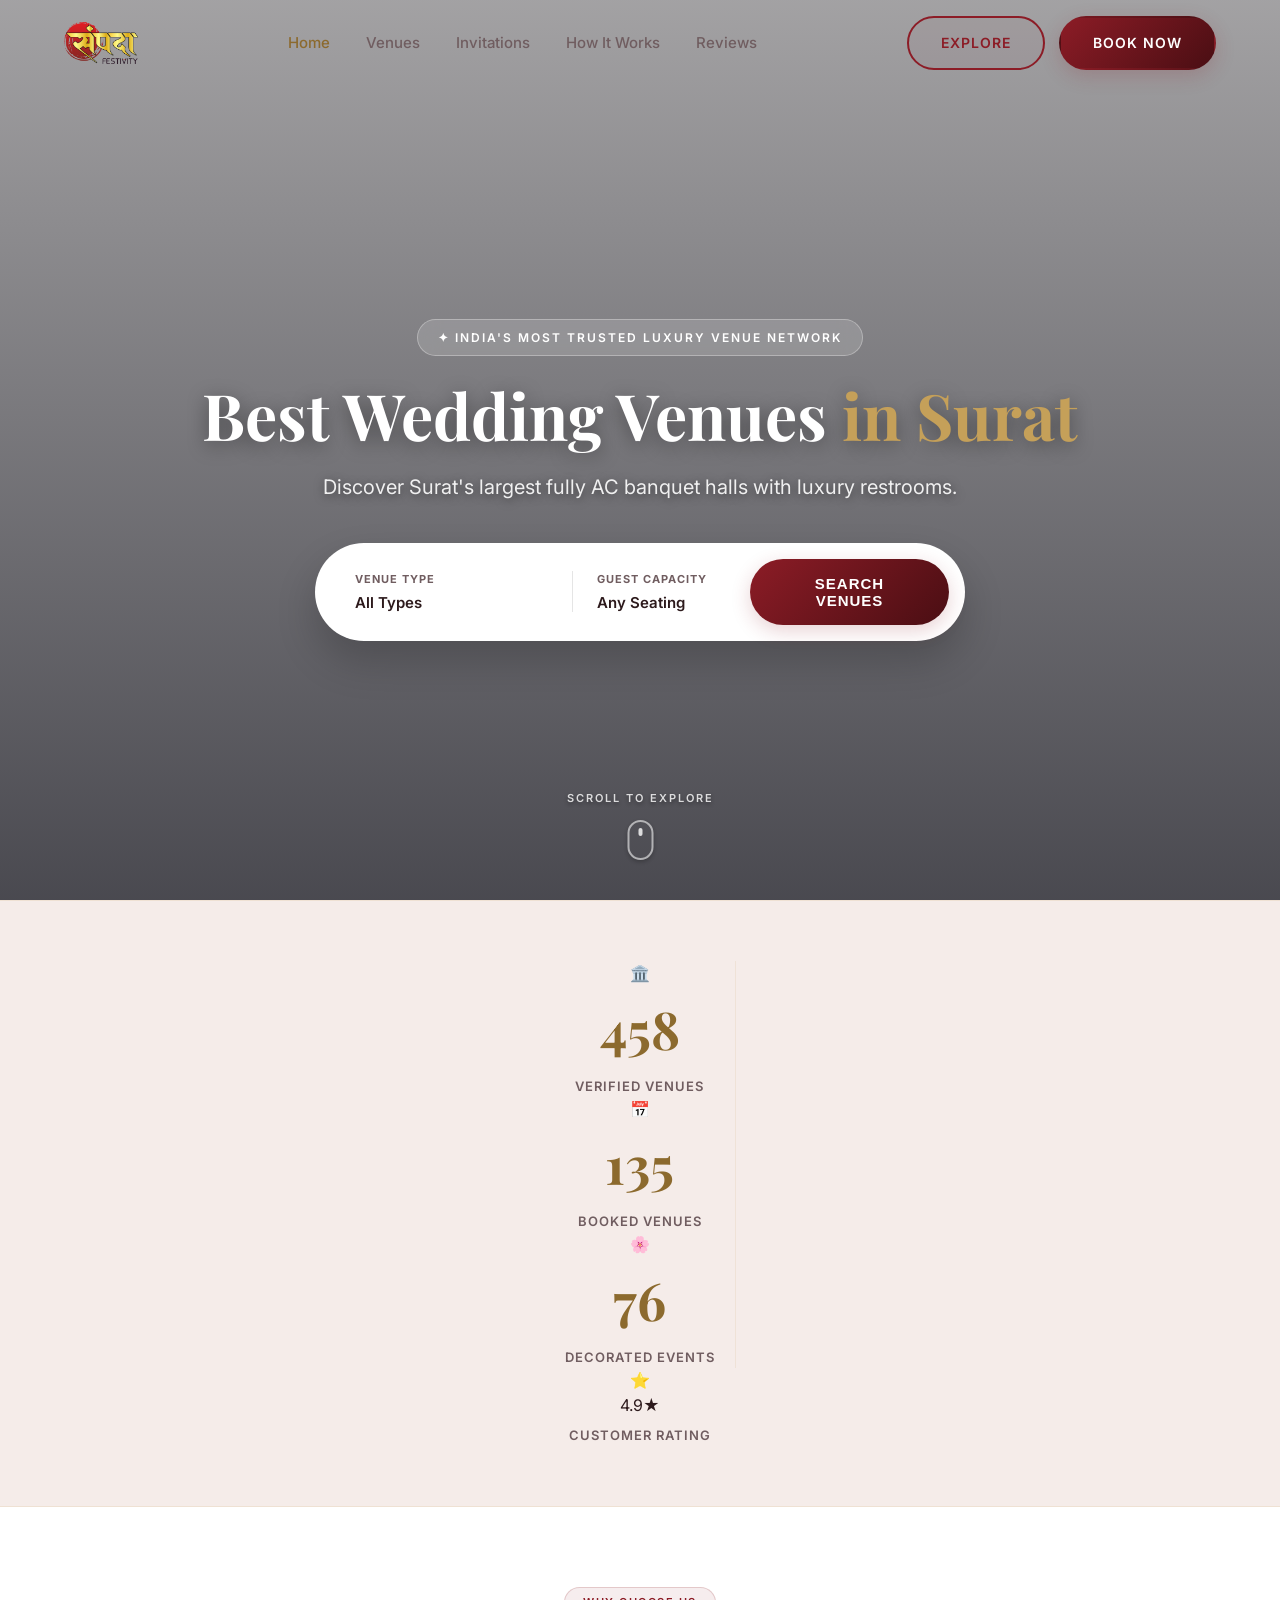
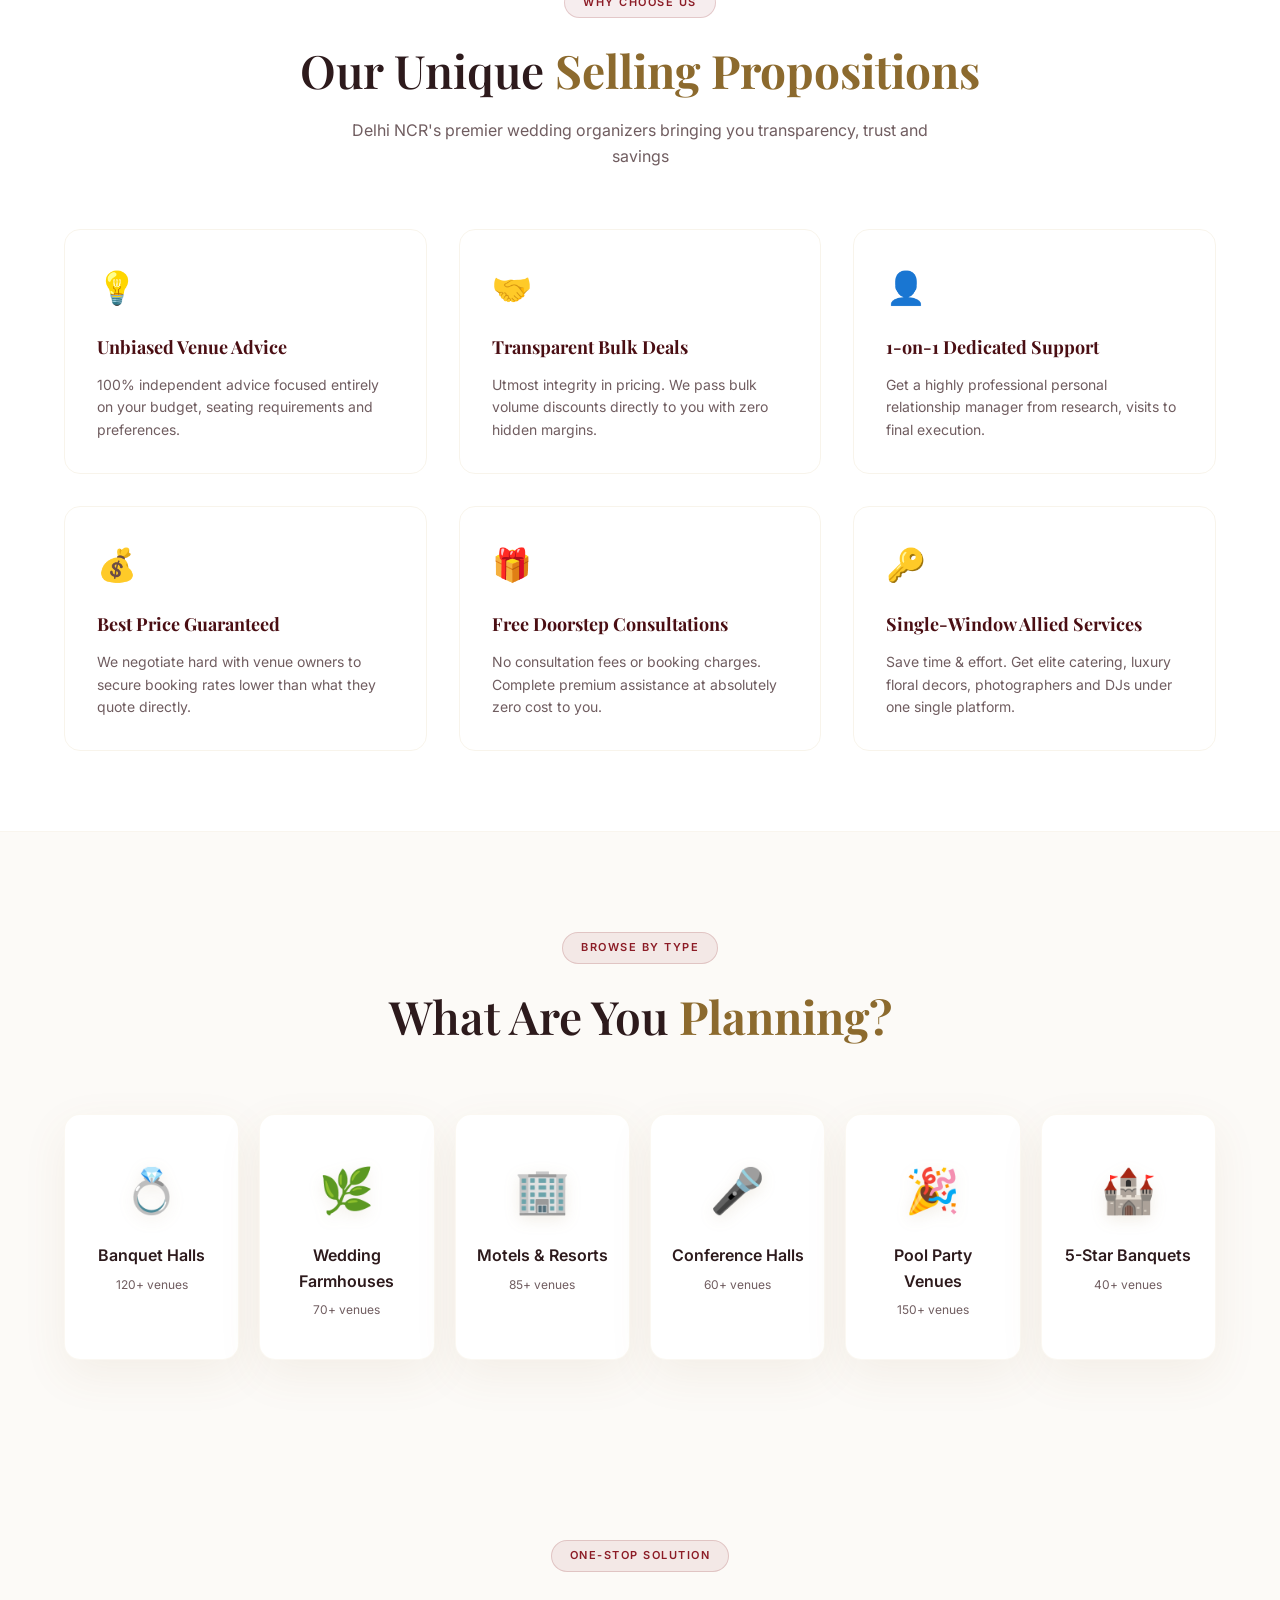
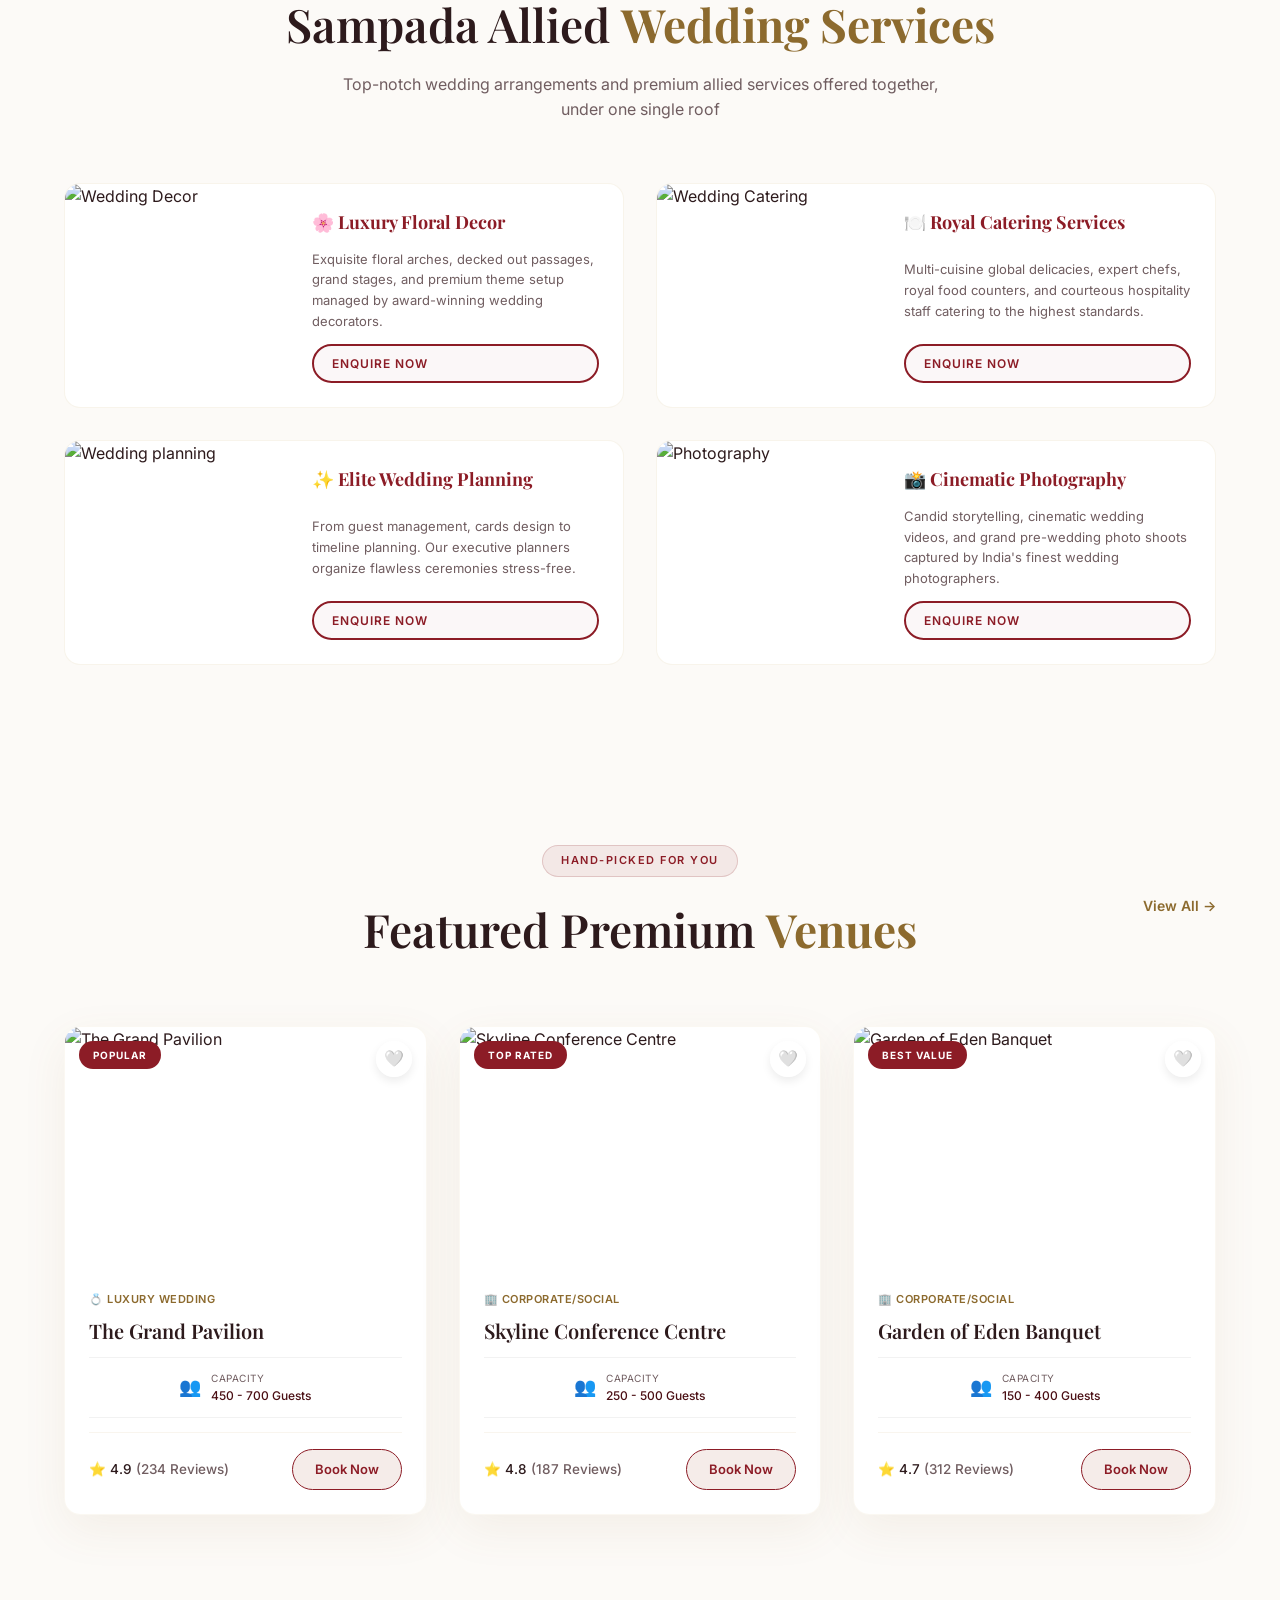
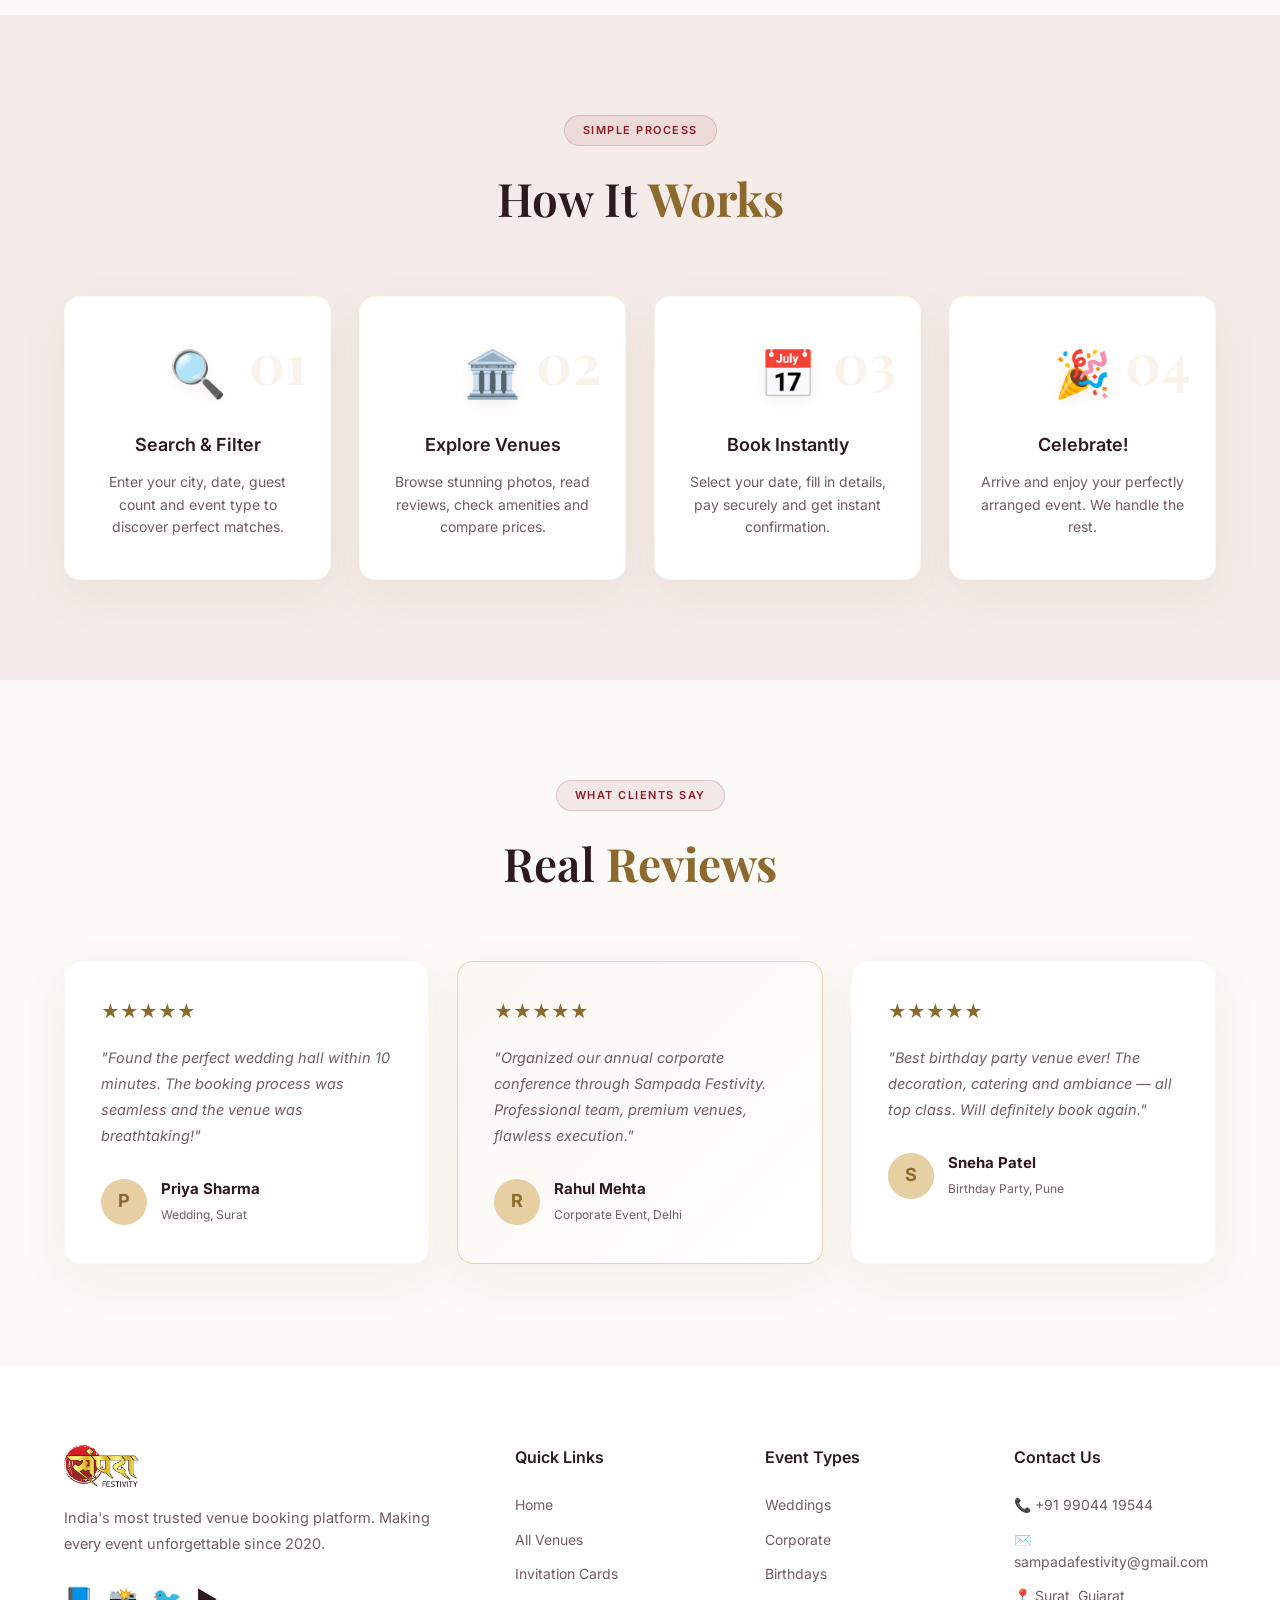
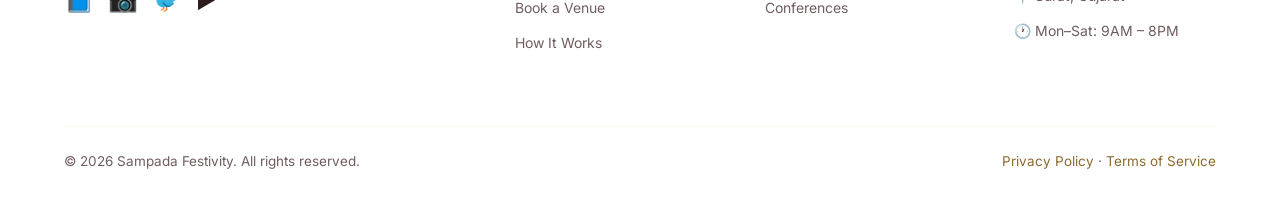
==== commit 14cd0a5d: "feat: add premium Wedding Invitation Card Designs page with live interactive e-card customizer and d" ====
--- a/index.html
+++ b/index.html
@@ -20,6 +20,7 @@
     <ul class="nav-links">
       <li><a href="index.html" class="active">Home</a></li>
       <li><a href="venues.html">Venues</a></li>
+      <li><a href="invitations.html">Invitations</a></li>
       <li><a href="#how-it-works">How It Works</a></li>
       <li><a href="#testimonials">Reviews</a></li>
     </ul>
@@ -340,6 +341,7 @@
         <ul>
           <li><a href="index.html">Home</a></li>
           <li><a href="venues.html">All Venues</a></li>
+          <li><a href="invitations.html">Invitation Cards</a></li>
           <li><a href="booking.html">Book a Venue</a></li>
           <li><a href="#how-it-works">How It Works</a></li>
         </ul>
--- a/css/style.css
+++ b/css/style.css
@@ -1829,3 +1829,803 @@
     gap: 12px;
   }
 }
+
+/* ==========================================
+   ===== WEDDING CARD DESIGNS SECTION ======
+   ========================================== */
+
+/* Page Header & Tabs */
+.page-header {
+  background: linear-gradient(135deg, var(--dark) 0%, var(--crimson-dark) 100%);
+  padding: 140px 0 80px;
+  text-align: center;
+  position: relative;
+  border-bottom: 2px solid var(--gold);
+}
+.page-header h1 {
+  font-family: 'Playfair Display', serif;
+  font-size: clamp(32px, 5vw, 48px);
+  color: var(--white);
+  margin-top: 10px;
+}
+.page-header p {
+  color: rgba(255,255,255,0.8);
+  font-size: 16px;
+  max-width: 600px;
+  margin: 15px auto 0;
+}
+
+/* Tabs */
+.tabs-wrapper {
+  display: flex;
+  justify-content: center;
+  margin-top: -30px;
+  position: relative;
+  z-index: 10;
+  margin-bottom: 40px;
+}
+.tabs-inner {
+  background: var(--white);
+  padding: 8px;
+  border-radius: 50px;
+  box-shadow: 0 10px 30px rgba(140, 106, 46, 0.12);
+  display: flex;
+  border: 1px solid rgba(197,160,89,0.2);
+}
+.tab-btn {
+  padding: 14px 28px;
+  border-radius: 50px;
+  border: none;
+  background: transparent;
+  font-family: 'Inter', sans-serif;
+  font-weight: 600;
+  font-size: 14px;
+  color: var(--text-muted);
+  cursor: pointer;
+  transition: all 0.3s cubic-bezier(0.16, 1, 0.3, 1);
+  display: flex;
+  align-items: center;
+  gap: 8px;
+}
+.tab-btn.active {
+  background: linear-gradient(135deg, var(--crimson) 0%, var(--crimson-dark) 100%);
+  color: var(--white);
+  box-shadow: 0 4px 15px rgba(140, 28, 38, 0.25);
+}
+.tab-btn:hover:not(.active) {
+  color: var(--crimson);
+  background: rgba(140,28,38,0.04);
+}
+
+.tab-pane {
+  display: none;
+}
+.tab-pane.active {
+  display: block;
+}
+
+/* Invitation Search & Filter Bar */
+.invites-filters-bar {
+  background: var(--bg-secondary);
+  border-top: 1px solid rgba(197, 160, 89, 0.15);
+  border-bottom: 1px solid rgba(197, 160, 89, 0.15);
+  padding: 24px 0;
+  margin-bottom: 40px;
+}
+.invites-filters-inner {
+  display: flex;
+  flex-wrap: wrap;
+  gap: 16px;
+  align-items: center;
+  justify-content: space-between;
+}
+.filter-search-box {
+  flex: 1;
+  min-width: 250px;
+  position: relative;
+}
+.filter-search-box input {
+  width: 100%;
+  padding: 14px 20px 14px 44px;
+  border-radius: 30px;
+  border: 1px solid rgba(197,160,89,0.3);
+  outline: none;
+  font-family: 'Inter', sans-serif;
+  font-size: 14px;
+  background: var(--white);
+  transition: all 0.3s;
+}
+.filter-search-box input:focus {
+  border-color: var(--crimson);
+  box-shadow: 0 0 10px rgba(140, 28, 38, 0.1);
+}
+.filter-search-box::before {
+  content: '🔍';
+  position: absolute;
+  left: 18px;
+  top: 50%;
+  transform: translateY(-50%);
+  font-size: 14px;
+  color: var(--text-muted);
+}
+.filter-select {
+  padding: 14px 24px;
+  border-radius: 30px;
+  border: 1px solid rgba(197,160,89,0.3);
+  background: var(--white);
+  font-family: 'Inter', sans-serif;
+  font-size: 14px;
+  font-weight: 500;
+  color: var(--text);
+  outline: none;
+  cursor: pointer;
+  transition: all 0.3s;
+}
+.filter-select:focus {
+  border-color: var(--crimson);
+}
+
+/* Card Grid Styles */
+.invitations-grid {
+  display: grid;
+  grid-template-columns: repeat(auto-fill, minmax(280px, 1fr));
+  gap: 32px;
+  margin-bottom: 80px;
+}
+
+/* Custom Card Component */
+.invite-card {
+  background: var(--white);
+  border-radius: var(--radius);
+  overflow: hidden;
+  border: var(--border-light);
+  box-shadow: var(--shadow);
+  transition: all 0.4s cubic-bezier(0.16, 1, 0.3, 1);
+  display: flex;
+  flex-direction: column;
+}
+.invite-card:hover {
+  transform: translateY(-8px);
+  border-color: rgba(140, 28, 38, 0.25);
+  box-shadow: var(--shadow-hover);
+}
+.invite-card-img {
+  position: relative;
+  height: 280px;
+  overflow: hidden;
+}
+.invite-card-img img {
+  width: 100%;
+  height: 100%;
+  object-fit: cover;
+  transition: transform 0.6s cubic-bezier(0.16, 1, 0.3, 1);
+}
+.invite-card:hover .invite-card-img img {
+  transform: scale(1.06);
+}
+.invite-card-badge {
+  position: absolute;
+  top: 14px;
+  left: 14px;
+  background: linear-gradient(135deg, var(--gold) 0%, var(--gold-dark) 100%);
+  color: var(--white);
+  padding: 6px 14px;
+  border-radius: 50px;
+  font-size: 10px;
+  font-weight: 700;
+  text-transform: uppercase;
+  letter-spacing: 1px;
+}
+.invite-card-fav {
+  position: absolute;
+  top: 14px;
+  right: 14px;
+  background: rgba(255, 255, 255, 0.85);
+  width: 38px;
+  height: 38px;
+  border-radius: 50%;
+  display: flex;
+  align-items: center;
+  justify-content: center;
+  cursor: pointer;
+  font-size: 16px;
+  transition: all 0.3s;
+  box-shadow: 0 4px 10px rgba(0,0,0,0.08);
+}
+.invite-card-fav:hover {
+  background: var(--white);
+  transform: scale(1.1);
+}
+.invite-card-fav.active {
+  background: var(--crimson-light);
+  color: red;
+}
+.invite-card-content {
+  padding: 24px;
+  display: flex;
+  flex-direction: column;
+  flex-grow: 1;
+}
+.invite-card-type-tag {
+  font-size: 11px;
+  font-weight: 700;
+  text-transform: uppercase;
+  color: var(--crimson);
+  letter-spacing: 1px;
+  margin-bottom: 8px;
+}
+.invite-card h3 {
+  font-family: 'Playfair Display', serif;
+  font-size: 18px;
+  font-weight: 600;
+  color: var(--text);
+  margin-bottom: 8px;
+  line-height: 1.3;
+}
+.invite-card p.desc {
+  font-size: 13px;
+  color: var(--text-muted);
+  margin-bottom: 16px;
+  line-height: 1.5;
+  flex-grow: 1;
+}
+.invite-tags {
+  display: flex;
+  flex-wrap: wrap;
+  gap: 6px;
+  margin-bottom: 18px;
+}
+.invite-tag {
+  background: var(--crimson-light);
+  color: var(--crimson-dark);
+  font-size: 10px;
+  font-weight: 600;
+  padding: 4px 10px;
+  border-radius: 4px;
+  border: 1px solid rgba(140, 28, 38, 0.08);
+}
+.invite-card-footer {
+  display: flex;
+  align-items: center;
+  justify-content: space-between;
+  border-top: 1px solid rgba(197, 160, 89, 0.1);
+  padding-top: 16px;
+  margin-top: auto;
+}
+.invite-price-box {
+  display: flex;
+  flex-direction: column;
+}
+.invite-price {
+  font-family: 'Playfair Display', serif;
+  font-size: 20px;
+  color: var(--crimson);
+  font-weight: 700;
+}
+.invite-price span {
+  font-size: 11px;
+  color: var(--text-muted);
+  font-family: 'Inter', sans-serif;
+  font-weight: 500;
+}
+.invite-min-order {
+  font-size: 11px;
+  color: var(--text-muted);
+  margin-top: 2px;
+}
+
+/* Elegant Details Modal */
+.modal-overlay {
+  position: fixed;
+  inset: 0;
+  background: rgba(31, 17, 19, 0.6);
+  backdrop-filter: blur(8px);
+  z-index: 2000;
+  display: flex;
+  align-items: center;
+  justify-content: center;
+  padding: 24px;
+  opacity: 0;
+  pointer-events: none;
+  transition: opacity 0.4s ease;
+}
+.modal-overlay.active {
+  opacity: 1;
+  pointer-events: auto;
+}
+.modal-container {
+  background: var(--bg-primary);
+  width: 100%;
+  max-width: 950px;
+  max-height: 90vh;
+  border-radius: var(--radius);
+  border: 1px solid var(--gold);
+  box-shadow: 0 25px 80px rgba(0,0,0,0.3);
+  overflow-y: auto;
+  position: relative;
+  transform: translateY(30px) scale(0.95);
+  transition: all 0.4s cubic-bezier(0.16, 1, 0.3, 1);
+  display: flex;
+  flex-direction: column;
+}
+.modal-overlay.active .modal-container {
+  transform: translateY(0) scale(1);
+}
+.close-modal {
+  position: absolute;
+  top: 20px;
+  right: 20px;
+  width: 40px;
+  height: 40px;
+  border-radius: 50%;
+  background: var(--white);
+  border: 1px solid rgba(197,160,89,0.2);
+  font-size: 20px;
+  color: var(--text);
+  display: flex;
+  align-items: center;
+  justify-content: center;
+  cursor: pointer;
+  z-index: 10;
+  transition: all 0.3s;
+}
+.close-modal:hover {
+  background: var(--crimson);
+  color: var(--white);
+  transform: rotate(90deg);
+}
+
+.modal-content-grid {
+  display: grid;
+  grid-template-columns: 1.2fr 1fr;
+  gap: 40px;
+  padding: 40px;
+}
+.modal-left {
+  display: flex;
+  flex-direction: column;
+  gap: 20px;
+}
+.modal-gallery-main {
+  height: 380px;
+  border-radius: var(--radius);
+  overflow: hidden;
+  border: 1px solid rgba(197,160,89,0.15);
+}
+.modal-gallery-main img {
+  width: 100%;
+  height: 100%;
+  object-fit: cover;
+}
+.modal-gallery-thumbs {
+  display: flex;
+  gap: 12px;
+}
+.modal-thumb {
+  width: 80px;
+  height: 80px;
+  border-radius: 10px;
+  overflow: hidden;
+  border: 2px solid transparent;
+  cursor: pointer;
+  transition: all 0.3s;
+}
+.modal-thumb.active, .modal-thumb:hover {
+  border-color: var(--crimson);
+  transform: scale(1.05);
+}
+.modal-thumb img {
+  width: 100%;
+  height: 100%;
+  object-fit: cover;
+}
+
+.modal-right {
+  display: flex;
+  flex-direction: column;
+}
+.modal-right h2 {
+  font-family: 'Playfair Display', serif;
+  font-size: 28px;
+  color: var(--text);
+  margin-bottom: 8px;
+}
+.modal-rating-row {
+  display: flex;
+  align-items: center;
+  gap: 8px;
+  font-size: 14px;
+  margin-bottom: 20px;
+}
+.modal-price-row {
+  background: var(--crimson-light);
+  border: 1px solid rgba(140,28,38,0.06);
+  padding: 16px 24px;
+  border-radius: 12px;
+  margin-bottom: 24px;
+}
+.modal-price-large {
+  font-family: 'Playfair Display', serif;
+  font-size: 28px;
+  color: var(--crimson);
+  font-weight: 700;
+}
+.modal-price-large span {
+  font-size: 12px;
+  color: var(--text-muted);
+  font-family: 'Inter', sans-serif;
+}
+.modal-right p.desc {
+  font-size: 14px;
+  color: var(--text-muted);
+  line-height: 1.6;
+  margin-bottom: 24px;
+}
+
+.modal-specs-title {
+  font-size: 13px;
+  font-weight: 700;
+  text-transform: uppercase;
+  letter-spacing: 1px;
+  color: var(--crimson-dark);
+  margin-bottom: 12px;
+}
+.modal-specs-list {
+  display: flex;
+  flex-direction: column;
+  gap: 8px;
+  margin-bottom: 30px;
+}
+.modal-spec-item {
+  display: flex;
+  justify-content: space-between;
+  font-size: 13.5px;
+  border-bottom: 1px dashed rgba(197,160,89,0.15);
+  padding-bottom: 6px;
+}
+.modal-spec-label {
+  color: var(--text-muted);
+}
+.modal-spec-val {
+  font-weight: 600;
+  color: var(--text);
+}
+
+/* Modal Enquiry Form */
+.modal-form {
+  margin-top: auto;
+}
+.modal-form-title {
+  font-family: 'Playfair Display', serif;
+  font-size: 18px;
+  margin-bottom: 12px;
+}
+.modal-form-row {
+  display: grid;
+  grid-template-columns: 1fr 1fr;
+  gap: 12px;
+  margin-bottom: 12px;
+}
+.modal-form input, .modal-form select {
+  width: 100%;
+  padding: 10px 14px;
+  border-radius: 8px;
+  border: 1px solid rgba(197,160,89,0.3);
+  font-family: 'Inter', sans-serif;
+  font-size: 13px;
+  outline: none;
+}
+.modal-form input:focus, .modal-form select:focus {
+  border-color: var(--crimson);
+}
+.modal-form .btn-submit {
+  width: 100%;
+  background: linear-gradient(135deg, var(--crimson) 0%, var(--crimson-dark) 100%);
+  color: var(--white);
+  border: none;
+  padding: 12px;
+  border-radius: 8px;
+  font-weight: 600;
+  font-size: 13.5px;
+  cursor: pointer;
+  transition: all 0.3s;
+}
+.modal-form .btn-submit:hover {
+  background: var(--gold-dark);
+  box-shadow: 0 4px 15px rgba(140,28,38,0.2);
+}
+
+/* ==========================================
+   ===== LIVE E-CARD BUILDER / CUSTOMIZER =====
+   ========================================== */
+.customizer-layout {
+  display: grid;
+  grid-template-columns: 1fr 1.2fr;
+  gap: 40px;
+  margin-bottom: 80px;
+  background: var(--white);
+  border-radius: var(--radius);
+  border: var(--border-light);
+  box-shadow: var(--shadow);
+  padding: 40px;
+}
+
+.customizer-panel {
+  display: flex;
+  flex-direction: column;
+}
+.customizer-panel h3 {
+  font-family: 'Playfair Display', serif;
+  font-size: 24px;
+  margin-bottom: 8px;
+}
+.customizer-panel p.subtitle {
+  font-size: 14px;
+  color: var(--text-muted);
+  margin-bottom: 28px;
+}
+.control-group {
+  margin-bottom: 20px;
+}
+.control-group label {
+  display: block;
+  font-size: 12px;
+  font-weight: 700;
+  text-transform: uppercase;
+  letter-spacing: 0.8px;
+  color: var(--text-muted);
+  margin-bottom: 8px;
+}
+.control-group input, .control-group select {
+  width: 100%;
+  padding: 12px 16px;
+  border-radius: 8px;
+  border: 1px solid rgba(197,160,89,0.3);
+  font-family: 'Inter', sans-serif;
+  font-size: 14px;
+  outline: none;
+}
+.control-group input:focus, .control-group select:focus {
+  border-color: var(--crimson);
+}
+.color-options {
+  display: flex;
+  gap: 12px;
+}
+.color-pill {
+  width: 36px;
+  height: 36px;
+  border-radius: 50%;
+  border: 2px solid transparent;
+  cursor: pointer;
+  transition: all 0.3s;
+  position: relative;
+}
+.color-pill.active {
+  border-color: var(--crimson);
+  transform: scale(1.1);
+}
+.color-pill::after {
+  content: '✓';
+  position: absolute;
+  inset: 0;
+  display: flex;
+  align-items: center;
+  justify-content: center;
+  color: var(--white);
+  font-weight: bold;
+  font-size: 13px;
+  opacity: 0;
+}
+.color-pill.active::after {
+  opacity: 1;
+}
+
+/* Preview Screen Container */
+.preview-container {
+  display: flex;
+  align-items: center;
+  justify-content: center;
+  background: var(--bg-secondary);
+  border-radius: var(--radius);
+  padding: 30px;
+  border: 1px dashed rgba(197,160,89,0.4);
+  position: relative;
+}
+.live-invite-card {
+  width: 100%;
+  max-width: 360px;
+  height: 520px;
+  border-radius: 12px;
+  box-shadow: 0 15px 35px rgba(0,0,0,0.18);
+  position: relative;
+  overflow: hidden;
+  padding: 36px;
+  display: flex;
+  flex-direction: column;
+  align-items: center;
+  justify-content: space-between;
+  text-align: center;
+  transition: all 0.5s cubic-bezier(0.16, 1, 0.3, 1);
+}
+
+/* Floral Borders for Card Preview */
+.card-border-frame {
+  position: absolute;
+  inset: 16px;
+  border: 2px solid;
+  pointer-events: none;
+  transition: border-color 0.4s;
+}
+.card-border-frame::before {
+  content: '';
+  position: absolute;
+  inset: 4px;
+  border: 1px solid;
+  opacity: 0.6;
+}
+.card-corner-decor {
+  position: absolute;
+  width: 24px;
+  height: 24px;
+  border: 3px solid;
+  pointer-events: none;
+  transition: border-color 0.4s;
+}
+.corner-tl { top: 10px; left: 10px; border-right: none; border-bottom: none; }
+.corner-tr { top: 10px; right: 10px; border-left: none; border-bottom: none; }
+.corner-bl { bottom: 10px; left: 10px; border-right: none; border-top: none; }
+.corner-br { bottom: 10px; right: 10px; border-left: none; border-top: none; }
+
+/* Text styles inside card preview */
+.card-intro {
+  font-size: 11px;
+  font-weight: 600;
+  letter-spacing: 2px;
+  text-transform: uppercase;
+  margin-top: 15px;
+}
+.card-couple {
+  display: flex;
+  flex-direction: column;
+  align-items: center;
+  gap: 4px;
+  margin: auto 0;
+}
+.card-name {
+  font-size: 34px;
+  line-height: 1.1;
+  font-weight: 400;
+}
+.card-amp {
+  font-size: 24px;
+  font-family: 'Playfair Display', serif;
+  font-style: italic;
+  margin: 6px 0;
+}
+.card-details-box {
+  display: flex;
+  flex-direction: column;
+  align-items: center;
+  gap: 8px;
+  margin-bottom: 15px;
+}
+.card-req {
+  font-size: 10px;
+  font-weight: 500;
+  text-transform: uppercase;
+  letter-spacing: 1px;
+}
+.card-date {
+  font-size: 13px;
+  font-weight: 600;
+  letter-spacing: 1px;
+  border-top: 1px solid;
+  border-bottom: 1px solid;
+  padding: 4px 12px;
+  margin: 4px 0;
+}
+.card-venue {
+  font-size: 12px;
+  font-weight: 500;
+  line-height: 1.4;
+  max-width: 220px;
+}
+
+/* Color Scheme Settings for Live Card Preview */
+.theme-crimson-gold {
+  background: radial-gradient(circle, var(--crimson) 0%, var(--crimson-dark) 100%);
+  color: var(--gold-light);
+}
+.theme-crimson-gold .card-border-frame,
+.theme-crimson-gold .card-border-frame::before,
+.theme-crimson-gold .card-corner-decor,
+.theme-crimson-gold .card-date {
+  border-color: var(--gold);
+}
+.theme-crimson-gold .card-amp,
+.theme-crimson-gold .card-req {
+  color: var(--gold);
+}
+
+.theme-pastel-peach {
+  background: radial-gradient(circle, #FFFDFB 0%, #F5ECE9 100%);
+  color: #5C4A48;
+}
+.theme-pastel-peach .card-border-frame,
+.theme-pastel-peach .card-border-frame::before,
+.theme-pastel-peach .card-corner-decor,
+.theme-pastel-peach .card-date {
+  border-color: var(--crimson);
+}
+.theme-pastel-peach .card-amp,
+.theme-pastel-peach .card-req,
+.theme-pastel-peach .card-intro {
+  color: var(--crimson);
+}
+
+.theme-royal-navy {
+  background: radial-gradient(circle, #1F2E3D 0%, #0F1722 100%);
+  color: var(--gold-light);
+}
+.theme-royal-navy .card-border-frame,
+.theme-royal-navy .card-border-frame::before,
+.theme-royal-navy .card-corner-decor,
+.theme-royal-navy .card-date {
+  border-color: var(--gold);
+}
+.theme-royal-navy .card-amp,
+.theme-royal-navy .card-req {
+  color: var(--gold);
+}
+
+.theme-forest-gold {
+  background: radial-gradient(circle, #1F3025 0%, #101A14 100%);
+  color: var(--gold-light);
+}
+.theme-forest-gold .card-border-frame,
+.theme-forest-gold .card-border-frame::before,
+.theme-forest-gold .card-corner-decor,
+.theme-forest-gold .card-date {
+  border-color: var(--gold);
+}
+.theme-forest-gold .card-amp,
+.theme-forest-gold .card-req {
+  color: var(--gold);
+}
+
+/* Typography styles inside Card Preview based on Selection */
+.font-script .card-name {
+  font-family: 'Playfair Display', serif; /* Script Font Fallback */
+  font-style: italic;
+  font-size: 38px;
+}
+.font-royal .card-name {
+  font-family: 'Playfair Display', serif;
+  font-weight: 700;
+  text-transform: uppercase;
+  letter-spacing: 2px;
+}
+.font-modern .card-name {
+  font-family: 'Inter', sans-serif;
+  font-weight: 300;
+  letter-spacing: 4px;
+}
+
+/* Responsive Customizer */
+@media (max-width: 900px) {
+  .customizer-layout {
+    grid-template-columns: 1fr;
+    gap: 32px;
+    padding: 24px;
+  }
+  .modal-content-grid {
+    grid-template-columns: 1fr;
+    gap: 24px;
+    padding: 24px;
+  }
+  .modal-gallery-main {
+    height: 250px;
+  }
+}
+
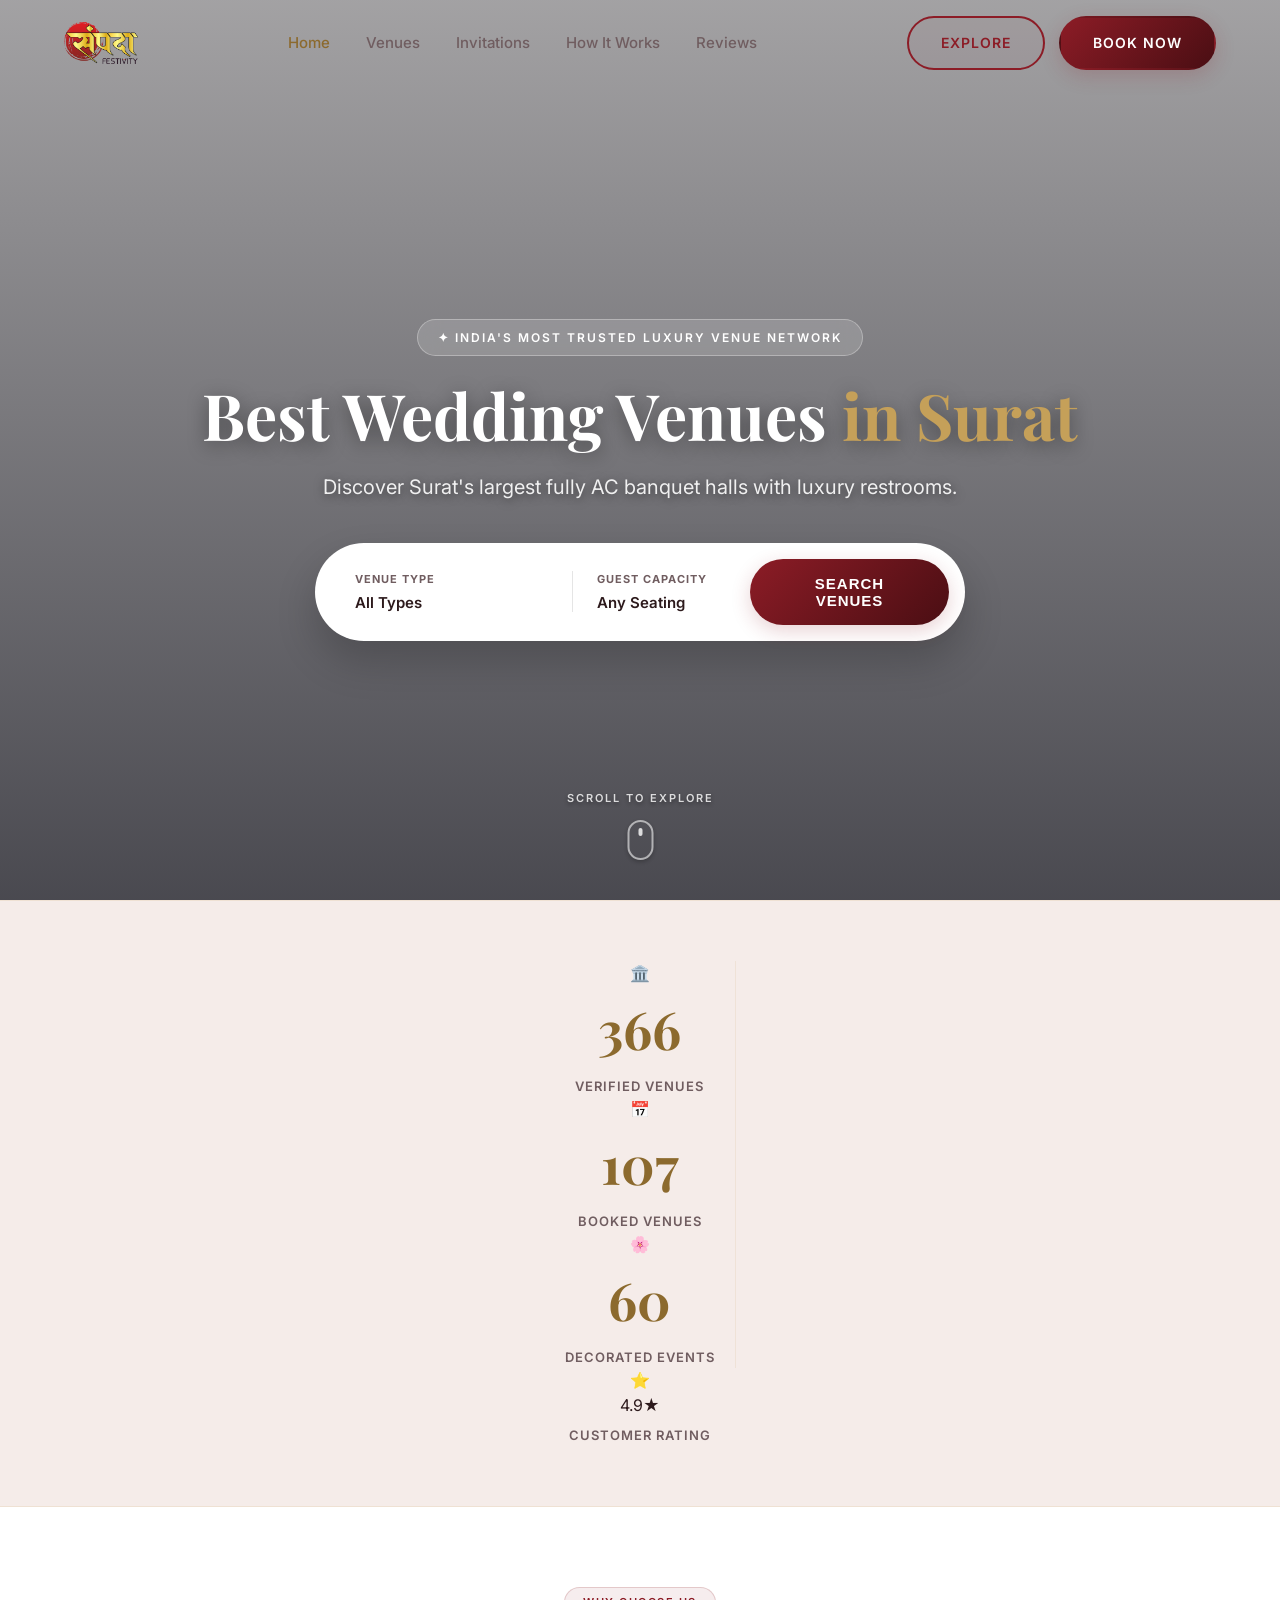
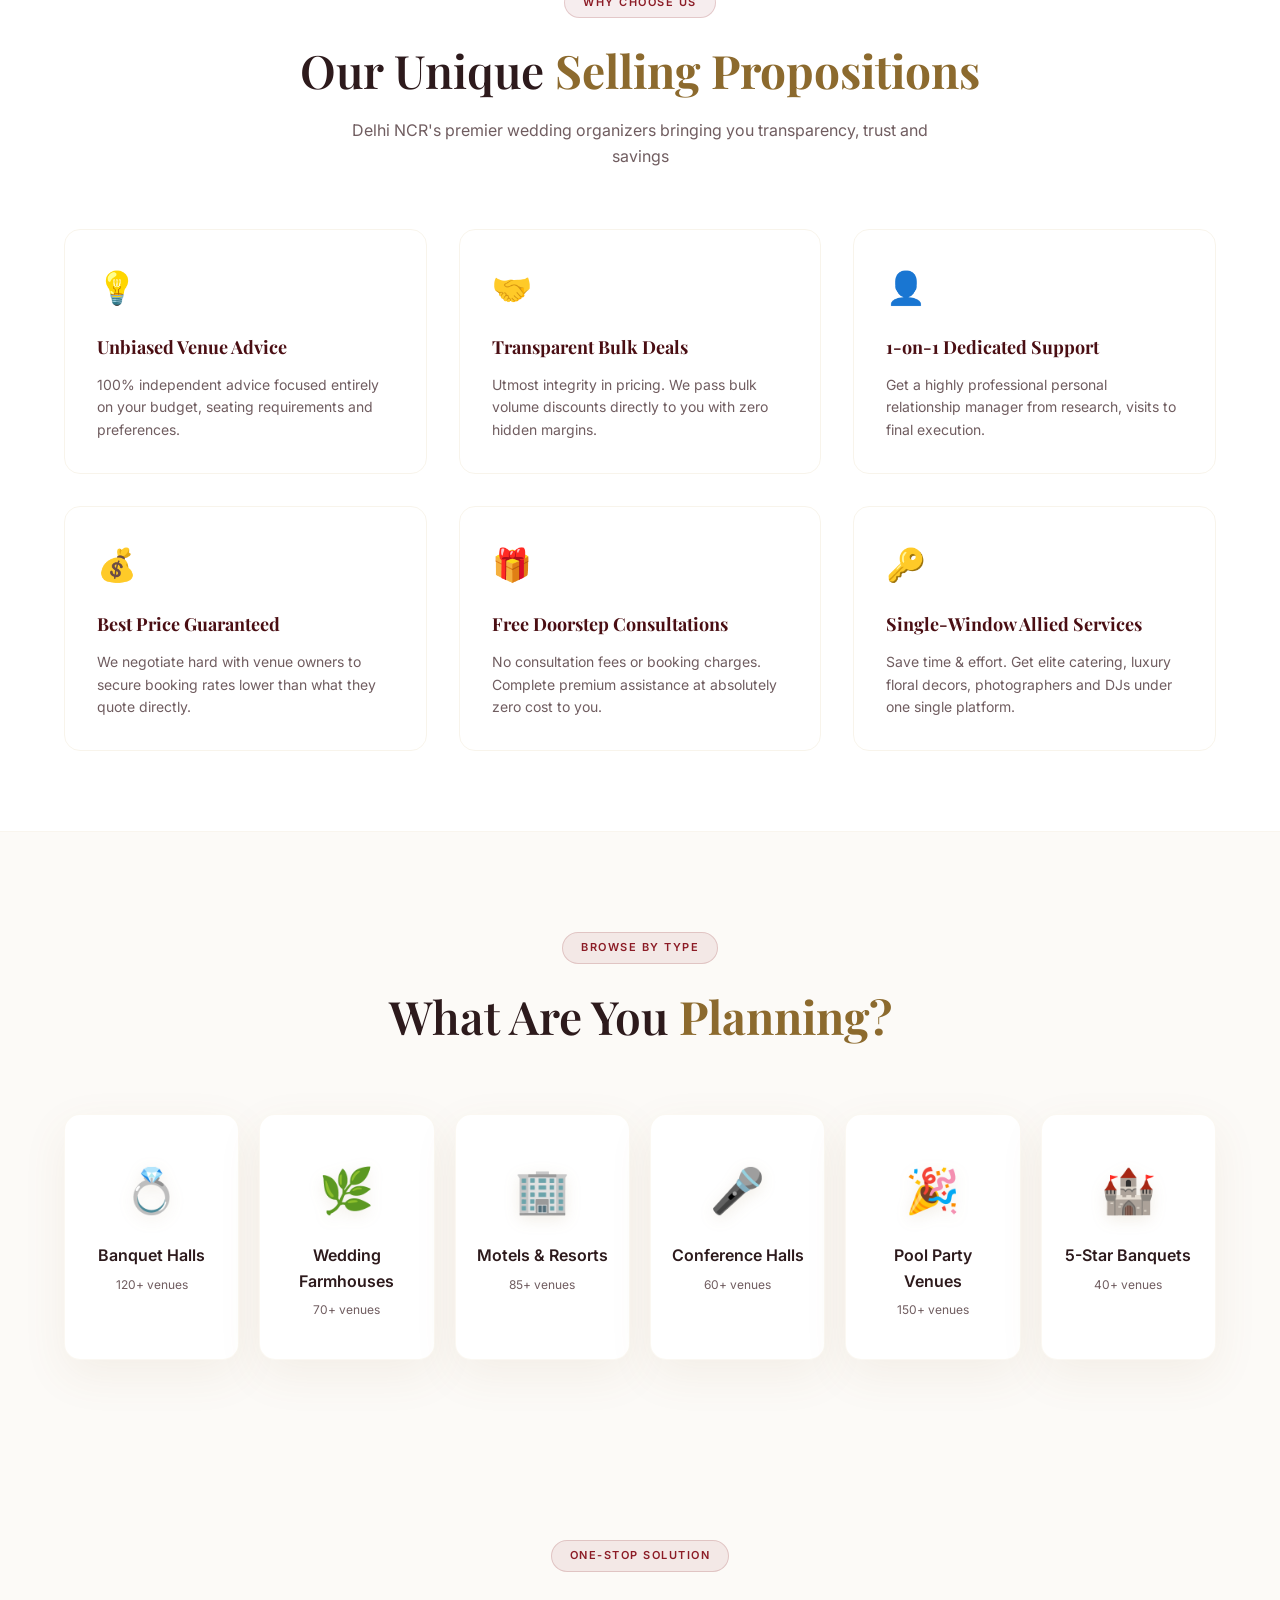
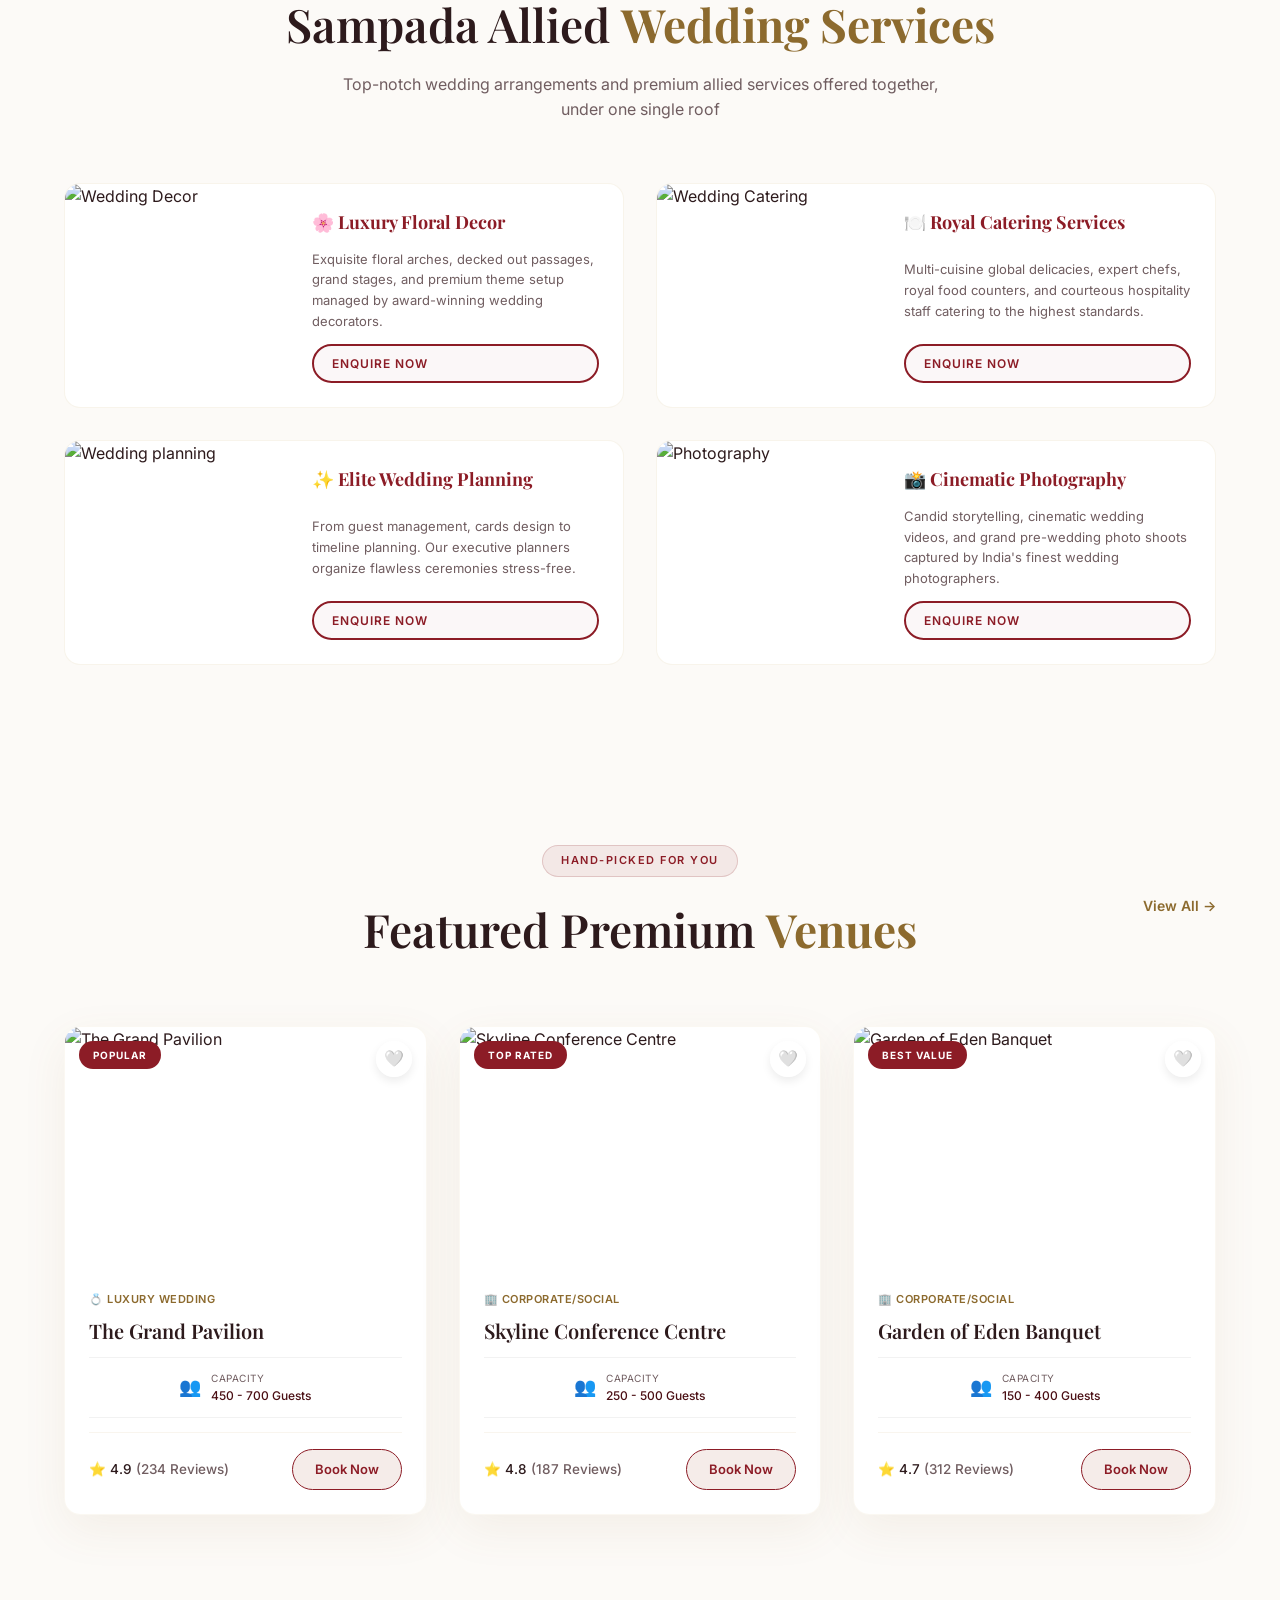
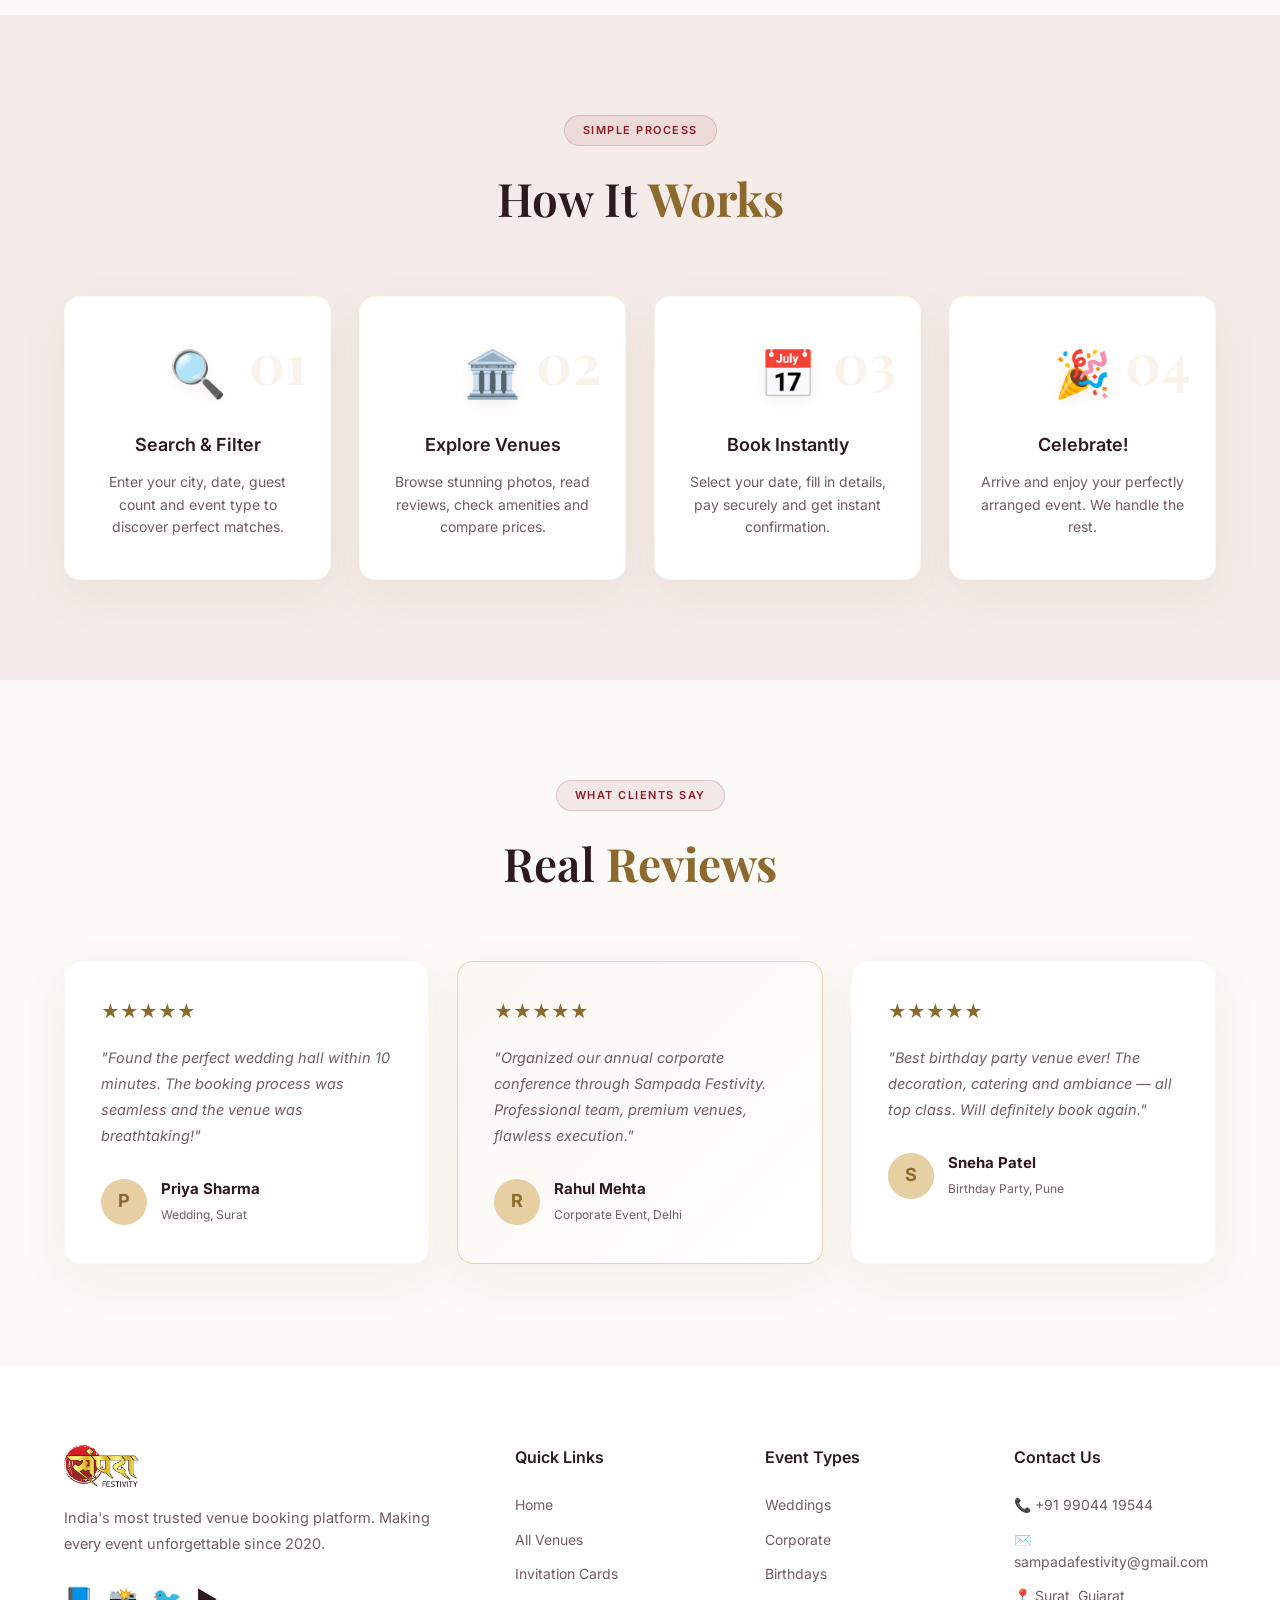
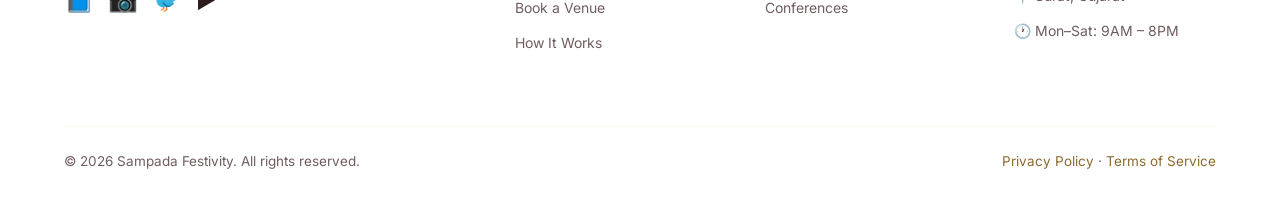
==== commit 8dedf0b1: "style: add custom brand logo favicon to all pages" ====
--- a/index.html
+++ b/index.html
@@ -10,6 +10,7 @@
   <link rel="preconnect" href="https://fonts.googleapis.com" />
   <link href="https://fonts.googleapis.com/css2?family=Playfair+Display:wght@400;600;700&family=Inter:wght@300;400;500;600&display=swap" rel="stylesheet" />
   <link rel="stylesheet" href="css/style.css" />
+  <link rel="icon" type="image/png" href="img/logo.png" />
 </head>
 <body>
 
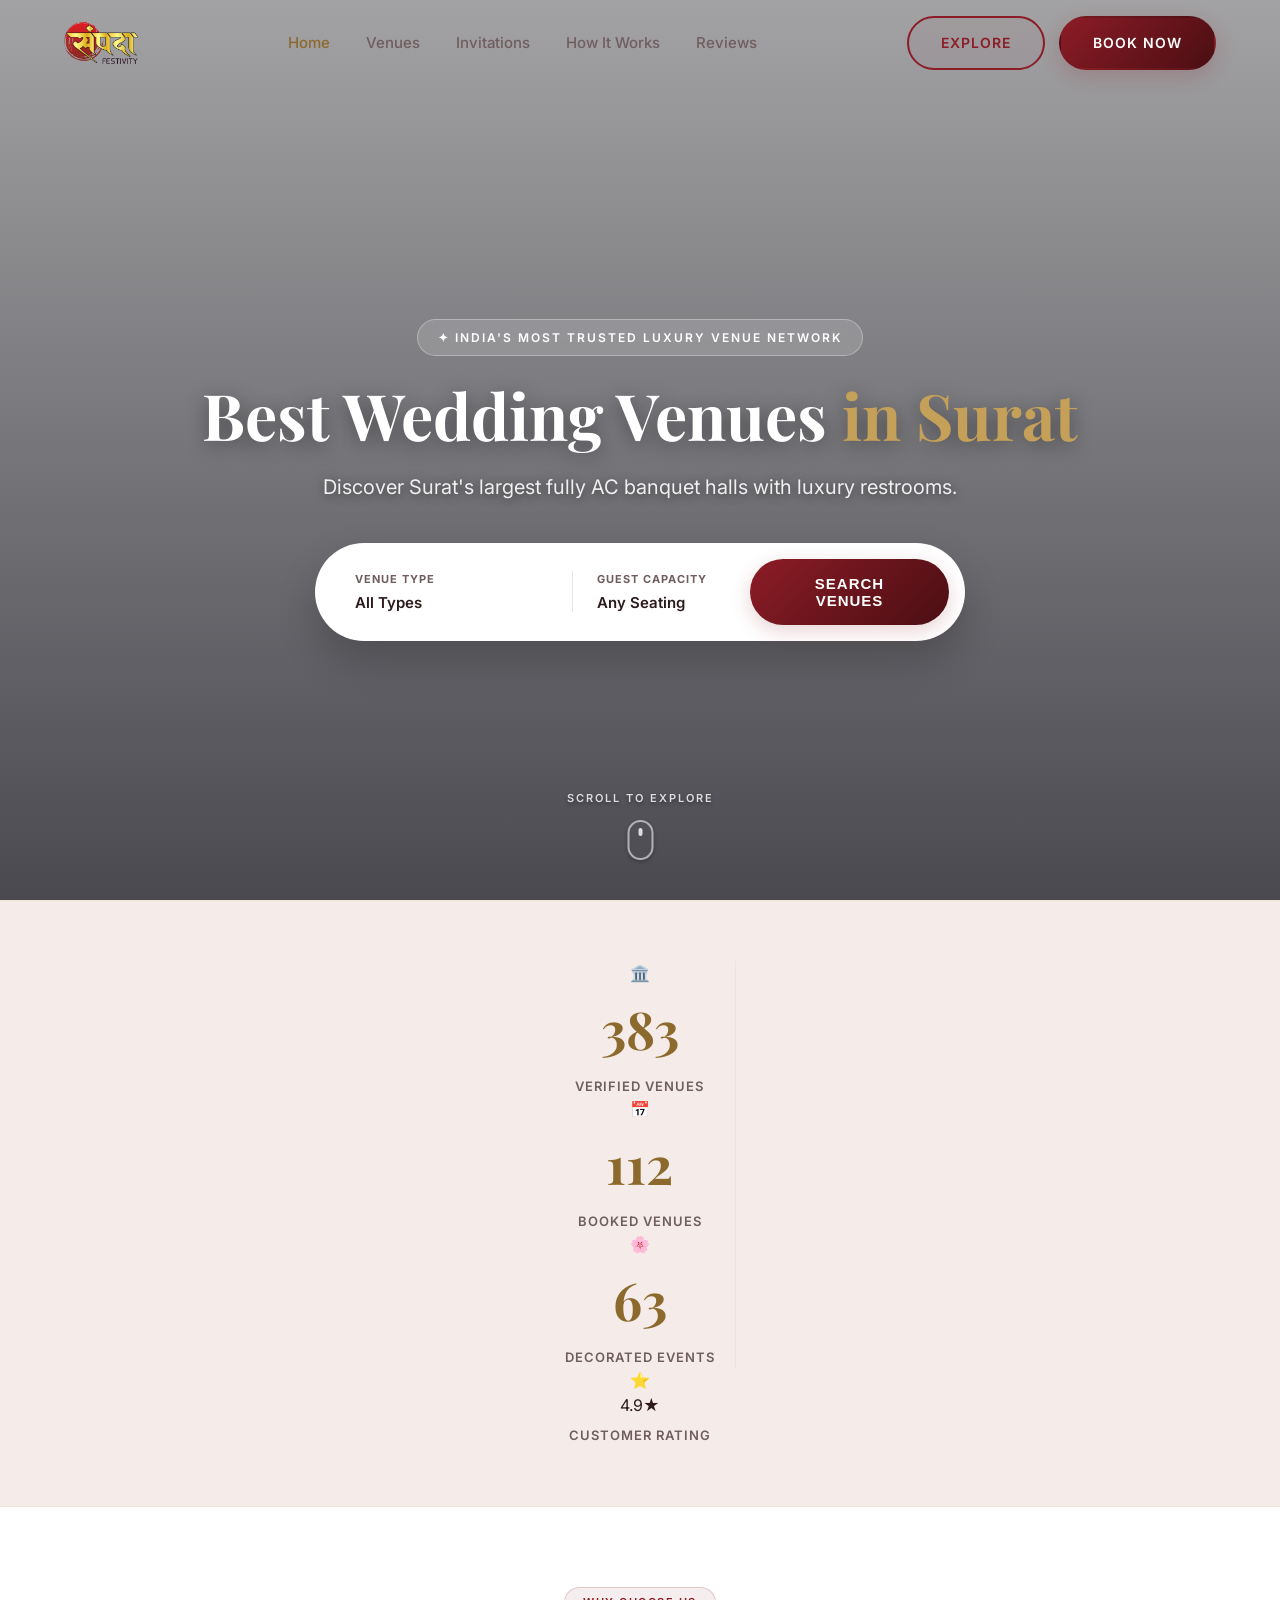
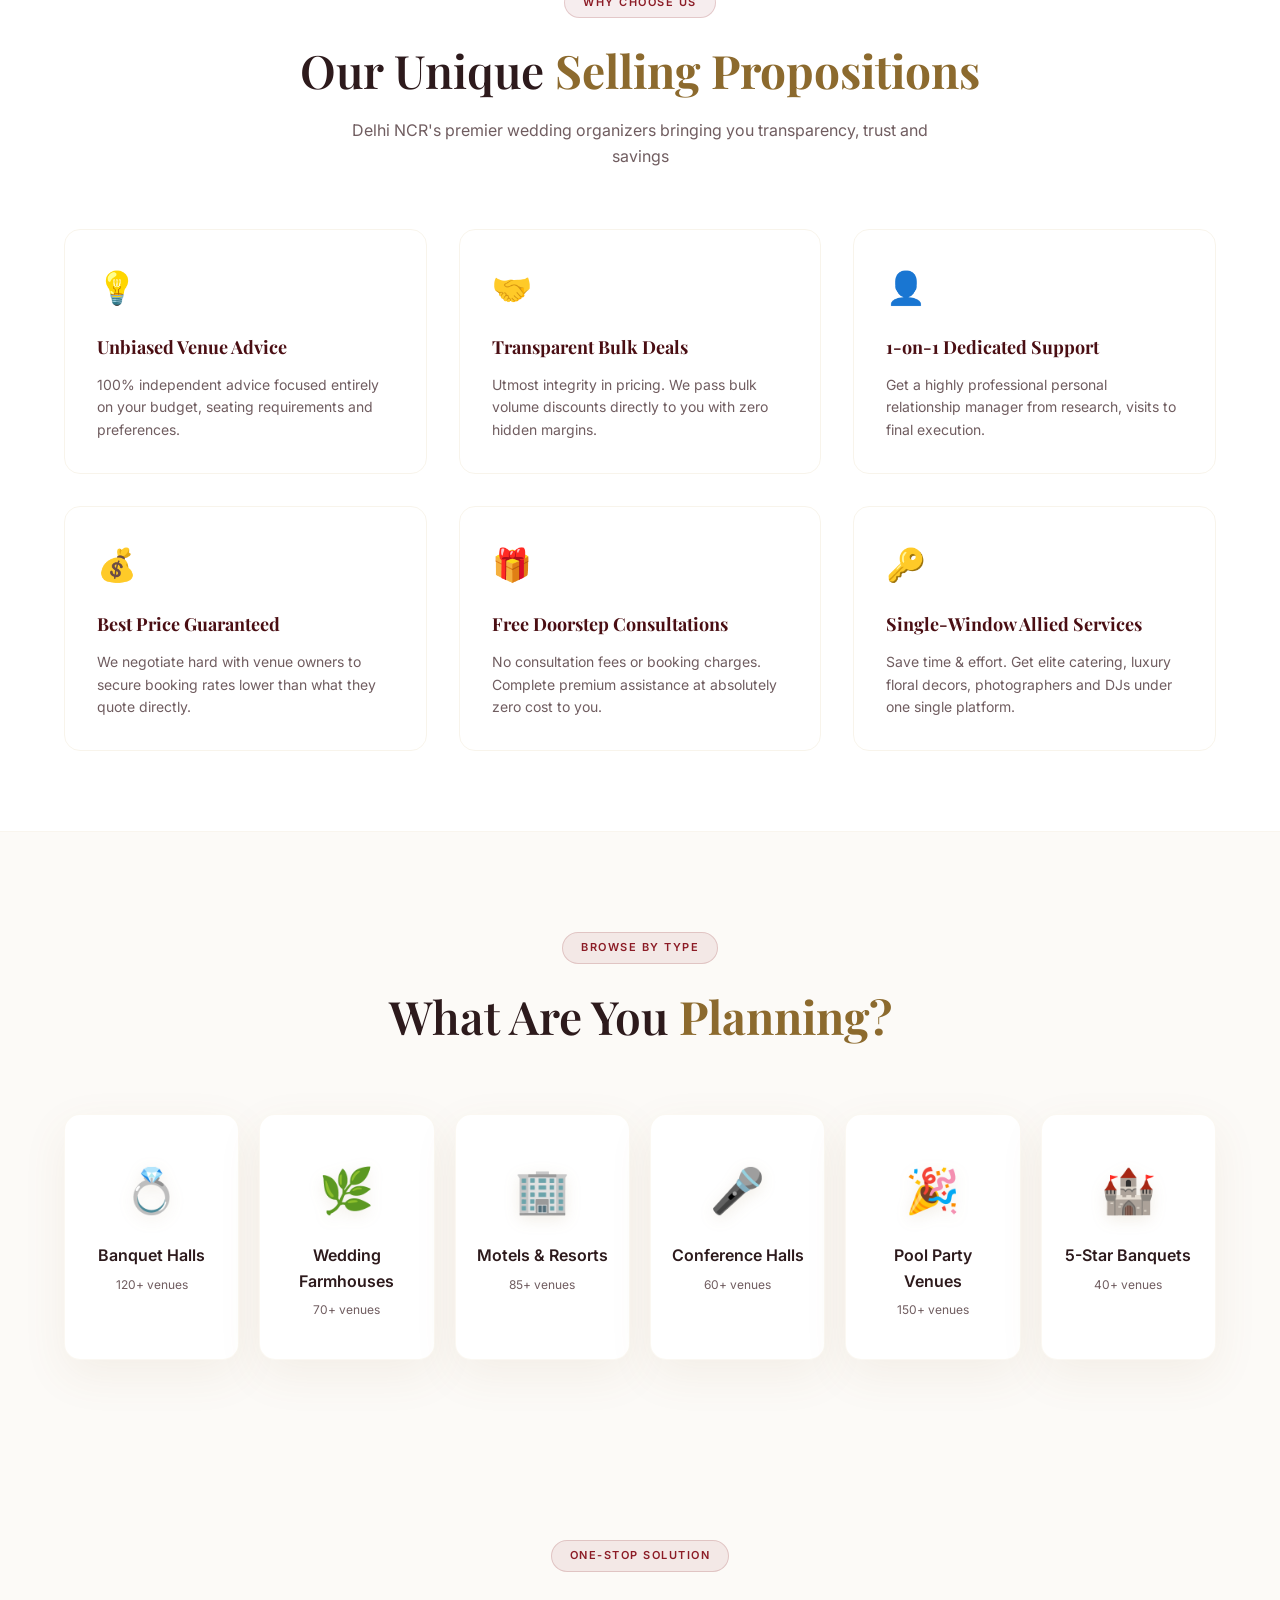
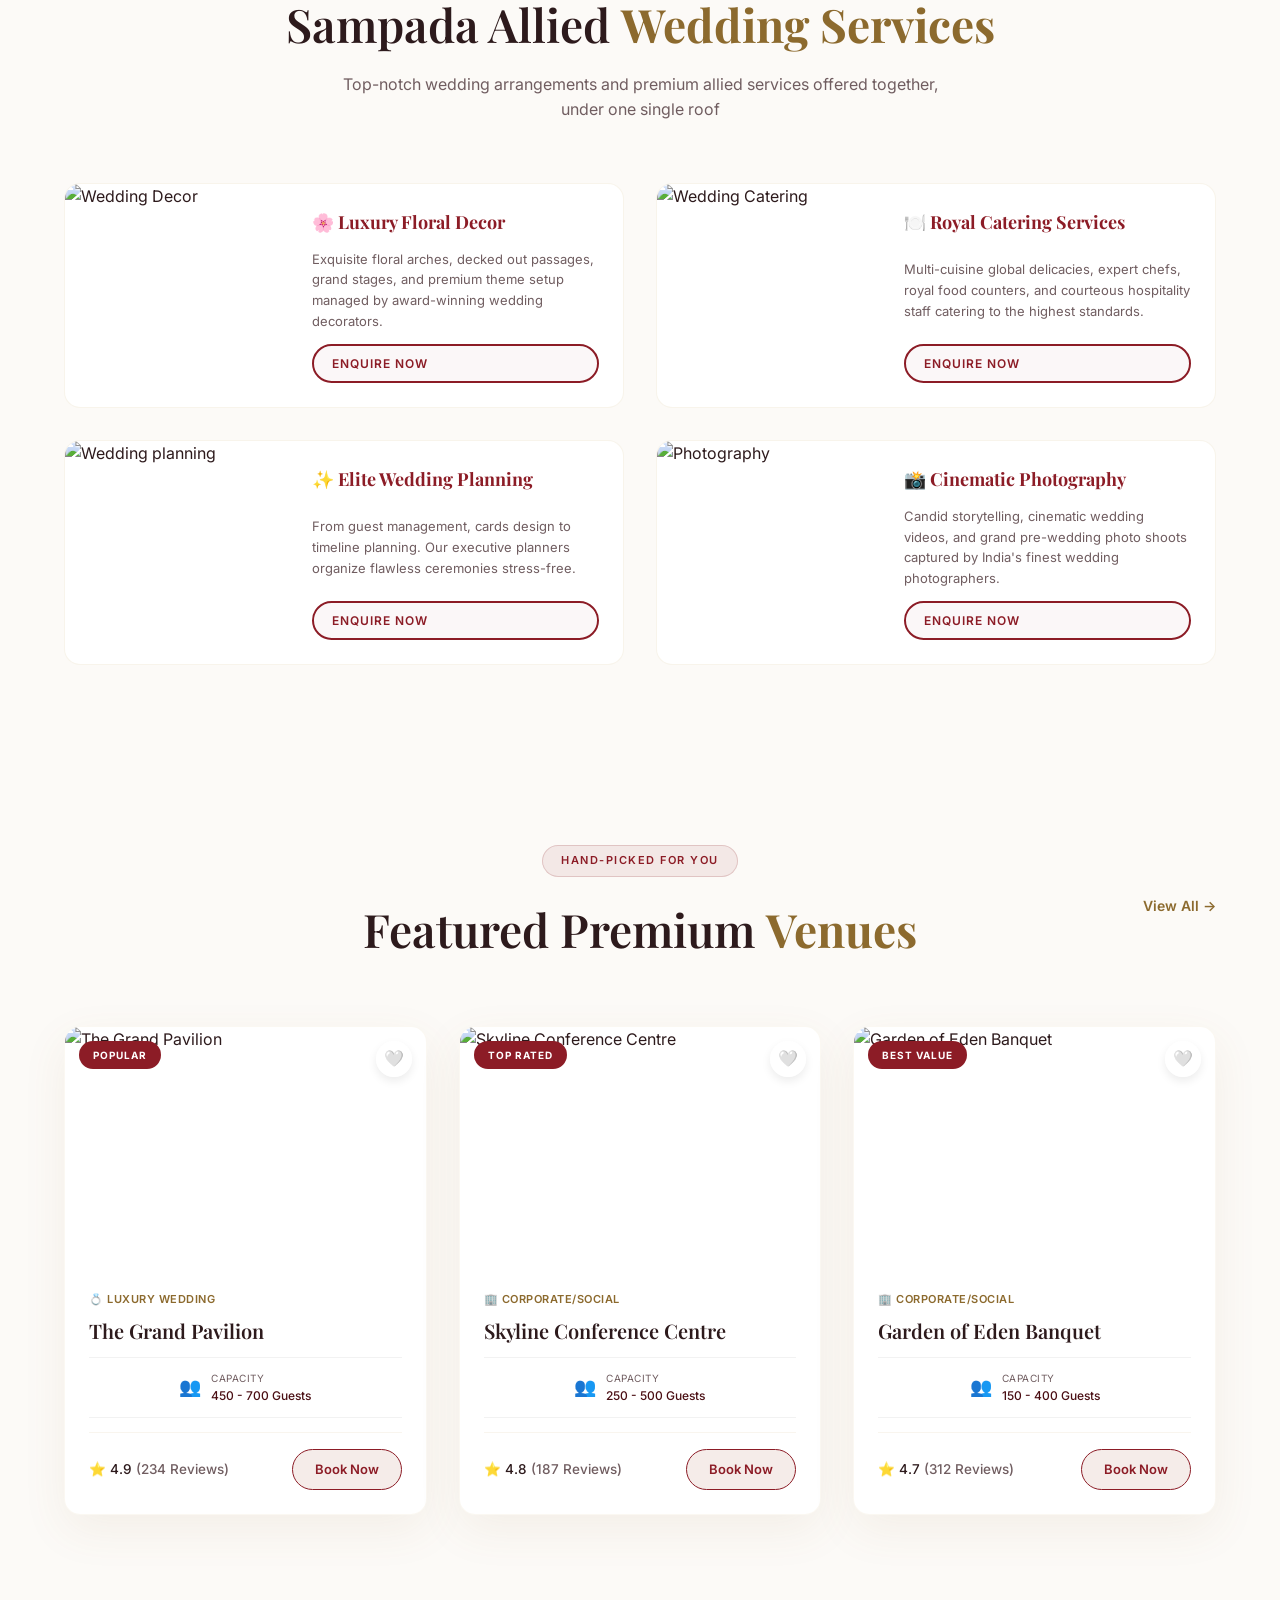
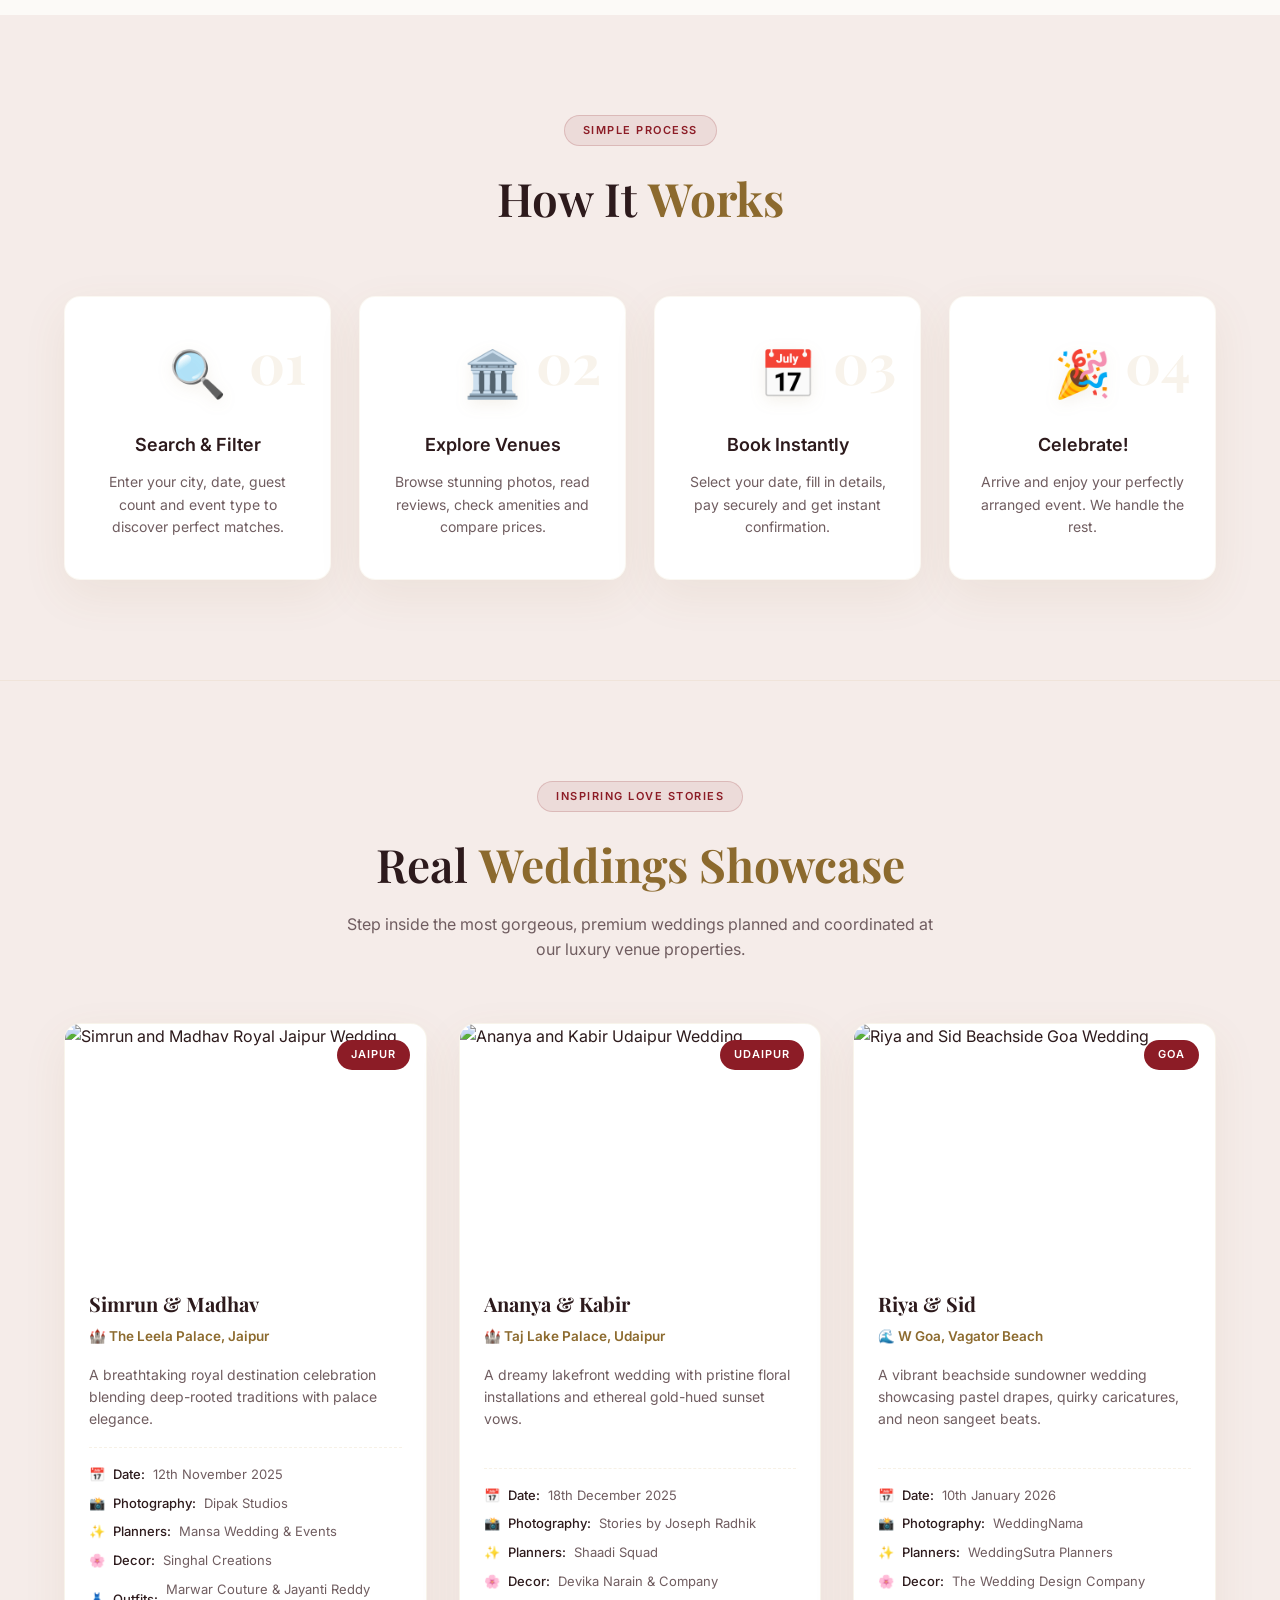
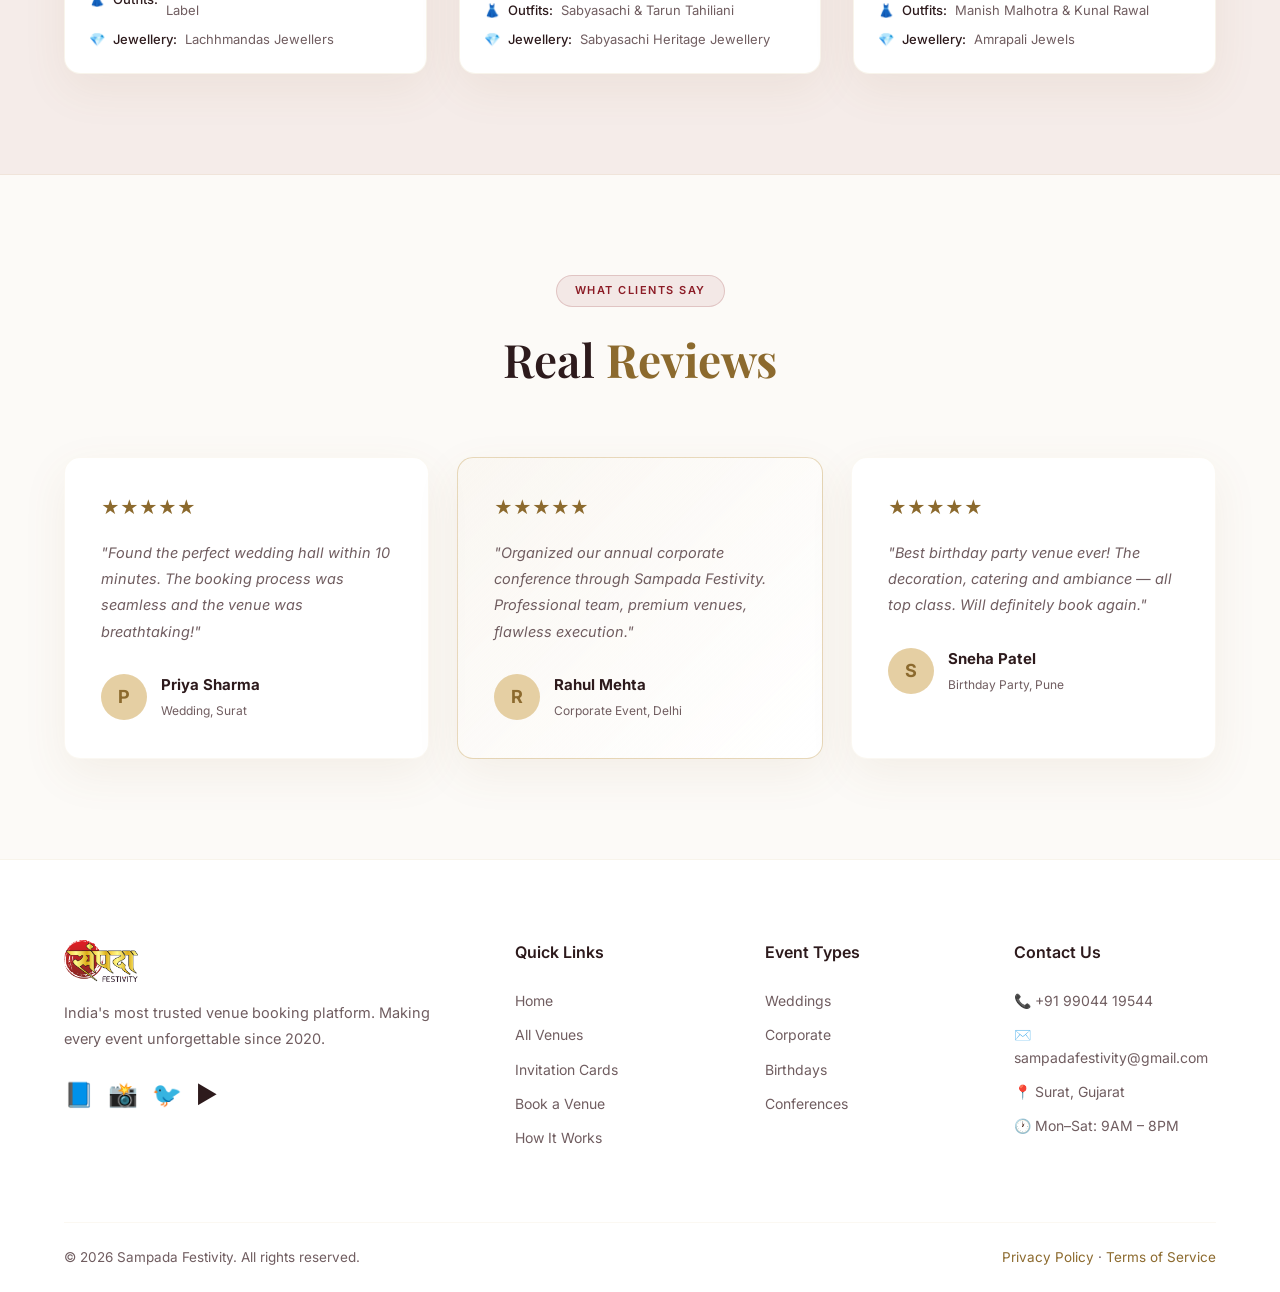
==== commit 6654b17a: "feat: add real weddings showcase section featuring Madhav and Simrun Royal Jaipur Wedding details" ====
--- a/index.html
+++ b/index.html
@@ -290,6 +290,88 @@
   </div>
 </section>
 
+<!-- REAL WEDDINGS SHOWCASE -->
+<section class="section real-weddings-section" id="real-weddings">
+  <div class="container">
+    <div class="section-header fade-in">
+      <span class="section-tag">Inspiring Love Stories</span>
+      <h2>Real <span class="gold">Weddings Showcase</span></h2>
+      <p style="max-width: 600px; margin: 10px auto 0; color: var(--text-muted);">Step inside the most gorgeous, premium weddings planned and coordinated at our luxury venue properties.</p>
+    </div>
+    
+    <div class="real-weddings-grid">
+      <!-- Madhav and Simrun Wedding Card -->
+      <div class="wedding-story-card fade-in">
+        <div class="wedding-story-img">
+          <img src="https://images.unsplash.com/photo-1583939003579-730e3918a45a?w=800&q=80" alt="Simrun and Madhav Royal Jaipur Wedding"/>
+          <span class="wedding-story-badge">Jaipur</span>
+        </div>
+        <div class="wedding-story-content">
+          <h3>Simrun & Madhav</h3>
+          <div class="wedding-story-venue">🏰 The Leela Palace, Jaipur</div>
+          <p style="font-size: 14px; color: var(--text-muted); line-height: 1.6; margin-bottom: 16px;">
+            A breathtaking royal destination celebration blending deep-rooted traditions with palace elegance.
+          </p>
+          <div class="wedding-story-meta-list">
+            <div class="wedding-story-meta-item">📅 <strong>Date:</strong> 12th November 2025</div>
+            <div class="wedding-story-meta-item">📸 <strong>Photography:</strong> Dipak Studios</div>
+            <div class="wedding-story-meta-item">✨ <strong>Planners:</strong> Mansa Wedding & Events</div>
+            <div class="wedding-story-meta-item">🌸 <strong>Decor:</strong> Singhal Creations</div>
+            <div class="wedding-story-meta-item">👗 <strong>Outfits:</strong> Marwar Couture & Jayanti Reddy Label</div>
+            <div class="wedding-story-meta-item">💎 <strong>Jewellery:</strong> Lachhmandas Jewellers</div>
+          </div>
+        </div>
+      </div>
+
+      <!-- Card 2: Ananya & Kabir -->
+      <div class="wedding-story-card fade-in">
+        <div class="wedding-story-img">
+          <img src="https://images.unsplash.com/photo-1607190074257-dd4b7af0309f?w=800&q=80" alt="Ananya and Kabir Udaipur Wedding"/>
+          <span class="wedding-story-badge">Udaipur</span>
+        </div>
+        <div class="wedding-story-content">
+          <h3>Ananya & Kabir</h3>
+          <div class="wedding-story-venue">🏰 Taj Lake Palace, Udaipur</div>
+          <p style="font-size: 14px; color: var(--text-muted); line-height: 1.6; margin-bottom: 16px;">
+            A dreamy lakefront wedding with pristine floral installations and ethereal gold-hued sunset vows.
+          </p>
+          <div class="wedding-story-meta-list">
+            <div class="wedding-story-meta-item">📅 <strong>Date:</strong> 18th December 2025</div>
+            <div class="wedding-story-meta-item">📸 <strong>Photography:</strong> Stories by Joseph Radhik</div>
+            <div class="wedding-story-meta-item">✨ <strong>Planners:</strong> Shaadi Squad</div>
+            <div class="wedding-story-meta-item">🌸 <strong>Decor:</strong> Devika Narain & Company</div>
+            <div class="wedding-story-meta-item">👗 <strong>Outfits:</strong> Sabyasachi & Tarun Tahiliani</div>
+            <div class="wedding-story-meta-item">💎 <strong>Jewellery:</strong> Sabyasachi Heritage Jewellery</div>
+          </div>
+        </div>
+      </div>
+
+      <!-- Card 3: Riya & Sid -->
+      <div class="wedding-story-card fade-in">
+        <div class="wedding-story-img">
+          <img src="https://images.unsplash.com/photo-1511285560929-80b456fea0bc?w=800&q=80" alt="Riya and Sid Beachside Goa Wedding"/>
+          <span class="wedding-story-badge">Goa</span>
+        </div>
+        <div class="wedding-story-content">
+          <h3>Riya & Sid</h3>
+          <div class="wedding-story-venue">🌊 W Goa, Vagator Beach</div>
+          <p style="font-size: 14px; color: var(--text-muted); line-height: 1.6; margin-bottom: 16px;">
+            A vibrant beachside sundowner wedding showcasing pastel drapes, quirky caricatures, and neon sangeet beats.
+          </p>
+          <div class="wedding-story-meta-list">
+            <div class="wedding-story-meta-item">📅 <strong>Date:</strong> 10th January 2026</div>
+            <div class="wedding-story-meta-item">📸 <strong>Photography:</strong> WeddingNama</div>
+            <div class="wedding-story-meta-item">✨ <strong>Planners:</strong> WeddingSutra Planners</div>
+            <div class="wedding-story-meta-item">🌸 <strong>Decor:</strong> The Wedding Design Company</div>
+            <div class="wedding-story-meta-item">👗 <strong>Outfits:</strong> Manish Malhotra & Kunal Rawal</div>
+            <div class="wedding-story-meta-item">💎 <strong>Jewellery:</strong> Amrapali Jewels</div>
+          </div>
+        </div>
+      </div>
+    </div>
+  </div>
+</section>
+
 <!-- TESTIMONIALS -->
 <section class="section testimonials-section" id="testimonials">
   <div class="container">
--- a/css/style.css
+++ b/css/style.css
@@ -2629,3 +2629,95 @@
   }
 }
 
+/* ===== REAL WEDDINGS SHOWCASE ===== */
+.real-weddings-section {
+  background: var(--bg-secondary);
+  border-top: 1px solid rgba(197, 160, 89, 0.1);
+  border-bottom: 1px solid rgba(197, 160, 89, 0.1);
+}
+.real-weddings-grid {
+  display: grid;
+  grid-template-columns: repeat(auto-fit, minmax(320px, 1fr));
+  gap: 32px;
+  margin-top: 40px;
+}
+.wedding-story-card {
+  background: var(--white);
+  border: 1px solid rgba(197, 160, 89, 0.12);
+  border-radius: var(--radius);
+  overflow: hidden;
+  box-shadow: var(--shadow);
+  transition: all 0.35s ease;
+  display: flex;
+  flex-direction: column;
+}
+.wedding-story-card:hover {
+  transform: translateY(-8px);
+  box-shadow: 0 12px 30px rgba(31, 17, 19, 0.08);
+  border-color: var(--gold-dark);
+}
+.wedding-story-img {
+  position: relative;
+  height: 240px;
+  overflow: hidden;
+}
+.wedding-story-img img {
+  width: 100%;
+  height: 100%;
+  object-fit: cover;
+  transition: transform 0.6s ease;
+}
+.wedding-story-card:hover .wedding-story-img img {
+  transform: scale(1.08);
+}
+.wedding-story-badge {
+  position: absolute;
+  top: 16px;
+  right: 16px;
+  background: var(--crimson);
+  color: var(--white);
+  padding: 6px 14px;
+  font-size: 11px;
+  font-weight: 600;
+  border-radius: 30px;
+  letter-spacing: 1px;
+  text-transform: uppercase;
+}
+.wedding-story-content {
+  padding: 24px;
+  flex-grow: 1;
+  display: flex;
+  flex-direction: column;
+}
+.wedding-story-content h3 {
+  font-family: 'Playfair Display', serif;
+  font-size: 20px;
+  color: var(--text);
+  margin-bottom: 6px;
+}
+.wedding-story-venue {
+  font-size: 13.5px;
+  color: var(--gold-dark);
+  font-weight: 600;
+  margin-bottom: 16px;
+}
+.wedding-story-meta-list {
+  display: flex;
+  flex-direction: column;
+  gap: 8px;
+  margin-top: auto;
+  padding-top: 16px;
+  border-top: 1px dashed rgba(197, 160, 89, 0.15);
+}
+.wedding-story-meta-item {
+  display: flex;
+  align-items: center;
+  gap: 8px;
+  font-size: 13px;
+  color: var(--text-muted);
+}
+.wedding-story-meta-item strong {
+  color: var(--text);
+  font-weight: 500;
+}
+
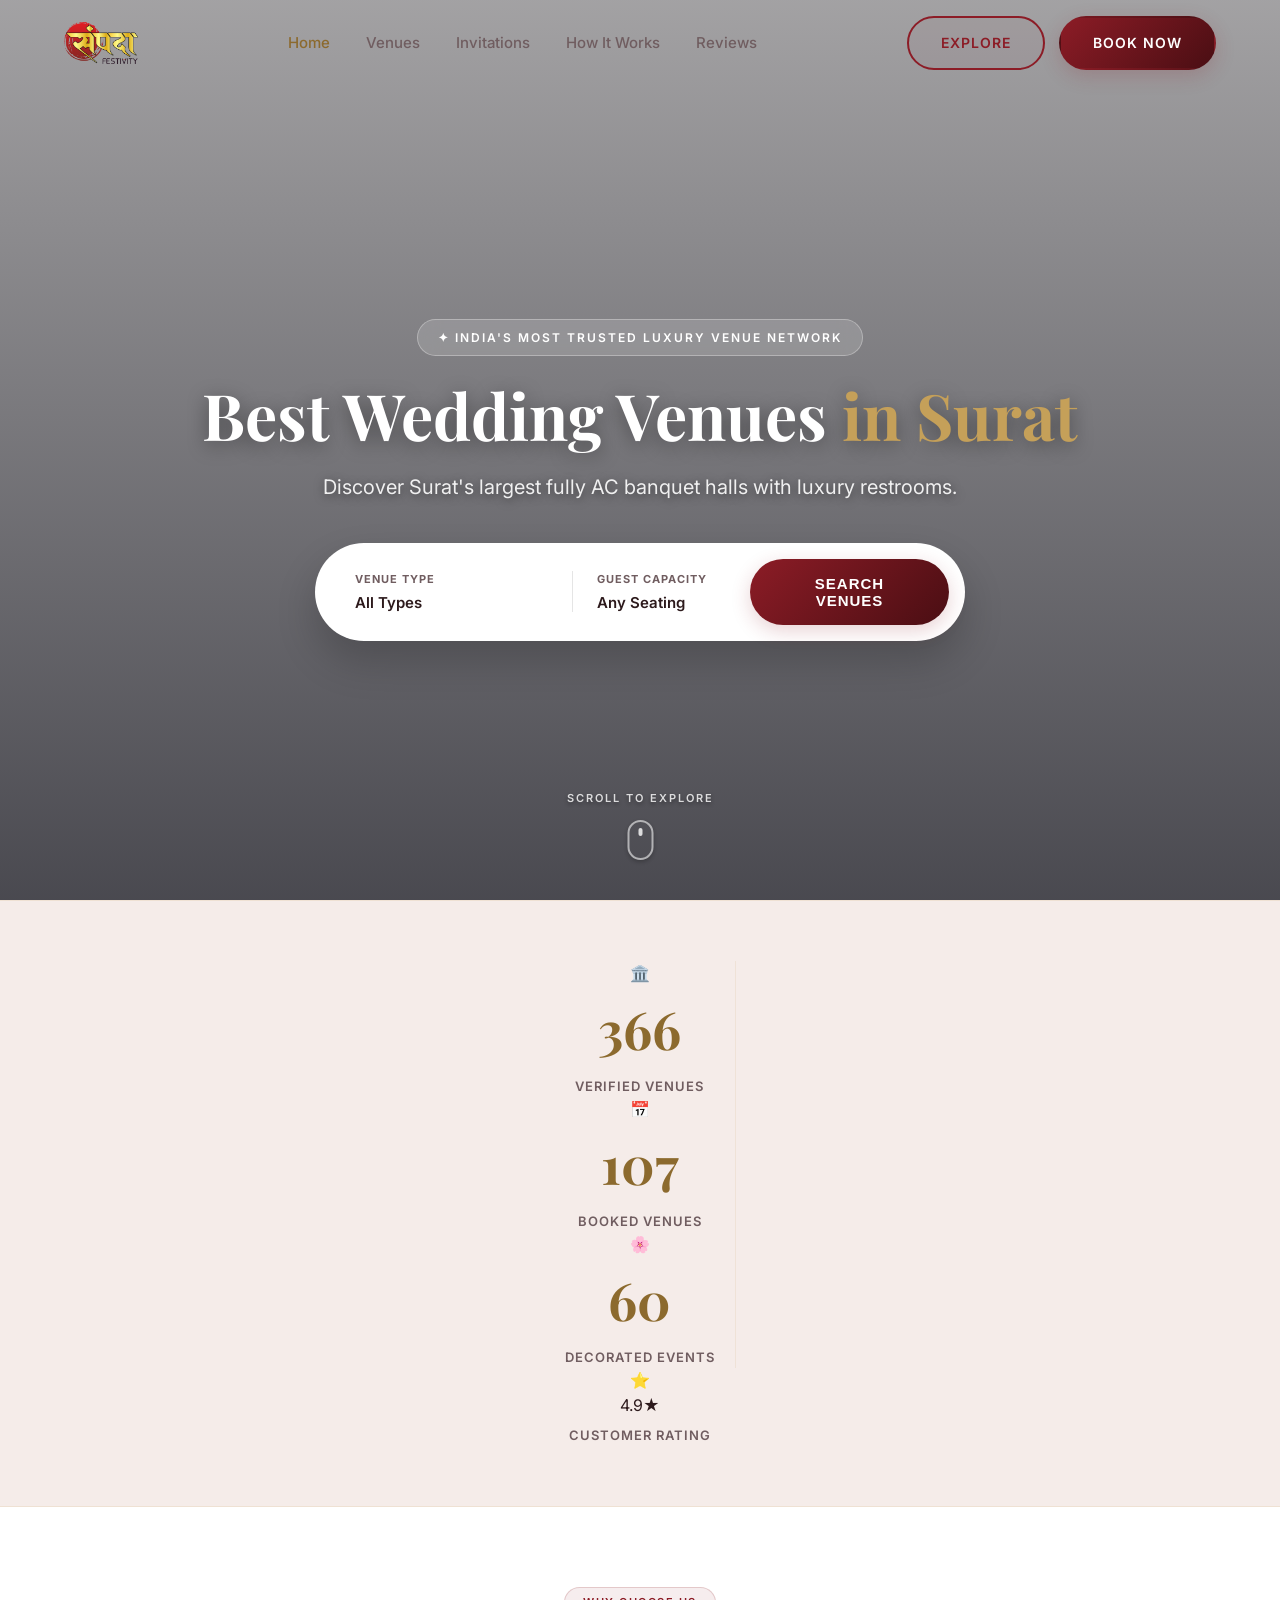
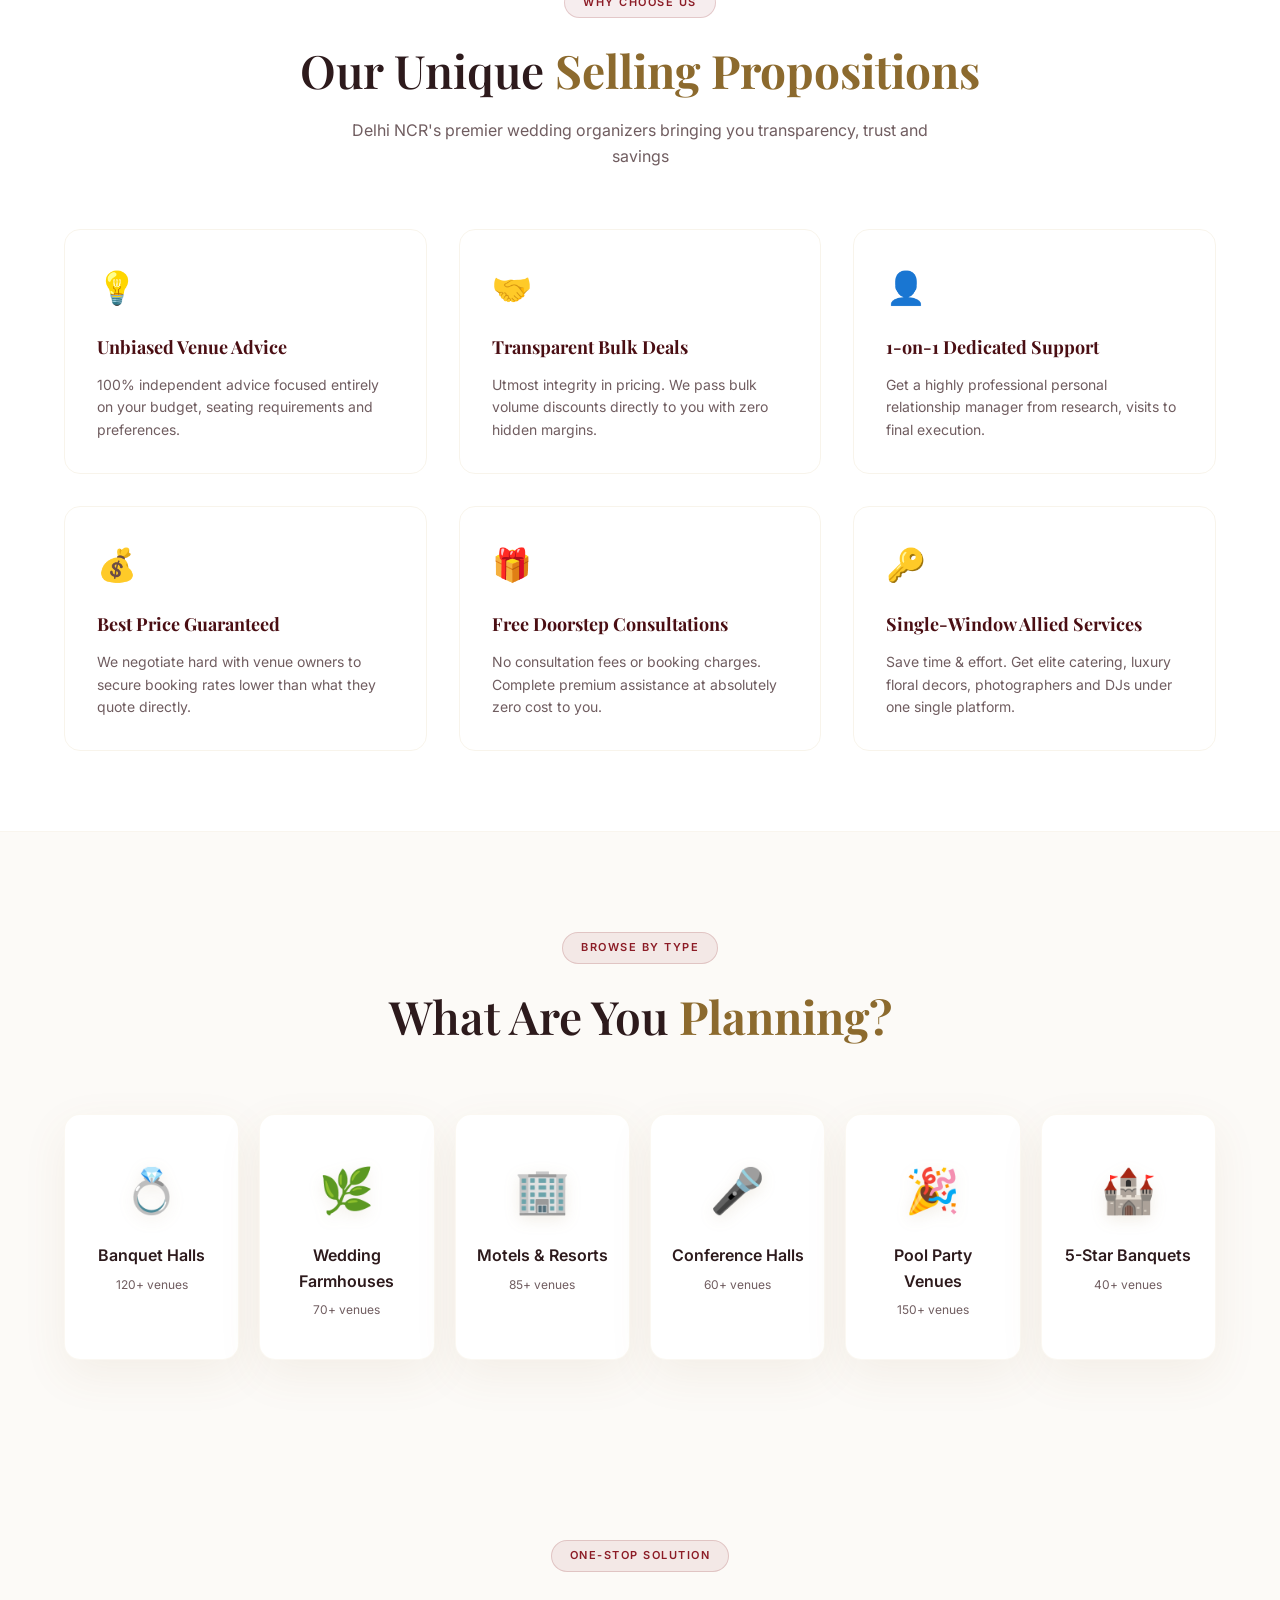
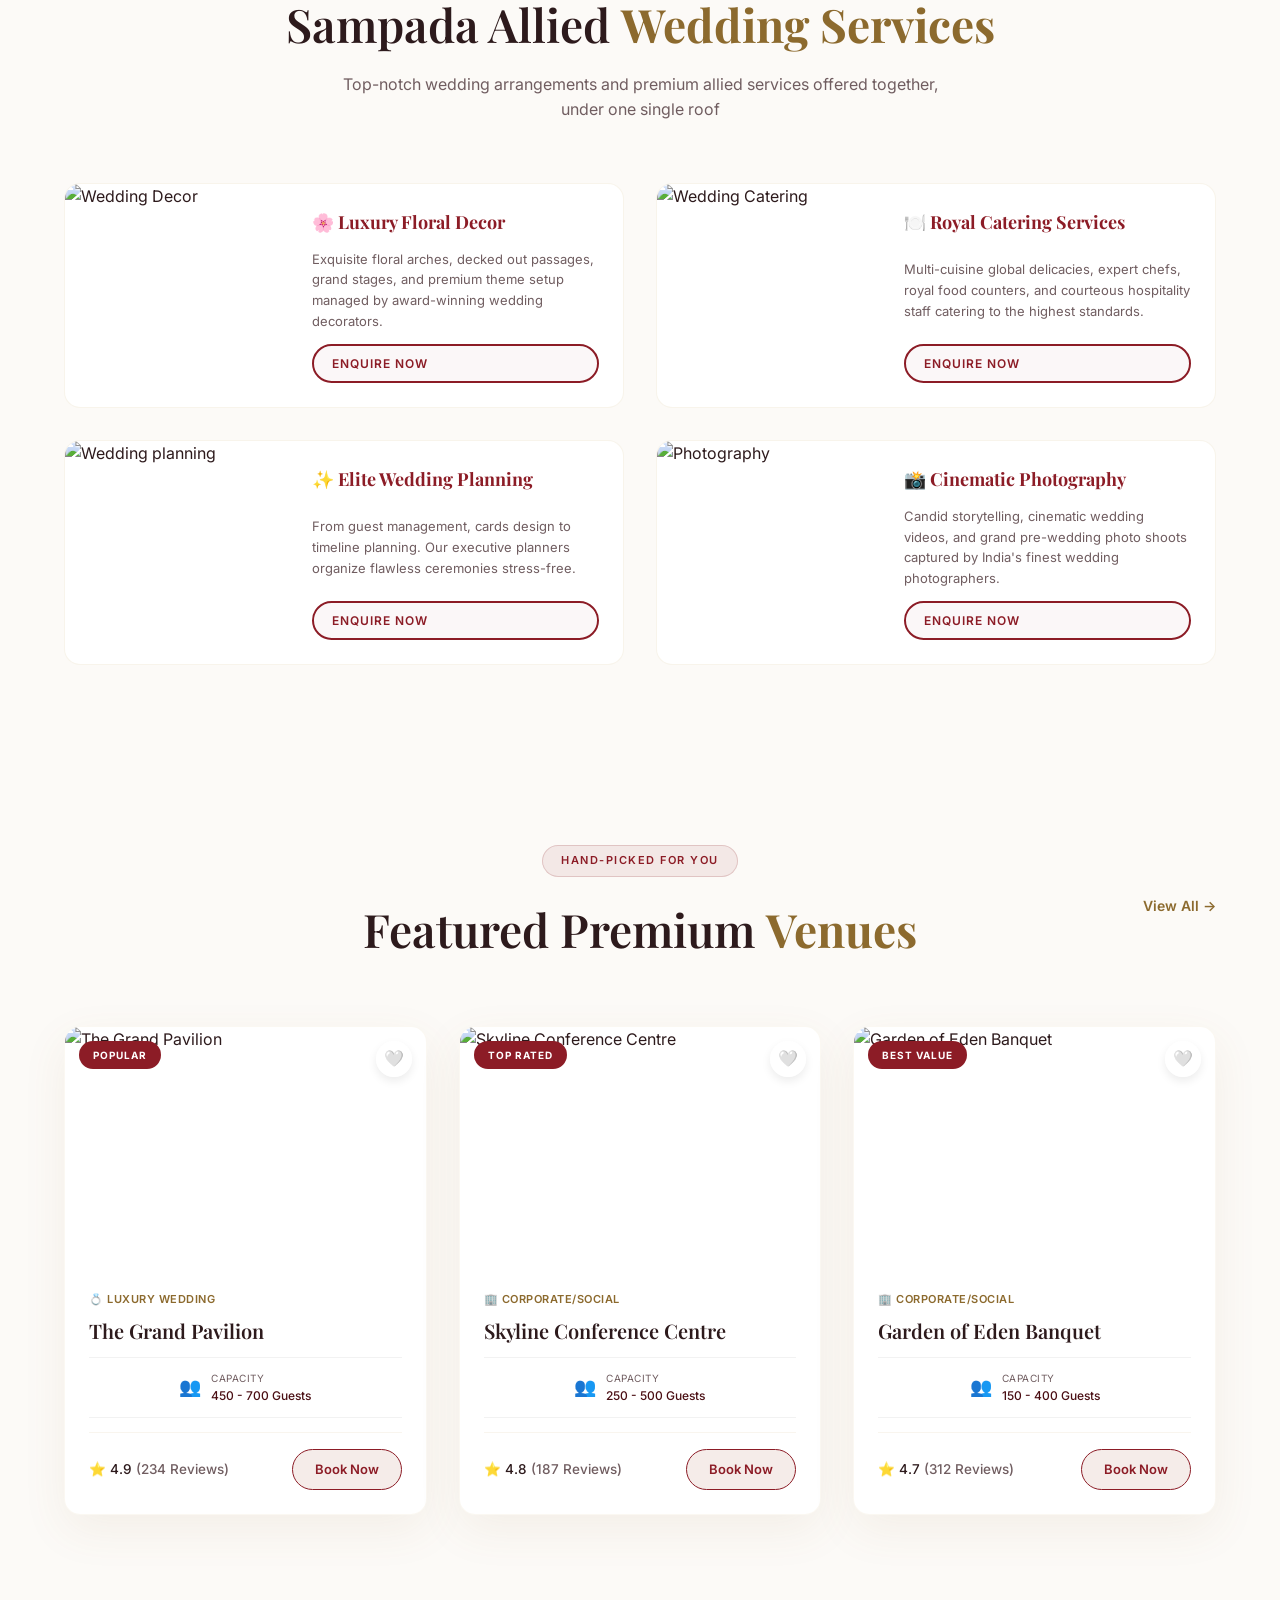
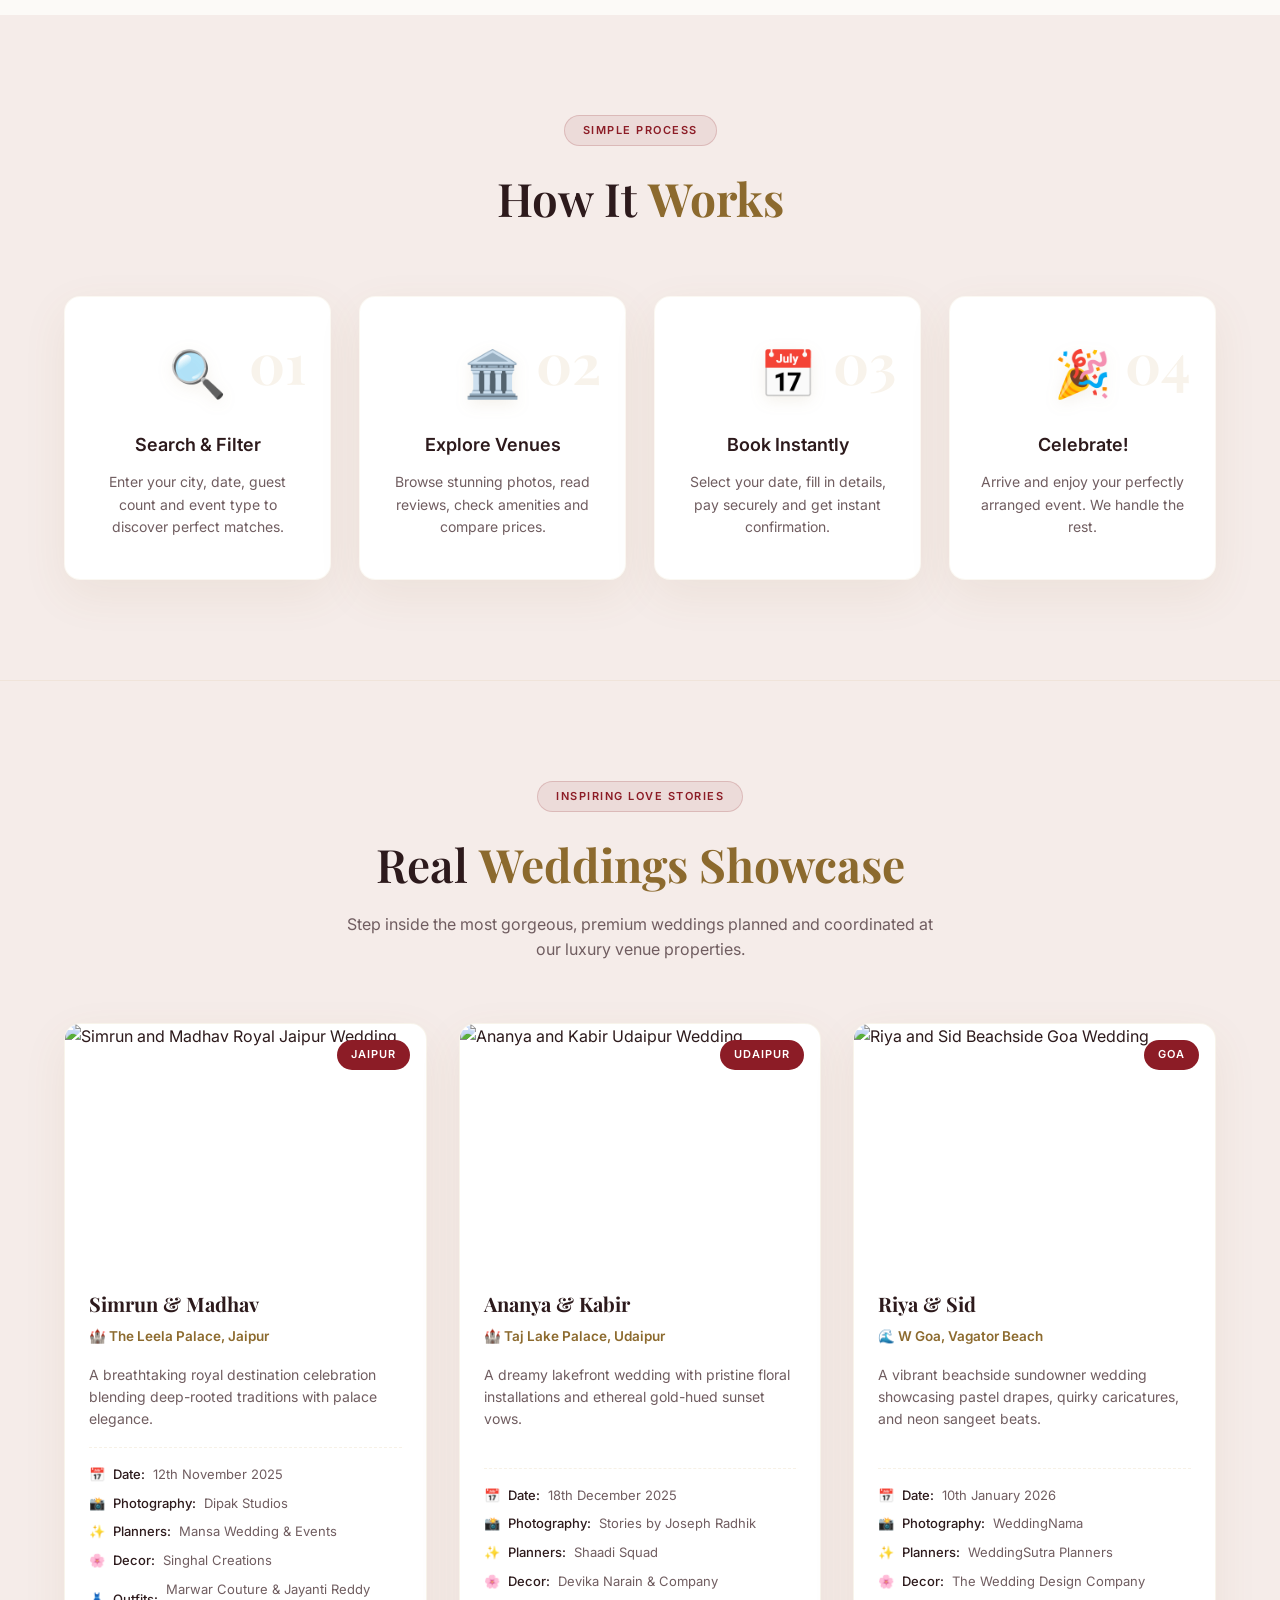
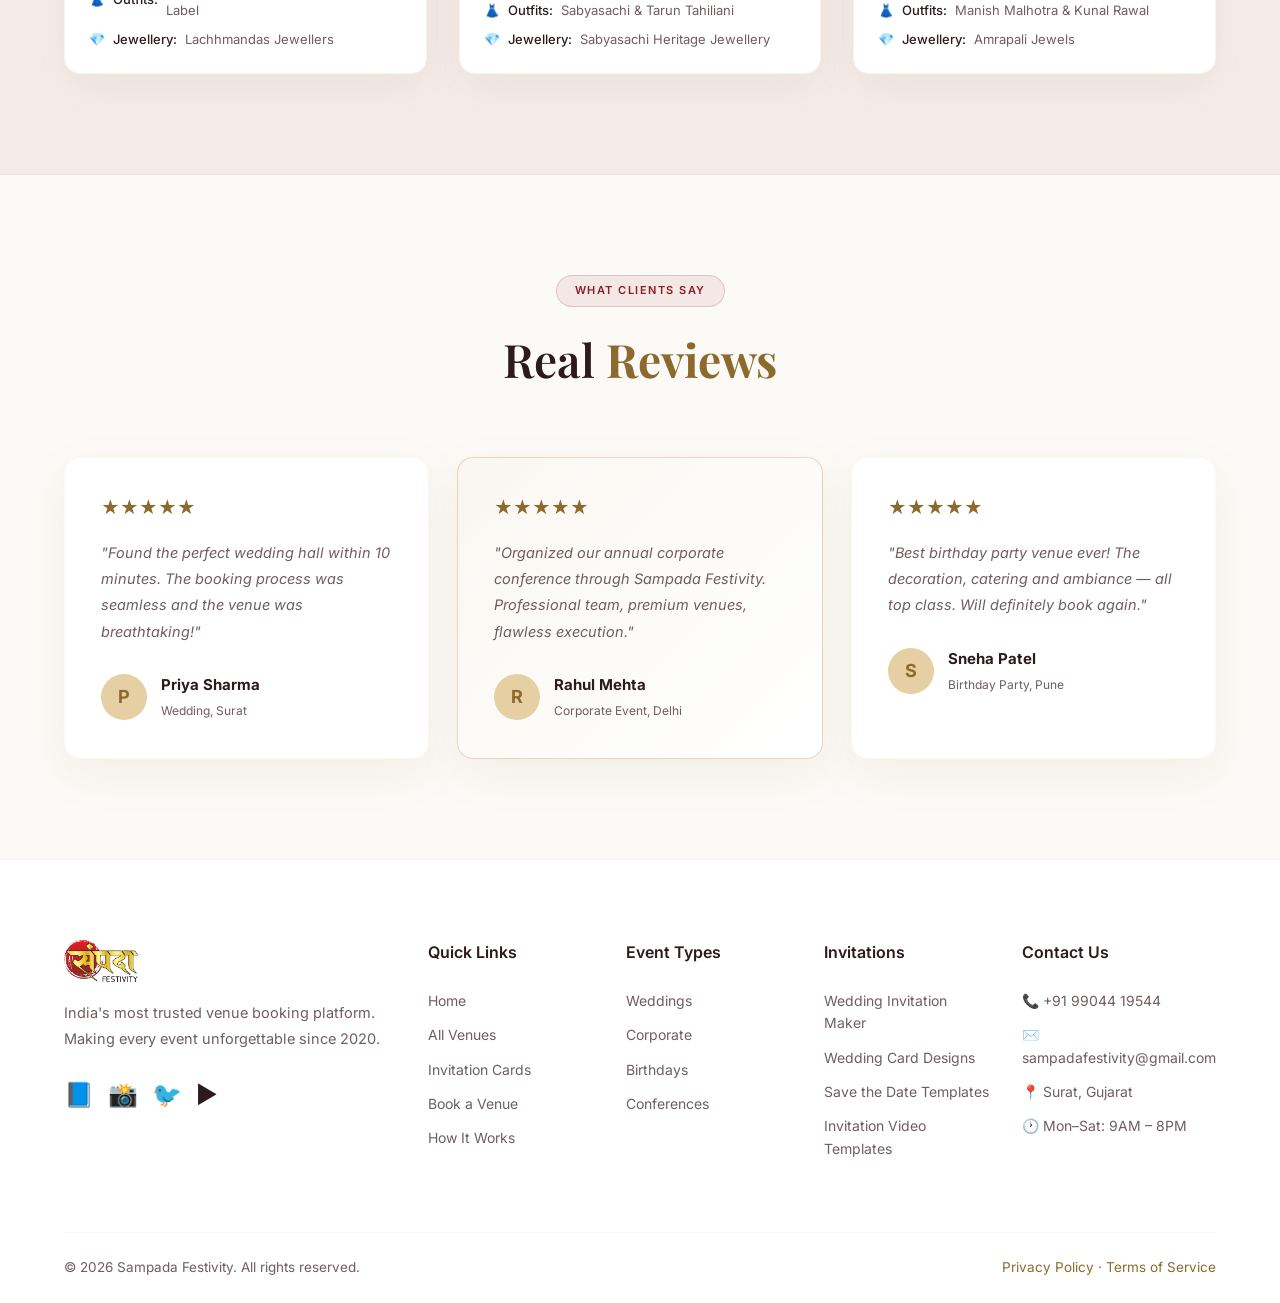
==== commit d007bc27: "feat: add Invitations column with 4 custom links to footer" ====
--- a/index.html
+++ b/index.html
@@ -439,6 +439,15 @@
         </ul>
       </div>
       <div class="footer-col">
+        <h4>Invitations</h4>
+        <ul>
+          <li><a href="invitations.html?tab=customize">Wedding Invitation Maker</a></li>
+          <li><a href="invitations.html">Wedding Card Designs</a></li>
+          <li><a href="invitations.html?tab=explore">Save the Date Templates</a></li>
+          <li><a href="invitations.html">Invitation Video Templates</a></li>
+        </ul>
+      </div>
+      <div class="footer-col">
         <h4>Contact Us</h4>
         <ul>
           <li>📞 +91 99044 19544</li>
--- a/css/style.css
+++ b/css/style.css
@@ -794,8 +794,8 @@
 
 .footer-grid {
   display: grid;
-  grid-template-columns: 2fr 1fr 1fr 1fr;
-  gap: 48px;
+  grid-template-columns: 2fr 1fr 1fr 1fr 1fr;
+  gap: 32px;
   margin-bottom: 60px;
 }
 
